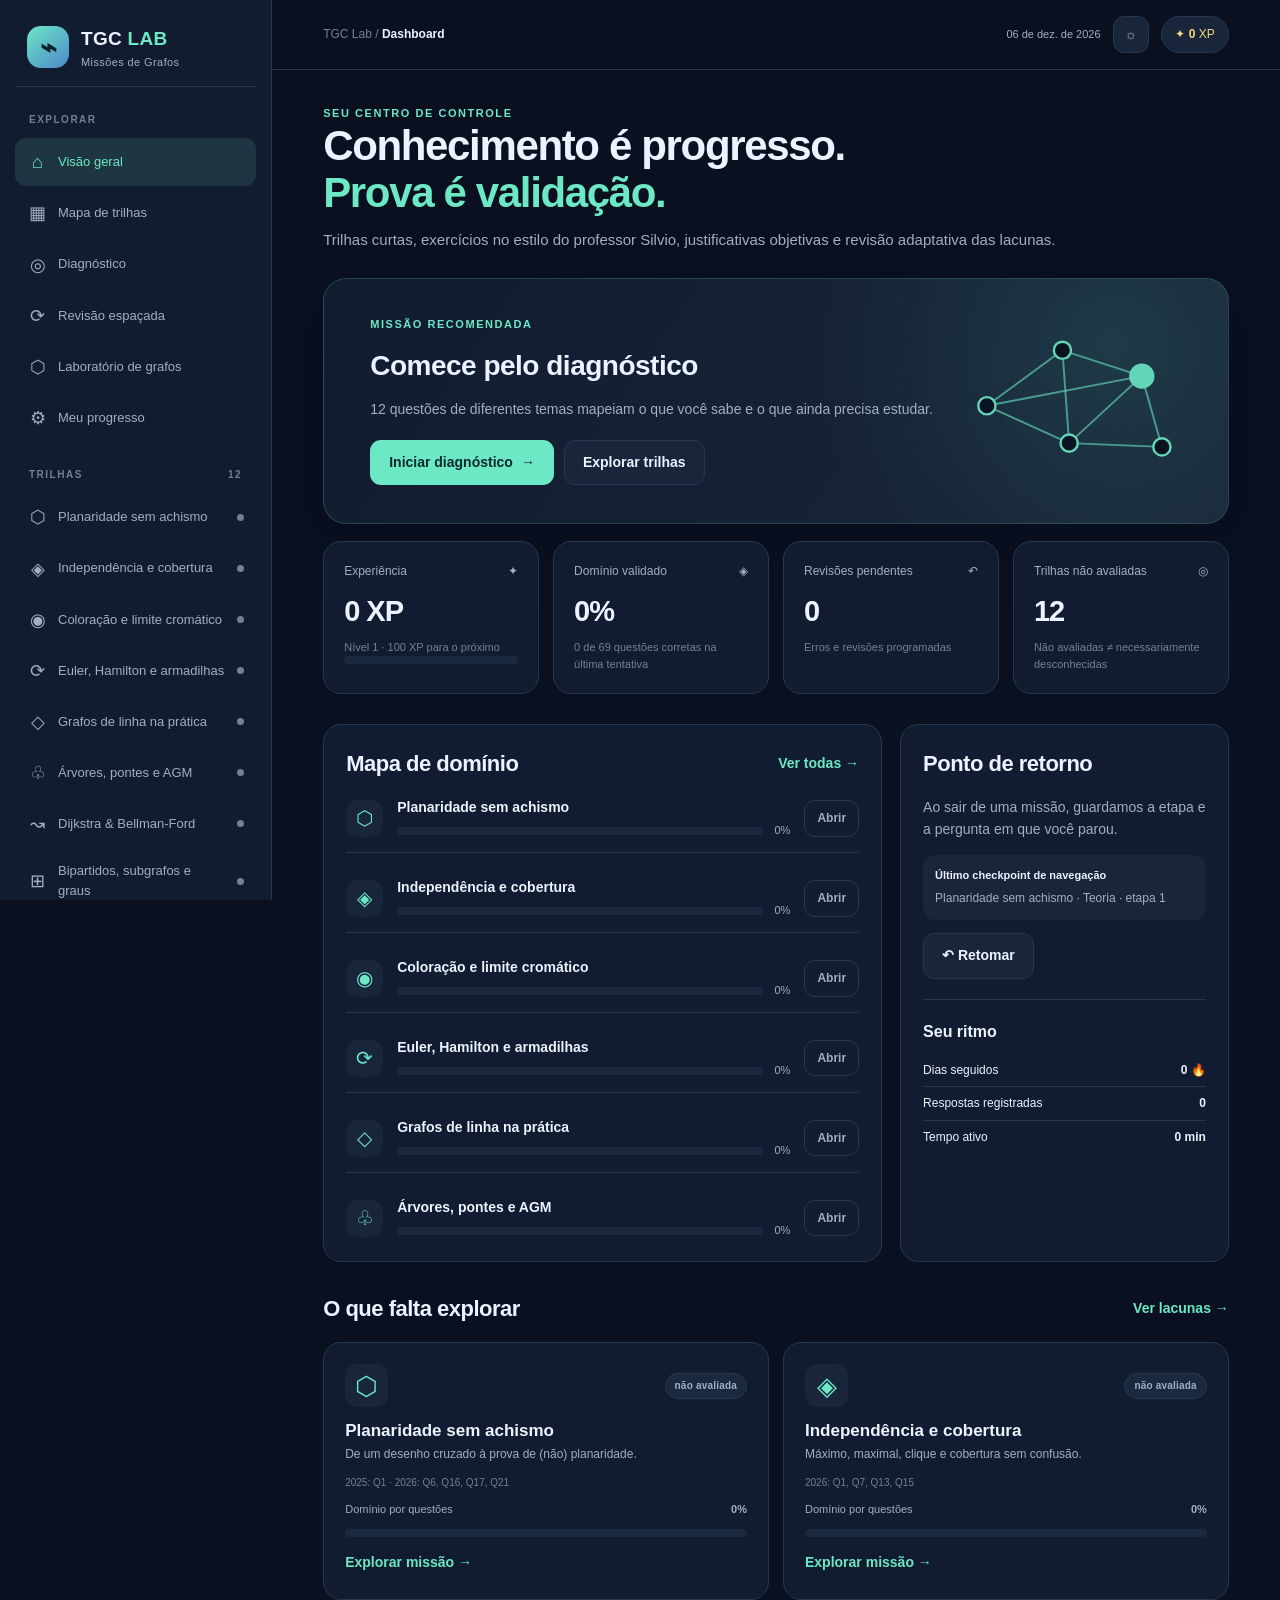
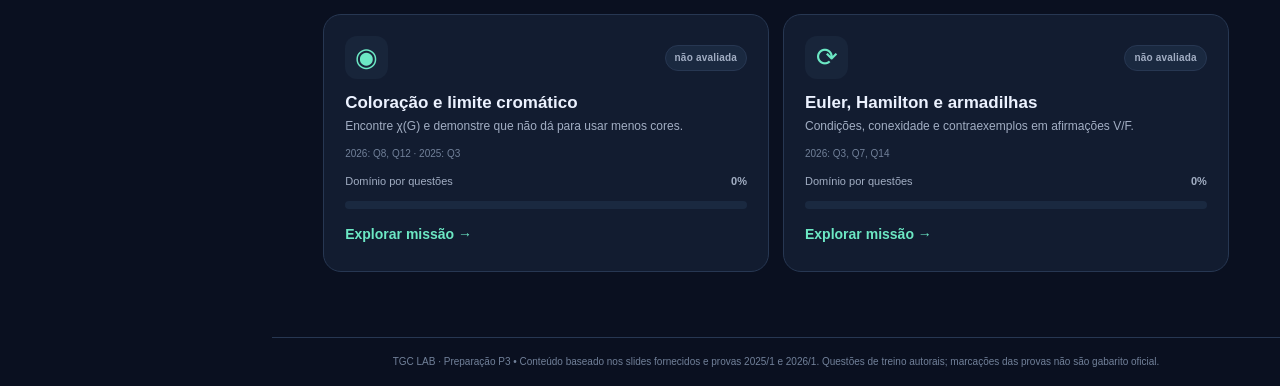
==== TGC-Lab-abrir.html @ b33671f1 "feat: add TGC Lab TGC-Lab-abrir.html" ====
<!DOCTYPE html>
<html lang="pt-BR">
<head>
  <meta charset="UTF-8">
  <meta name="viewport" content="width=device-width,initial-scale=1.0">
  <meta name="color-scheme" content="dark light">
  <meta name="description" content="TGC Lab: plataforma offline de estudos de Teoria dos Grafos, com diagnóstico, trilhas, questões e revisão espaçada.">
  <title>TGC Lab · Missões de Grafos</title>
  <style>
:root{--bg:#0a1020;--panel:#121c30;--panel2:#18253a;--panel3:#1a2940;--border:#273752;--text:#ecf2ff;--muted:#a2aec3;--subtle:#718099;--accent:#6ce8c4;--blue:#82adff;--orange:#ffb67b;--red:#ff7d91;--yellow:#f6d779;--shadow:0 18px 60px #03081645;--radius:18px;--side:272px;--line:#263650}
body.light{--bg:#f4f7fc;--panel:#fff;--panel2:#f0f5fb;--panel3:#eaf0f8;--border:#dbe3ed;--text:#16263d;--muted:#55657b;--subtle:#71809b;--accent:#0a9674;--blue:#3763b8;--orange:#aa551b;--red:#c84259;--yellow:#a3700c;--shadow:0 12px 38px #18294213;--line:#dde6f0}
*{box-sizing:border-box}html{scroll-behavior:smooth}body{margin:0;background:var(--bg);color:var(--text);font-family:Inter,-apple-system,BlinkMacSystemFont,"Segoe UI",sans-serif;font-size:14px;line-height:1.56}button,input,select,textarea{font:inherit}button{cursor:pointer}button:focus-visible,a:focus-visible{outline:3px solid var(--accent);outline-offset:2px}a{color:var(--blue)}.app-shell{display:flex;min-height:100vh}.sidebar{width:var(--side);flex:0 0 var(--side);height:100vh;position:sticky;top:0;overflow-y:auto;background:var(--panel);border-right:1px solid var(--border);padding:24px 15px;display:flex;flex-direction:column;gap:25px;scrollbar-width:thin}.brand{display:flex;gap:12px;align-items:center;padding:0 12px 15px;border-bottom:1px solid var(--border);cursor:pointer}.brand-mark{background:linear-gradient(140deg,var(--accent),#4d87ca);color:#07232b;width:42px;height:42px;display:grid;place-items:center;border-radius:14px;font-size:28px;font-weight:900}.brand strong{font-size:19px;letter-spacing:.3px}.brand strong span{color:var(--accent)}.brand small{display:block;color:var(--muted);font-size:11px;letter-spacing:.4px}.sidebar-section{display:grid;gap:11px}.sidebar-label{font-size:10px;letter-spacing:1.5px;color:var(--subtle);font-weight:800;padding:0 14px}.sidebar-label span{float:right}.nav-main,.nav-topics{display:grid;gap:3px}.nav-link{display:flex;align-items:center;gap:10px;width:100%;text-align:left;background:none;border:0;color:var(--muted);padding:10px 12px;border-radius:11px;transition:.15s}.nav-link:hover{background:var(--panel2);color:var(--text)}.nav-link.active{background:color-mix(in srgb,var(--accent) 12%,transparent);color:var(--accent)}.nav-ico{width:21px;text-align:center;font-size:18px}.nav-label{font-size:13px;flex:1}.nav-bullet{width:7px;height:7px;border-radius:50%;background:var(--subtle)}.nav-bullet.done{background:var(--accent)}.nav-bullet.started{background:var(--orange)}.sidebar-bottom{margin-top:auto;padding:15px 13px;border:1px solid var(--border);border-radius:13px;background:var(--panel2)}.aside-stat{display:flex;justify-content:space-between;color:var(--muted);font-size:12px}.aside-stat strong{color:var(--accent)}.sidebar-bottom p{font-size:10px;color:var(--subtle);line-height:1.55;margin:10px 0 0}.thin-progress{height:6px;background:var(--border);border-radius:8px;margin-top:10px;overflow:hidden}.thin-progress span{height:100%;display:block;width:0;background:var(--accent);border-radius:8px;transition:width .3s}.workspace{flex:1;min-width:0;display:flex;flex-direction:column}.topbar{height:70px;border-bottom:1px solid var(--border);display:flex;align-items:center;justify-content:space-between;padding:0 clamp(20px,4vw,52px);background:var(--bg);position:sticky;top:0;z-index:10}.crumb{color:var(--subtle);font-size:12px}.crumb strong{color:var(--text)}.top-actions{display:flex;align-items:center;gap:12px}.date-chip{font-size:11px;color:var(--muted)}.xp-chip{font-size:12px;white-space:nowrap;padding:8px 13px;border-radius:999px;background:var(--panel2);border:1px solid var(--border);color:var(--yellow)}.icon-btn,.small-btn{background:var(--panel2);color:var(--muted);border:1px solid var(--border);padding:7px 11px;border-radius:11px}.mobile-menu{display:none}main{width:100%;max-width:1440px;margin:0 auto;padding:35px clamp(20px,4vw,52px) 65px;flex:1}.footer{padding:16px 35px;border-top:1px solid var(--border);font-size:10px;color:var(--subtle);text-align:center}.eyebrow{font-size:11px;letter-spacing:1.55px;text-transform:uppercase;font-weight:800;color:var(--accent)}h1,h2,h3,h4,p{margin-top:0}h1{font-size:clamp(28px,4vw,42px);letter-spacing:-1.35px;line-height:1.12;margin-bottom:12px}h2{font-size:22px;letter-spacing:-.5px;margin:0 0 10px}h3{font-size:16px;margin:0 0 9px}h4{font-size:14px;margin:0 0 7px}p{color:var(--muted)}.lead{font-size:15px;max-width:760px}.muted{color:var(--muted)}.subtle{color:var(--subtle)}.small{font-size:12px}.tiny{font-size:11px}.page-head{margin:0 0 26px}.page-head .lead{margin:8px 0 0}.hero{border:1px solid #3d766a70;background:radial-gradient(circle at 87% 27%,#4bbd9e26 0,transparent 37%),linear-gradient(125deg,var(--panel),var(--panel2));border-radius:23px;padding:32px clamp(24px,4vw,46px);display:grid;grid-template-columns:minmax(0,1fr) auto;gap:24px;align-items:center;overflow:hidden;box-shadow:var(--shadow)}.hero h1{max-width:700px}.hero p{max-width:570px}.hero-art{width:220px;height:180px;display:grid;place-items:center;opacity:.9}.hero-art svg{width:100%;height:100%;overflow:visible}.hero-art line{stroke:var(--accent);stroke-width:2;opacity:.65}.hero-art circle{fill:var(--bg);stroke:var(--accent);stroke-width:2.5}.hero-art .core{fill:var(--accent)}.btn-row{display:flex;gap:10px;flex-wrap:wrap;margin-top:19px}.btn{display:inline-flex;align-items:center;justify-content:center;gap:8px;background:var(--accent);color:#092b2d;border:1px solid transparent;padding:11px 18px;border-radius:11px;font-weight:750;text-decoration:none;transition:transform .12s,opacity .15s}.btn:hover{transform:translateY(-1px)}.btn:disabled{opacity:.4;cursor:not-allowed;transform:none}.btn.secondary{background:var(--panel2);color:var(--text);border-color:var(--border)}.btn.ghost{background:transparent;color:var(--muted);border-color:var(--border)}.btn.danger{background:color-mix(in srgb,var(--red) 10%,var(--panel));color:var(--red);border-color:color-mix(in srgb,var(--red) 35%,var(--border))}.btn.sm{font-size:12px;padding:8px 12px}.layout-row{display:flex;gap:20px;align-items:start}.layout-row>.grow{flex:1;min-width:0}.section-head{display:flex;justify-content:space-between;align-items:center;gap:12px;margin-bottom:16px}.section-head h2{margin:0}.section{margin-top:30px}.stats-grid{display:grid;grid-template-columns:repeat(4,minmax(0,1fr));gap:14px;margin-top:17px}.stat,.panel,.mission,.lesson-card,.assessment{background:var(--panel);border:1px solid var(--border);border-radius:var(--radius)}.stat{padding:20px;min-height:124px}.stat .label{font-size:12px;color:var(--muted);display:flex;justify-content:space-between}.stat .big{font-size:29px;font-weight:850;letter-spacing:-1px;margin:9px 0 4px}.stat .help{font-size:11px;color:var(--subtle)}.panel{padding:22px}.panel.tinted{background:var(--panel2)}.tag{font-size:10px;font-weight:750;letter-spacing:.2px;display:inline-flex;padding:4px 9px;border-radius:999px;color:var(--muted);background:var(--panel3);border:1px solid var(--border)}.tag.green{color:var(--accent);border-color:color-mix(in srgb,var(--accent) 35%,var(--border));background:color-mix(in srgb,var(--accent) 8%,var(--panel))}.tag.orange{color:var(--orange);border-color:color-mix(in srgb,var(--orange) 25%,var(--border))}.tag.red{color:var(--red)}.tag.blue{color:var(--blue)}.mission-grid{display:grid;grid-template-columns:repeat(2,minmax(0,1fr));gap:14px}.mission{padding:21px;display:flex;flex-direction:column;gap:11px;transition:border-color .2s}.mission:hover{border-color:var(--accent)}.mission-top{display:flex;justify-content:space-between;align-items:center;gap:10px}.mission-icon{font-size:26px;color:var(--accent);width:43px;height:43px;display:grid;place-items:center;background:var(--panel2);border-radius:12px}.mission h3{font-size:17px;margin:0}.mission p{font-size:12px;margin:0}.mission .meta{font-size:10px;color:var(--subtle)}.progress-row{display:flex;justify-content:space-between;align-items:center;font-size:11px;color:var(--muted)}.progress{width:100%;height:8px;border-radius:999px;background:var(--panel3);overflow:hidden}.progress>span{display:block;height:100%;background:linear-gradient(90deg,var(--blue),var(--accent));border-radius:999px;transition:width .3s}.mission-actions{margin-top:auto;display:flex;justify-content:flex-start}.text-link{border:none;background:none;color:var(--accent);font-weight:700;padding:4px 0}.text-link:hover{text-decoration:underline}.filterbar{display:flex;gap:7px;flex-wrap:wrap;margin-bottom:16px}.filter{padding:8px 12px;border:1px solid var(--border);border-radius:10px;color:var(--muted);background:var(--panel);font-size:12px}.filter.active{color:var(--accent);background:var(--panel2);border-color:var(--accent)}.two-col{display:grid;grid-template-columns:minmax(0,1.7fr) minmax(240px,1fr);gap:18px}.data-list{display:grid;gap:11px}.data-row{display:flex;align-items:center;gap:14px;padding:13px 0;border-bottom:1px solid var(--border)}.data-row:last-child{border-bottom:0;padding-bottom:0}.data-row:first-child{padding-top:0}.data-row .main-data{flex:1;min-width:0}.data-row h4{margin:0 0 3px}.data-row p{margin:0;font-size:11px}.data-row .count{font-size:11px;color:var(--muted);white-space:nowrap}.metric{display:flex;align-items:baseline;gap:9px}.metric strong{font-size:34px}.mission-title-row{display:flex;align-items:start;gap:15px}.mission-title-row .mission-icon{width:53px;height:53px;font-size:29px;flex:0 0 53px}.learning-layout{display:grid;grid-template-columns:minmax(0,1fr) 265px;gap:18px;align-items:start}.lesson-card{padding:28px}.step-nav{display:flex;gap:6px;margin:18px 0 24px}.step-dot{width:100%;height:7px;background:var(--panel3);border:0;border-radius:8px}.step-dot.complete{background:var(--accent)}.step-dot.current{background:var(--blue)}.lesson-number{font-size:11px;font-weight:800;color:var(--accent);letter-spacing:1.6px;text-transform:uppercase}.lesson-card h2{font-size:27px;margin:12px 0 16px}.lesson-card p{font-size:16px;line-height:1.85;color:var(--text)}.tip{padding:16px;border-left:3px solid var(--accent);background:var(--panel2);border-radius:0 12px 12px 0;color:var(--muted);font-size:13px}.tip.warn{border-color:var(--orange)}.number-list{padding:0;margin:0;list-style:none;counter-reset:steps;display:grid;gap:10px}.number-list li{counter-increment:steps;display:flex;align-items:flex-start;gap:12px;color:var(--muted)}.number-list li:before{content:counter(steps);background:var(--panel3);color:var(--accent);width:25px;height:25px;flex:0 0 25px;display:grid;place-items:center;border-radius:8px;font-weight:800;font-size:11px}.side-panel{position:sticky;top:91px}.side-panel p{font-size:12px}.side-panel .btn{width:100%}.reference{padding:12px;background:var(--panel2);border-radius:12px;margin:13px 0;font-size:12px;color:var(--muted);overflow-wrap:anywhere}.reference strong{display:block;color:var(--text);font-size:11px;margin-bottom:5px}.quiz-shell{max-width:960px;margin:auto}.quiz-header{display:flex;justify-content:space-between;gap:15px;align-items:center;margin-bottom:20px}.question{background:var(--panel);border:1px solid var(--border);border-radius:21px;padding:28px}.question h2{font-size:25px;line-height:1.4;margin:12px 0 23px}.option-list{display:grid;gap:9px}.answer-option{display:flex;align-items:center;gap:14px;background:var(--panel2);border:1px solid var(--border);border-radius:12px;width:100%;padding:14px 15px;text-align:left;color:var(--text)}.answer-option .letter{flex:0 0 30px;width:30px;height:30px;display:grid;place-items:center;border-radius:8px;background:var(--panel3);color:var(--muted);font-weight:800}.answer-option:hover{border-color:var(--blue)}.answer-option.selected{border-color:var(--blue);background:color-mix(in srgb,var(--blue) 10%,var(--panel2))}.answer-option.correct{border-color:var(--accent);background:color-mix(in srgb,var(--accent) 9%,var(--panel2))}.answer-option.wrong{border-color:var(--red);background:color-mix(in srgb,var(--red) 9%,var(--panel2))}.answer-option:disabled{cursor:default}.feedback{border:1px solid var(--border);border-radius:13px;padding:17px 20px;margin-top:18px;background:var(--panel2)}.feedback.correct{border-color:color-mix(in srgb,var(--accent) 50%,var(--border))}.feedback.wrong{border-color:color-mix(in srgb,var(--red) 50%,var(--border))}.feedback .verdict{font-weight:850;font-size:15px}.feedback.correct .verdict{color:var(--accent)}.feedback.wrong .verdict{color:var(--red)}.feedback p{margin:7px 0 0;font-size:13px;color:var(--text)}.feedback small{color:var(--muted)}.quiz-controls{display:flex;justify-content:space-between;align-items:center;gap:10px;margin-top:18px;flex-wrap:wrap}.hint-btn{background:transparent;border:0;padding:7px 0;color:var(--blue);font-size:12px}.hint-box{margin-top:10px;border-radius:12px;border:1px solid var(--border);background:var(--panel3);padding:12px;color:var(--muted);font-size:12px}.reason{margin-top:15px}.reason label{display:block;color:var(--muted);font-size:11px;margin-bottom:6px}.reason textarea{width:100%;min-height:70px;resize:vertical;border:1px solid var(--border);background:var(--panel2);color:var(--text);border-radius:10px;padding:10px 12px}.review-top{display:flex;align-items:center;gap:15px;flex-wrap:wrap}.result{text-align:center;padding:40px 28px}.result .medal{font-size:56px}.result h2{font-size:29px}.result p{max-width:600px;margin:0 auto 16px}.review-list{display:grid;gap:11px}.review-item{display:flex;align-items:center;gap:14px;padding:17px;border:1px solid var(--border);border-radius:12px;background:var(--panel)}.review-item .grow{flex:1}.review-item h4{margin:0}.review-item p{margin:3px 0 0;font-size:11px}.lab-layout{display:grid;grid-template-columns: minmax(0,1.4fr) minmax(280px,.8fr);gap:18px}.graph-stage{position:relative;border:1px solid var(--border);border-radius:15px;background:radial-gradient(circle,var(--border) 1px,transparent 1px) 0 0/21px 21px, var(--panel2);min-height:345px;display:grid;place-items:center;padding:14px}.graph-stage svg{width:100%;max-width:570px;height:335px;overflow:visible}.graph-stage .edge{stroke:var(--muted);stroke-width:2.5;opacity:.76}.graph-stage .edge.bad{stroke:var(--red);stroke-width:5;opacity:1}.graph-stage .node{stroke:var(--text);stroke-width:2;cursor:pointer;transition:fill .12s}.graph-stage .node-label{fill:#0b1630;font-size:13px;font-weight:800;pointer-events:none;text-anchor:middle;dominant-baseline:central}.node.blank{fill:#d7e2ec}.lab-legend{display:flex;gap:10px;flex-wrap:wrap;margin:15px 0}.swatch{border:2px solid var(--border);width:34px;height:34px;border-radius:11px;cursor:pointer}.swatch.active{outline:2px solid var(--accent);outline-offset:3px}.lab-message{padding:13px;border-radius:12px;background:var(--panel2);font-size:13px;color:var(--text)}.lab-message.bad{border:1px solid var(--red)}.lab-message.good{border:1px solid var(--accent)}.lab-selector{display:flex;gap:7px;flex-wrap:wrap;margin:16px 0}.save-list{display:grid;grid-template-columns:repeat(2,minmax(0,1fr));gap:12px}.save-card{background:var(--panel2);border:1px solid var(--border);border-radius:13px;padding:18px}.save-card h3{margin-bottom:5px}.save-card p{font-size:12px}.notice{font-size:12px;color:var(--muted);padding:13px 16px;background:var(--panel2);border:1px solid var(--border);border-radius:12px;margin:15px 0}.empty{text-align:center;padding:33px;color:var(--muted)}.empty .emoji{font-size:42px;display:block;margin-bottom:10px}.toast{position:fixed;bottom:23px;right:26px;z-index:60;background:var(--text);color:var(--bg);padding:12px 18px;border-radius:12px;font-size:12px;font-weight:800;box-shadow:var(--shadow);opacity:0;transform:translateY(15px);pointer-events:none;transition:.22s}.toast.show{opacity:1;transform:translateY(0)}.badge-row{display:flex;gap:7px;flex-wrap:wrap}.badge-tile{padding:15px;border:1px solid var(--border);border-radius:13px;background:var(--panel2);display:flex;gap:11px;align-items:center;opacity:.5}.badge-tile.earned{opacity:1}.badge-tile .bi{font-size:26px}.badge-tile strong{display:block}.badge-tile small{font-size:10px;color:var(--muted)}.checkpoint-banner{border:1px dashed var(--accent);background:color-mix(in srgb,var(--accent) 7%,var(--panel));border-radius:14px;padding:18px;margin-bottom:20px}.checkpoint-banner strong{color:var(--accent)}.confetti{font-size:25px;color:var(--yellow)}.key-value{display:flex;justify-content:space-between;align-items:center;padding:7px 0;border-bottom:1px solid var(--border);font-size:12px}.key-value:last-child{border-bottom:0}.graph-preview{background:var(--panel2);border:1px solid var(--border);padding:15px;border-radius:14px}.quote{border-left:3px solid var(--orange);padding-left:13px;color:var(--muted);font-size:12px}.topic-head{display:flex;align-items:center;justify-content:space-between;gap:12px;margin:16px 0 10px}@media(max-width:1130px){.learning-layout{grid-template-columns:1fr}.side-panel{position:static}.stats-grid{grid-template-columns:repeat(2,1fr)}}@media(max-width:890px){:root{--side:245px}.hero-art{display:none}.mission-grid{grid-template-columns:1fr}.lab-layout,.two-col{grid-template-columns:1fr}}@media(max-width:700px){.sidebar{position:fixed;z-index:40;left:0;top:0;transform:translateX(-100%);transition:transform .2s;box-shadow:var(--shadow)}.sidebar.open{transform:translateX(0)}.mobile-menu{display:block}.topbar{padding:0 15px;height:60px}.top-actions{gap:6px}.date-chip{display:none}.crumb{font-size:11px}main{padding:25px 15px 50px}.hero{padding:25px 20px}.stats-grid{grid-template-columns:repeat(2,minmax(0,1fr));gap:10px}.stat{padding:14px;min-height:103px}.stat .big{font-size:23px}.mission{padding:16px}.lesson-card,.question{padding:19px}.question h2{font-size:20px}.quiz-header{align-items:start}.save-list{grid-template-columns:1fr}.footer{padding:16px}.hero h1{font-size:30px}}

  </style>


</head>
<body>
  <div class="app-shell">
    <aside class="sidebar" id="sidebar">
      <div class="brand" role="button" tabindex="0" data-go="dashboard">
        <div class="brand-mark">⌁</div>
        <div><strong>TGC<span> LAB</span></strong><small>Missões de Grafos</small></div>
      </div>
      <div class="sidebar-section"><div class="sidebar-label">EXPLORAR</div>
        <nav class="nav-main" id="nav-main" aria-label="Menu principal"></nav>
      </div>
      <div class="sidebar-section topics-section"><div class="sidebar-label">TRILHAS <span id="nav-count">12</span></div><nav class="nav-topics" id="nav-topics" aria-label="Trilhas"></nav></div>
      <div class="sidebar-bottom"><div class="aside-stat"><span>Seu progresso</span><strong id="aside-progress">0%</strong></div><div class="thin-progress"><span id="aside-progress-bar"></span></div><p>Seus dados ficam neste navegador. Exporte para fazer backup.</p></div>
    </aside>
    <div class="workspace">
      <header class="topbar">
        <button id="mobile-menu" class="icon-btn mobile-menu" aria-label="Abrir menu">☰</button>
        <div class="crumb" id="crumb">Visão geral / <strong>Dashboard</strong></div>
        <div class="top-actions"><span class="date-chip" id="today-label"></span><button class="small-btn" id="theme-btn" title="Alternar tema" aria-label="Alternar tema">☼</button><div class="xp-chip">✦ <strong id="top-xp">0</strong> XP</div></div>
      </header>
      <main id="app" tabindex="-1" aria-live="polite"></main>
      <footer class="footer">TGC LAB · Preparação P3 • Conteúdo baseado nos slides fornecidos e provas 2025/1 e 2026/1. Questões de treino autorais; marcações das provas não são gabarito oficial.</footer>
    </div>
  </div>
  <div id="toast" class="toast" role="status" aria-live="polite"></div>
  <input type="file" id="import-input" accept="application/json" hidden>
<script>window.TGC_SINGLE=true;</script>
<script>
/* TGC Lab - base pedagógica orientada pelos slides do Prof. Silvio Jamil F. Guimarães
   e pelas provas P3 2025/1 e P3 2026/1 enviadas nesta conversa.
   Itens são originais, não uma transcrição literal das avaliações. */
const Q=(stem,options,answer,why,hint='',difficulty=2)=>({stem,options,answer,why,hint,difficulty});
const TF=(stem,truth,why,hint='',difficulty=2)=>Q(stem,['Verdadeiro','Falso'],truth?0:1,why,hint,difficulty);
const MODULES=[
{
 id:'planar',name:'Planaridade sem achismo',icon:'⬡',tier:'Prioridade máxima',blurb:'De um desenho cruzado à prova de (não) planaridade.',source:'13-graphs-planarity.pdf',pages:'20–46, 48–57',exam:'2025: Q1 · 2026: Q6, Q16, Q17, Q21',tags:['Kuratowski','Wagner','Euler'],
 lessons:[
 ['O que significa planar?','G é planar quando existe ao menos uma representação no plano sem cruzamentos entre arestas, exceto nas extremidades comuns. Um desenho atual cruzado não é prova de não planaridade.','Teste mental: antes de concluir, tente deslocar os vértices e redesenhar as arestas.'],
 ['Euler + limites','Para grafo planar conexo: v − e + f = 2. Em grafo simples planar com v ≥ 3, e ≤ 3v − 6. Se também for bipartido, e ≤ 2v − 4. Exceder um limite prova não planaridade; respeitá-lo NÃO prova planaridade.','Verifique se o grafo é simples e, no limite bipartido, se não existem ciclos ímpares.'],
 ['Kuratowski e Wagner','Kuratowski: não planar ⇔ contém uma subdivisão de K₅ ou K₃,₃. Wagner: não planar ⇔ possui K₅ ou K₃,₃ como menor (pode apagar/contrair arestas). Subdividir introduz vértices de grau 2; contrair funde extremos.','Homeomorfismo e menor são operações diferentes. Não confunda com mero desenho isomorfo.'],
 ['Dual geométrico','Em um desenho planar, cada face vira vértice do dual e cada aresta original liga suas faces correspondentes no dual. O dual também é planar. Para grafos planares conexos, o dual do dual é isomorfo ao original.','Faces incluem a região exterior.']
 ],
 example:{title:'Por que K₃,₃ não é planar?',steps:['K₃,₃ é bipartido simples, com v=6 e e=9.','Se fosse planar, satisfaria e ≤ 2v−4 = 8.','Como 9 > 8, a hipótese de planaridade é impossível.']},
 trap:'Um grafo com 8 vértices e 12 arestas satisfaz e ≤ 3v−6, mas ainda pode ser não planar. A desigualdade não é um teste de suficiência.',
 questions:[
 TF('Um grafo simples desenhado com cruzamentos é necessariamente não planar.',false,'Planaridade considera a existência de ALGUM desenho sem cruzamentos; o desenho exibido pode ser ruim.','Tente separar a propriedade abstrata do modo de desenhar.',1),
 Q('Para um grafo planar, conexo e simples com 6 vértices e 9 arestas, quantas faces há?', ['3','4','5','6'],2,'Pela fórmula de Euler, f = 2−v+e = 2−6+9 = 5.','Isole f na igualdade de Euler.'),
 Q('Qual conclusão é válida para um grafo bipartido simples com 6 vértices e 9 arestas?', ['Ele é planar porque e ≤ 3v−6.','Ele é não planar porque e > 2v−4.','Ele é uma árvore.','Não existe como grafo bipartido.'],1,'Em grafo planar bipartido simples, 9 ≤ 2·6−4 = 8 seria necessário. Logo é não planar. O K₃,₃ é um exemplo.','Use o limite mais forte permitido pela hipótese bipartida.',3),
 Q('Qual operação é usada na definição de menor de um grafo?', ['Somente renomear vértices.','Somente dividir uma aresta em duas.','Contrair uma aresta.','Somente inverter a orientação.'],2,'Um menor é obtido por exclusões de vértices/arestas e contrações de arestas. Divisão de arestas é a ideia de subdivisão/homeomorfismo.','Compare Wagner com Kuratowski.',3),
 TF('O dual geométrico de uma representação planar é também planar.',true,'O grafo dual pode ser desenhado com um vértice por face e uma aresta cruzando cada aresta primal, sem cruzamentos indevidos entre arestas duais.','Pense no vértice de cada face.',2),
 Q('Qual é o menor grafo não planar em número de arestas, entre os grafos simples?', ['K₄, com 6 arestas','K₅, com 10 arestas','K₃,₃, com 9 arestas','K₂,₃, com 6 arestas'],2,'K₃,₃ tem 9 arestas e é não planar; os dois obstáculos mínimos de Kuratowski são K₅ (10) e K₃,₃ (9).','Compare as quantidades de arestas dos dois obstáculos.',3)
 ]
},
{
 id:'sets',name:'Independência e cobertura',icon:'◈',tier:'Prioridade máxima',blurb:'Máximo, maximal, clique e cobertura sem confusão.',source:'14-graphs-sets.pdf',pages:'3–6, 11–14',exam:'2026: Q1, Q7, Q13, Q15',tags:['Independente','Cobertura','Complemento'],
 lessons:[
 ['Conjunto independente','S ⊆ V é independente se não há arestas entre pares de vértices de S. α(G) é a maior cardinalidade possível de um conjunto independente.','Não confunda conjunto de vértices sem arestas internas com subgrafo vazio de todo o grafo.'],
 ['Maximal versus máximo','Maximal: não é possível acrescentar outro vértice mantendo a independência. Máximo: tem a maior cardinalidade entre todos. Todo máximo é maximal; a recíproca é falsa.','Escolher repetidamente um vértice de menor grau pode produzir um conjunto maximal, mas não garante o máximo.'],
 ['Cobertura de vértices','C ⊆ V é cobertura de vértices se TODA aresta possui pelo menos um extremo em C. A menor cardinalidade é τ(G). A relação fundamental é C cobertura ⇔ V\\C independente. Logo α(G)+τ(G)=|V|.','Uma cobertura de vértices não é um conjunto que alcança todos os vértices; essa é outra noção.'],
 ['Complemento e clique','S é independente em G se, e somente se, os vértices de S formam uma clique no complemento de G. A clique reúne pares mutuamente adjacentes.','Uma clique no próprio G não é, em geral, independente em G.']
 ],
 example:{title:'Caminho P₄: independência e cobertura',steps:['Considere a−b−c−d. O conjunto {a,c} é independente e tem tamanho 2.','O conjunto {b,c} cobre as três arestas e tem tamanho 2.','Neste exemplo, α(P₄)=2, τ(P₄)=2 e α+τ=4.']},
 trap:'Um conjunto independente de tamanho 2 pode ser maximal em certo grafo, mesmo que exista outro conjunto independente de tamanho 3.',
 questions:[
 TF('Todo conjunto independente maximal é também máximo.',false,'Maximal significa que não se pode acrescentar mais um vértice; máximo exige a maior cardinalidade global.','Analise a diferença entre maximalidade local e ótima global.',1),
 Q('No caminho a−b−c−d, qual é um conjunto independente de tamanho 2?', ['{a,b}','{b,c}','{a,c}','{c,d}'],2,'a e c não são adjacentes; as demais opções contêm dois vértices consecutivos do caminho.','Conferir cada aresta interna dos conjuntos.'),
 TF('Se C é uma cobertura de vértices de G=(V,E), então V\\C é independente.',true,'Se dois vértices fora da cobertura fossem adjacentes, sua aresta não teria extremo algum em C, contrariando a definição.','Experimente assumir uma aresta com ambos os extremos fora de C.'),
 Q('Se um grafo possui 10 vértices e cobertura mínima de tamanho 4, qual seu número de independência α(G)?', ['4','5','6','10'],2,'A identidade α(G)+τ(G)=|V| fornece α=10−4=6.','Use a relação entre conjuntos complementares de vértices.'),
 Q('Qual afirmação sobre o algoritmo guloso que escolhe vértices de menor grau é válida em geral?', ['Sempre produz o conjunto independente máximo.','Pode encontrar um conjunto independente maximal sem garantir o máximo.','Produz necessariamente um conjunto dominante mínimo.','Encontra sempre uma clique máxima.'],1,'Essa estratégia é heurística: o conjunto construído tende a ser maximal, mas a escolha local de menor grau não certifica otimalidade.','Não confunda viabilidade com otimalidade.',3),
 TF('Um conjunto independente de G forma uma clique no complemento de G.',true,'No complemento, pares antes não adjacentes passam a ser adjacentes, criando uma clique sobre os vértices do conjunto.','O complemento inverte as adjacências entre vértices distintos.')
 ]
},
{
 id:'color',name:'Coloração e limite cromático',icon:'◉',tier:'Prioridade máxima',blurb:'Encontre χ(G) e demonstre que não dá para usar menos cores.',source:'13-graphs-planarity.pdf',pages:'66–98, 99–107',exam:'2026: Q8, Q12 · 2025: Q3',tags:['χ(G)','Clique','Guloso'],
 lessons:[
 ['Coloração própria','Uma coloração própria associa cores aos vértices e exige cores diferentes nos extremos de cada aresta. O menor número possível de cores é χ(G).','Vértices sem adjacência podem compartilhar a mesma cor.'],
 ['Limites úteis','ω(G) ≤ χ(G) ≤ Δ(G)+1, em que ω é o tamanho da maior clique e Δ é o maior grau. Em Kₙ, χ=n. Grafo bipartido com ao menos uma aresta tem χ=2.','Achar uma clique de 3 mostra pelo menos 3 cores. Só um colorimento válido prova no máximo 3.'],
 ['Algoritmo guloso','Escolha uma ordem dos vértices e dê a cada um a menor cor ainda não usada entre seus vizinhos já coloridos. O resultado depende da ordem e pode não ser ótimo.','Welsh–Powell é outra heurística; nenhuma delas garante sempre χ(G) exato.'],
 ['Coloração de arestas','Agora cores são atribuídas às arestas que compartilham extremidades, não aos vértices. O índice cromático é χ′(G), e χ′(G)=χ(L(G)).','Não confunda os dois problemas: χ e χ′ podem ter valores diferentes.']
 ],
 example:{title:'Por que C₅ precisa de 3 cores?',steps:['C₅ possui um ciclo ímpar: não admite bipartição e, portanto, não pode ser 2-colorido.','Colorindo sucessivamente seus cinco vértices com três cores, conseguimos uma coloração própria.','Temos χ(C₅)≥3 e χ(C₅)≤3. Logo χ(C₅)=3.']},
 trap:'Uma solução gulosa com quatro cores não demonstra χ(G)=4. Pode existir outra ordem ou coloração válida com três.',
 questions:[
 Q('Qual é χ(C₅), o número cromático do ciclo simples de cinco vértices?', ['2','3','4','5'],1,'Todo ciclo ímpar exige pelo menos 3 cores e é possível colori-lo com 3.','Use a paridade do ciclo.',2),
 TF('Encontrar uma clique de tamanho 4 prova que χ(G) é pelo menos 4.',true,'Os quatro vértices são dois a dois adjacentes e precisam receber cores distintas.','Todos os pares dentro de uma clique têm aresta.'),
 Q('Se uma heurística encontrou uma coloração própria com 5 cores, o que foi demonstrado?', ['χ(G)=5','χ(G)≥5','χ(G)≤5','χ(G)>5'],2,'Uma coloração válida com 5 cores prova apenas um limite superior: χ(G)≤5.','Uma solução viável fixa limite superior ou inferior?',3),
 Q('Para o grafo completo K₄, qual é o menor número de cores em uma coloração própria de vértices?', ['2','3','4','5'],2,'Em um completo K₄, cada par é adjacente; os quatro vértices têm de receber cores distintas.','Todos são vizinhos entre si.'),
 TF('A ordem dos vértices pode mudar a quantidade de cores usadas pelo algoritmo guloso.',true,'O guloso escolhe a menor cor disponível no momento, de modo que diferentes ordens podem gerar resultados diferentes.','A escolha depende dos vizinhos que já foram processados.'),
 Q('Se χ′(G)=3, o que isso representa?', ['Há exatamente três vértices.','São necessárias pelo menos três cores para arestas incidentes não compartilharem cor.','O grafo tem três componentes.','Há exatamente três faces.'],1,'χ′ é o número mínimo de cores para colorir arestas com arestas adjacentes de cores diferentes.','O símbolo com apóstrofo refere-se a arestas.')
 ]
},
{
 id:'euler',name:'Euler, Hamilton e armadilhas',icon:'⟳',tier:'Prioridade máxima',blurb:'Condições, conexidade e contraexemplos em afirmações V/F.',source:'08-graphs-traversing.pdf',pages:'98–134',exam:'2026: Q3, Q7, Q14',tags:['Euler','Hamilton','Pontes'],
 lessons:[
 ['Euler — olhar as arestas','Trilha euleriana usa cada aresta uma vez. Em grafo conexo (ignorando vértices isolados), existe circuito euleriano se todos os graus forem pares. Existe trilha aberta euleriana se exatamente dois vértices tiverem grau ímpar.','Trilha euleriana não precisa visitar vértices exatamente uma vez.'],
 ['Hamilton — olhar os vértices','Caminho hamiltoniano visita todos os vértices exatamente uma vez. Ciclo hamiltoniano retorna ao início, passando pelos demais vértices uma vez. Não existe critério simples de paridade equivalente ao de Euler.','Hamiltoniano não implica euleriano e vice-versa.'],
 ['Pontes e ciclos','Em grafo não direcionado, ponte é uma aresta cuja remoção aumenta o número de componentes. Uma aresta pertence a algum ciclo ⇔ não é ponte. Toda aresta de árvore com pelo menos dois vértices é uma ponte.','Para detectar pontes com DFS, use descobertas e low-link.'],
 ['Contraexemplos no estilo P3','Para negar uma afirmação do tipo “todo grafo”, basta um contraexemplo. A estrela K₁,₃ tem caminho euleriano? Não: possui 4 vértices ímpares. Já um ciclo C₄ é euleriano e hamiltoniano.','Na prova, escreva a hipótese usada e qual parte da conclusão falha.']
 ],
 example:{title:'O que acontece no caminho P₄?',steps:['P₄ tem graus (1,2,2,1): exatamente dois vértices ímpares.','Possui trilha euleriana aberta do primeiro ao último vértice.','Também possui caminho hamiltoniano, mas não circuito euleriano e não ciclo hamiltoniano.']},
 trap:'A frase “todos os vértices têm grau par” não basta para circuito euleriano se as arestas estiverem em componentes desconexas.',
 questions:[
 TF('Em um grafo não direcionado conexo com arestas, todos os graus pares garantem um circuito euleriano.',true,'Pelo critério de Euler, conexidade e graus pares são suficientes para percorrer cada aresta uma vez e retornar.','Lembre da condição de conexidade.',1),
 Q('Um caminho simples P₅ (cinco vértices) possui:', ['Circuito euleriano e ciclo hamiltoniano.','Trilha euleriana aberta e caminho hamiltoniano.','Ciclo hamiltoniano, mas não trilha euleriana.','Nenhuma trilha euleriana.'],1,'Os dois extremos têm grau 1 e o restante grau 2, logo há trilha euleriana aberta; a própria ordem do caminho visita todos os vértices uma vez.','Liste graus e percorra os vértices na ordem.'),
 TF('Todo grafo hamiltoniano é euleriano.',false,'O grafo completo K₄ tem ciclo hamiltoniano, mas seus vértices têm grau 3 (ímpar), logo não possui circuito euleriano.','Procure um completo com graus ímpares.',3),
 TF('Uma aresta de grafo não direcionado que pertence a um ciclo simples pode ser ponte.',false,'A outra parte do ciclo preserva uma conexão entre seus extremos após sua remoção; portanto, ela não é ponte.','Pense no caminho alternativo no mesmo ciclo.'),
 Q('Em grafo conexo com exatamente 2 vértices de grau ímpar, podemos garantir:', ['Circuito euleriano.','Trilha euleriana aberta.','Ciclo hamiltoniano.','Grafo completo.'],1,'Exatamente dois vértices ímpares caracterizam a existência de trilha euleriana aberta em grafo conexo.','Compare 0 ímpares e 2 ímpares.'),
 TF('Uma árvore com ao menos dois vértices possui pelo menos duas folhas.',true,'A árvore contém um caminho simples máximo e seus extremos têm grau 1, sendo folhas.','Considere os extremos de um caminho maximal.')
 ]
},
{
 id:'line',name:'Grafos de linha na prática',icon:'◇',tier:'Prioridade alta',blurb:'Transforme arestas em vértices e teste propriedades.',source:'13-graphs-planarity.pdf',pages:'99–107',exam:'2026: Q3, Q6',tags:['L(G)','χ′','Ciclos'],
 lessons:[
 ['Definição','No grafo de linha L(G), cada aresta de G corresponde a um vértice. Dois vértices de L(G) são adjacentes quando as arestas originais compartilham extremidade.','As arestas incidentes em um vértice de grau d de G formam uma clique K_d em L(G).'],
 ['Exemplos rápidos','L(P₄)=P₃; L(C₅)=C₅; L(K₁,₃)=K₃. Portanto, L(G) pode ter um ciclo mesmo quando G não tem ciclos.','Use três arestas com extremidade compartilhada para criar um triângulo em L(G).'],
 ['Planaridade não é preservada','Um grafo planar pode ter grafo de linha não planar. Considere a estrela K₁,₅ (planar). As 5 arestas geram uma clique K₅ no grafo de linha, que é não planar.','Sempre verifique graus altos antes de inferir planaridade de L(G).'],
 ['Coloração e Euler/Hamilton','Colorir arestas de G equivale a colorir vértices de L(G), logo χ′(G)=χ(L(G)). Se G é simples, conexo e euleriano, sua sequência de arestas em um circuito euleriano induz um ciclo hamiltoniano em L(G) (para ao menos três arestas). Além disso, L(G) também é euleriano.','A relação com semieulerianidade NÃO é automática: L(G) pode ter mais de dois vértices ímpares.']
 ],
 example:{title:'Estrela K₁,₄ → K₄',steps:['K₁,₄ tem quatro arestas, todas incidentes ao centro.','Em L(G), surgem quatro vértices, um para cada aresta.','Como todas as arestas compartilham o centro, todos os novos vértices são adjacentes: L(K₁,₄)=K₄.']},
 trap:'“G é uma árvore, então L(G) não tem ciclos” é falso: a estrela K₁,₃ vira um triângulo.',
 questions:[
 Q('O grafo de linha de uma estrela K₁,₃ é:', ['P₃','K₃','C₄','K₁,₃'],1,'As três arestas têm o centro em comum. Por isso, os três vértices correspondentes em L(G) são dois a dois adjacentes.','Faça uma correspondência aresta → vértice.'),
 TF('Se G é acíclico, então L(G) também é acíclico.',false,'K₁,₃ é árvore, mas seu grafo de linha é K₃, que contém ciclo.','Olhe as arestas de uma estrela.'),
 Q('Se G possui 8 arestas, quantos vértices possui L(G)?',['7','8','9','16'],1,'Por definição, cada aresta do original corresponde a exatamente um vértice no grafo de linha.','Use a transformação de conjuntos.'),
 TF('Todo grafo de linha de um grafo planar é planar.',false,'A estrela planar K₁,₅ tem grafo de linha K₅, que é não planar.','Considere um centro com grau 5.',3),
 Q('Qual igualdade sempre vale para grafos não direcionados simples?', ['χ(G)=χ(L(G))','χ′(G)=χ(L(G))','|E(G)|=|E(L(G))|','χ′(G)=|V(G)|'],1,'Colorir arestas de G equivale a colorir vértices de L(G), preservando quais pares não podem compartilhar cor.','Identifique qual elemento vira vértice do grafo de linha.'),
 TF('Se G é um grafo simples, conexo e euleriano com pelo menos três arestas, então L(G) possui ciclo hamiltoniano.',true,'Um circuito euleriano de G ordena todas as arestas sem repetições, em sequência cíclica de arestas incidentes. Isso se torna um ciclo hamiltoniano em L(G).','Pense em percorrer as arestas originais e convertê-las em vértices.'),
 TF('Se G é semieuleriano, então L(G) é necessariamente semieuleriano.',false,'Considere dois triângulos com um vértice central comum e uma folha ligada ao centro. G tem só dois vértices ímpares, mas L(G) tem quatro vértices de grau ímpar, logo não tem trilha euleriana aberta.','Conte os graus em L(G) das arestas ligadas a um vértice de grau 5.',3)
 ]
},
{
 id:'trees',name:'Árvores, pontes e AGM',icon:'♧',tier:'Revisão direcionada',blurb:'Reconhecer árvores e contar geradoras sem confundir mínimo.',source:'11-graphs-trees-spanning-trees.pdf',pages:'3–33, 37–69',exam:'2026: Q4, Q7, Q11, Q18',tags:['Árvore','Ponte','Kruskal'],
 lessons:[
 ['Três formas de reconhecer árvores','Para G simples não direcionado: (i) conexo e acíclico; (ii) existe exatamente um caminho simples entre quaisquer dois vértices; (iii) conexo com n−1 arestas. A condição e=n−1 sozinha não basta.','Uma floresta com k componentes tem n−k arestas.'],
 ['Pontes','Em uma árvore, remover qualquer aresta separa o grafo em duas partes. Em grafo conexo, uma aresta é ponte ⇔ ela não pertence a nenhum ciclo.','Ter ao menos uma ponte não significa que o grafo inteiro é uma árvore.'],
 ['Geradoras e número de soluções','Uma árvore geradora usa todos os vértices e tem n−1 arestas. Se pesos não são fornecidos, não há “menor custo” definido; com todos os pesos iguais, todas as árvores geradoras são mínimas.','Para contar árvores geradoras de grafos pequenos, enumere subconjuntos de n−1 arestas sem ciclo que conectem todos os vértices.'],
 ['Prim e Kruskal','Kruskal toma arestas de menor peso sem criar ciclos. Prim expande uma árvore escolhendo a menor aresta que cruza seu corte. Empates podem gerar MSTs diferentes, com o mesmo custo ótimo.','Em grafo desconexo, uma única árvore geradora não existe; procure floresta geradora mínima.']
 ],
 example:{title:'Um quadrado sem diagonal',steps:['C₄ tem 4 vértices e 4 arestas.','Toda árvore geradora exige 3 arestas.','Ao retirar qualquer uma das 4 arestas do ciclo, sobra um caminho com 4 vértices: existem 4 árvores geradoras.']},
 trap:'“G tem n−1 arestas, portanto é árvore” é falso sem exigir conexidade (ou aciclicidade).',
 questions:[
 TF('Um grafo simples não direcionado com n vértices e n−1 arestas é necessariamente árvore.',false,'Pode ser desconexo e conter ciclo; o requisito adicional de conexidade (ou ausência de ciclos) é essencial.','Procure uma componente cíclica e um vértice isolado.'),
 Q('Quantas arestas tem uma floresta com 12 vértices e 3 componentes?', ['8','9','10','11'],1,'Uma floresta com n vértices e k componentes contém n−k arestas, então 12−3=9.','Aplique n−1 a cada componente e some.'),
 TF('Toda aresta de uma árvore com pelo menos dois vértices é uma ponte.',true,'Ao remover uma aresta, o caminho único entre seus extremos desaparece e o grafo se desconecta.','Use a unicidade do caminho entre os extremos.'),
 Q('Quantas árvores geradoras diferentes há no ciclo C₅?', ['1','4','5','10'],2,'Remover qualquer uma das 5 arestas do ciclo deixa um caminho com os 5 vértices, uma árvore geradora.','Toda árvore geradora tem uma aresta a menos que o ciclo.'),
 TF('Com pesos iguais em todas as arestas, pode existir mais de uma árvore geradora mínima.',true,'Todas as árvores geradoras têm n−1 arestas e, sob pesos iguais, o mesmo custo.','Compare custos por número de arestas.'),
 Q('Em um grafo não direcionado desconexo, Kruskal pode produzir:', ['Uma árvore geradora única de todo G.','Uma floresta geradora mínima.','Um ciclo euleriano.','Uma ordenação topológica.'],1,'Kruskal constrói árvores mínimas nas componentes; o resultado global é uma floresta geradora mínima.','Uma árvore exige conexidade.')
 ]
},
{
 id:'shortest',name:'Dijkstra & Bellman-Ford',icon:'↝',tier:'Prioridade alta',blurb:'Atualizações corretas, hipóteses e V/F de algoritmo.',source:'10-graphs-shortest-path.pdf',pages:'21–71',exam:'2026: Q2, Q20',tags:['Relaxação','Pesos','DAG'],
 lessons:[
 ['Relaxação','Para uma aresta dirigida u→v com peso w(u,v), atualize d[v] ← min(d[v], d[u]+w(u,v)). Inicialize d[s]=0 e d[v]=∞ para os demais.','Trocar a ordem de u e v altera o significado quando as arestas são dirigidas.'],
 ['Dijkstra','Assumindo pesos não negativos, fixa distâncias mínimas em ordem crescente de custo tentativo. Uma vez fechado/finalizado um vértice, sua distância não precisa mais mudar.','Dijkstra não é garantido com arestas de peso negativo.'],
 ['Bellman-Ford','Relaxa todas as arestas até n−1 rodadas para cobrir caminhos simples de no máximo n−1 arestas. Admite pesos negativos, exceto ciclos negativos alcançáveis que tornem o menor caminho indefinido.','Uma rodada adicional com melhoria detecta ciclo negativo alcançável.'],
 ['Variações','Para maior caminho em DAG, use ordenação topológica e substitua min por max na relaxação, com inicialização adequada. Para maior caminho em grafos arbitrários com ciclos, o problema é diferente e pode ser intratável.','Não basta inverter um sinal e continuar usando Dijkstra.']
 ],
 example:{title:'Duas rotas para t',steps:['Arestas: s→a (2), a→t (3), s→t (9).','Distância tentada de t começa em 9 após relaxar s→t.','Ao passar por a, obtemos min(9,2+3)=5. Caminho mínimo s→a→t.']},
 trap:'Se a aresta tem peso negativo, trocar cada peso por w+10 pode mudar qual caminho é mínimo, pois caminhos podem ter números diferentes de arestas.',
 questions:[
 Q('Após relaxar u→v com d[u]=4, d[v]=11 e peso w(u,v)=3, o novo d[v] será:', ['3','4','7','11'],2,'A relaxação é min(11,4+3)=7.','Compare manter o valor atual com passar por u.'),
 TF('Dijkstra é garantido para grafos dirigidos com pesos negativos, desde que não haja ciclo negativo.',false,'Ausência de ciclo negativo não basta para Dijkstra; a garantia padrão exige pesos não negativos. Bellman-Ford cobre o caso de pesos negativos.','Qual hipótese justifica fixar distâncias em Dijkstra?'),
 Q('Em um grafo com 8 vértices, quantas rodadas completas de relaxação Bellman-Ford exige no máximo antes da verificação de ciclo negativo?', ['7','8','9','16'],0,'Um caminho simples tem no máximo n−1=7 arestas, por isso 7 rodadas bastam sob ausência de ciclo negativo alcançável.','Relacione cada rodada ao número de arestas do caminho.'),
 TF('No algoritmo de Dijkstra com pesos não negativos, a distância de um vértice já finalizado permanece ótima.',true,'A seleção pelo menor valor tentativo e a não negatividade impedem rotas posteriores de melhorarem o vértice finalizado.','Pense na propriedade de corte do conjunto finalizado.'),
 Q('Qual é a inicialização padrão de distâncias para origem s no Bellman-Ford?', ['d[s]=∞ e demais 0','Todos os d[v]=0','d[s]=0 e demais ∞','Todos os d[v]=1'],2,'A origem tem distância zero de si mesma; os demais vértices começam sem rota conhecida, representada por infinito.','Considere a distância de um vértice até ele mesmo.'),
 TF('Somar uma mesma constante a todos os pesos das arestas sempre preserva os caminhos mínimos.',false,'Rotas com quantidades diferentes de arestas recebem acréscimos diferentes no custo total; sua ordem de custo pode mudar.','Compare uma rota de 1 aresta e outra de 3 arestas.',3)
 ]
},
{
 id:'bipart',name:'Bipartidos, subgrafos e graus',icon:'⊞',tier:'Prioridade alta',blurb:'Contagem e propriedades para julgar assertivas.',source:'13-graphs-planarity.pdf',pages:'3–7',exam:'2025: Q2 · 2026: Q1, Q5, Q7, Q9, Q15',tags:['Kₘ,ₙ','Induzido','Regular'],
 lessons:[
 ['Partições','Bipartido ⇔ V=A∪B, A∩B=∅, sem arestas dentro de A ou de B. Um grafo é bipartido se e somente se não contém ciclos ímpares. Um grafo completo Kₙ é (n−1)-regular.','Um ciclo Cₙ é bipartido ⇔ n é par.'],
 ['Contagem das arestas','No completo Kₙ, e=n(n−1)/2; em K_{r,s}, e=rs; em K_{r,s,t}, e=rs+rt+st. O maior número de arestas de bipartido com n vértices é ⌊n²/4⌋.','Arestas em multipartidos completos ligam somente partes diferentes.'],
 ['Subgrafos e induzidos','Um subgrafo pode excluir algumas arestas. Um subgrafo induzido por S inclui TODAS as arestas originais com ambos os extremos em S. Em Kₙ, qualquer induzido de k vértices é K_k.','Todo subgrafo de árvore é acíclico, mas pode ser desconexo: uma floresta.'],
 ['Graus','Em grafo não direcionado, ∑deg(v)=2|E|; em grafo k-regular, e=nk/2. Uma sequência de graus de grafo simples tem graus entre 0 e n−1 e soma par, mas essas condições não bastam.','Laços contam duas vezes no grau em grafos não direcionados.']
 ],
 example:{title:'Tripartido K₂,₃,₃',steps:['Há 2+3+3=8 vértices.','Somam-se somente ligações entre classes: 2·3+2·3+3·3.','Total de arestas: 6+6+9=21.']},
 trap:'Ter 2n vértices não significa que o bipartido tem n² arestas: isso só ocorre no completo equilibrado Kₙ,ₙ.',
 questions:[
 Q('Quantas arestas tem K₂,₃,₃?', ['15','18','21','24'],2,'Entre as três partes: 2·3 + 2·3 + 3·3 = 21 arestas.','Some as ligações entre cada par de classes.'),
 TF('Todo ciclo de comprimento ímpar é um grafo bipartido.',false,'Um ciclo ímpar não admite alternância de duas classes sem fechar uma aresta dentro da mesma classe.','Tente alternar duas cores ao fechar o ciclo.'),
 Q('Quantas arestas possui K₅?', ['5','8','10','20'],2,'O completo possui um par de arestas por par de vértices: 5·4/2=10.','Conte pares não ordenados de vértices.'),
 TF('Todo subgrafo de um caminho simples é também um caminho simples.',false,'Excluir uma aresta interna de um caminho desconecta-o em dois caminhos, resultando em uma floresta não necessariamente conectada.','É possível remover uma aresta intermediária.'),
 Q('Quantas arestas tem um grafo simples 3-regular com 10 vértices?', ['15','20','30','13'],0,'Pelo lema do aperto de mãos, 2e=10·3=30; e=15.','Some todos os graus e divida por dois.'),
 TF('Um subgrafo induzido por 5 vértices de K₈ possui 10 arestas.',true,'Os cinco vértices escolhidos mantêm todas as adjacências, formando K₅, que tem 5·4/2=10 arestas.','Induzido não permite omitir arestas entre os vértices selecionados.')
 ]
},
{
 id:'matching',name:'Emparelhamentos e coberturas',icon:'⫶',tier:'Prioridade alta',blurb:'Quando arestas não podem compartilhar extremidades.',source:'12-graphs-network-flow.pdf',pages:'91–95',exam:'2026: Q10',tags:['Matching','Máximo','Kőnig'],
 lessons:[
 ['Matching','M ⊆ E é emparelhamento quando nenhuma dupla de arestas selecionadas compartilha vértice. No máximo ⌊n/2⌋ arestas podem ser escolhidas em grafo simples de n vértices.','Maximal ≠ máximo, assim como nos conjuntos independentes.'],
 ['Máximo e maximal','Matching maximal não admite adicionar outra aresta disjunta. Matching máximo tem cardinalidade maior ou igual à de qualquer matching.','Um maximal de tamanho menor que o máximo é possível.'],
 ['Bipartidos e cobertura','Em grafos bipartidos, o teorema de Kőnig afirma: tamanho do matching máximo = tamanho da cobertura mínima de vértices. É uma extensão pedagógica útil para a questão.','Não aplique a igualdade para grafos gerais, como triângulos.'],
 ['Visualização de conflito','As arestas de um matching são independentes no grafo de linha L(G). Assim, um matching em G equivale a um conjunto independente em L(G).','O vértice do grafo de linha representa uma ARESTA do original.']
 ],
 example:{title:'Matching em P₄',steps:['Considere a−b−c−d.','Escolha as arestas (a,b) e (c,d): não compartilham vértice.','O matching tem tamanho 2, que já é o máximo possível para 4 vértices.']},
 trap:'Escolher uma aresta arbitrária e parar quando não houver outra disjunta entrega um matching maximal, não necessariamente máximo.',
 questions:[
 Q('Em um caminho P₄ (4 vértices e 3 arestas), qual o tamanho máximo de um matching?', ['1','2','3','4'],1,'Escolha as duas arestas extremas; nenhuma outra seleção pode superar ⌊4/2⌋=2.','Cada aresta selecionada ocupa dois vértices.'),
 TF('Um matching maximal é necessariamente um matching máximo.',false,'Uma seleção pode ser impossível de ampliar por uma aresta, mas existir outra seleção com mais arestas no grafo.','Distingua otimalidade global de impossibilidade de extensão.'),
 Q('No triângulo K₃, qual é o tamanho de um matching máximo?', ['0','1','2','3'],1,'Todas as três arestas compartilham extremos entre si; no máximo uma pode pertencer ao matching.','Duas arestas selecionadas não podem tocar-se.'),
 TF('Em um grafo bipartido, a cardinalidade da cobertura mínima de vértices é igual à do matching máximo.',true,'É o teorema de Kőnig para grafos bipartidos.','Considere a relação entre duas otimizações no bipartido.'),
 Q('Qual estrutura é equivalente a um matching M de G?', ['Uma clique no próprio G.','Um conjunto independente em L(G).','Uma cobertura de todas as arestas de G.','Uma coloração de faces em G.'],1,'Arestas não incidentes em G correspondem a vértices não adjacentes em L(G), formando conjunto independente.','Converta arestas selecionadas em vértices do grafo de linha.')
 ]
},
{
 id:'degrees',name:'Sequências gráficas e provas',icon:'∑',tier:'Prioridade alta',blurb:'Identificar sequências impossíveis com argumentos rápidos.',source:'05-graphs-isomorphism-and-concepts.pdf',pages:'13–20',exam:'2026: Q9, Q19',tags:['Graus','Aperto de mãos','Havel–Hakimi'],
 lessons:[
 ['Condições básicas','Para grafo simples de n vértices, 0≤d(v)≤n−1. A soma dos graus é par porque cada aresta conta em dois extremos.','Soma par e grau máximo permitido são condições necessárias, mas não bastam.'],
 ['Havel–Hakimi (complemento didático)','Ordene graus descrescente. Remova d₁ e subtraia 1 dos próximos d₁ termos. Repita até todos zeros (possível) ou surgir número negativo/impossibilidade (não gráfica).','Esse algoritmo complementa a leitura; não aparece de forma explícita nos slides destacados.'],
 ['Regularidade','Um grafo k-regular possui todos os graus iguais a k. Kₙ é (n−1)-regular; um ciclo Cₙ com n≥3 é 2-regular. Número de arestas: e=nk/2.','Um grafo 2-regular simples é união disjunta de ciclos, não necessariamente conexo.'],
 ['V/F com contraexemplo','Para refutar uma afirmação geral sobre grafos, procure o menor contraexemplo simples. Atenção à palavra “existe” versus “todo”.','Um único contraexemplo destrói uma universal, mas não uma afirmação existencial.']
 ],
 example:{title:'Sequência (3,3,2,2): possível?',steps:['Remova um 3 e reduza os próximos três: (2,1,1).','Remova o 2 e reduza os dois seguintes: (0,0).','Tudo zerou; a sequência é gráfica.']},
 trap:'A sequência (3,3,3,1) soma 10 e cada grau é ≤3, mas não é gráfica: após o procedimento aparecem incompatibilidades.',
 questions:[
 TF('Uma sequência de graus de grafo simples pode conter valor n se há n vértices.',false,'O maior grau possível é n−1, porque não há laço e um vértice não é adjacente a si mesmo.','Quantos outros vértices existem?'),
 Q('Qual das sequências em um grafo simples de 4 vértices é impossível somente pelo lema do aperto de mãos?', ['(2,2,1,1)','(3,2,2,2)','(3,3,2,2)','(1,1,1,1)'],1,'A soma 3+2+2+2=9 é ímpar, impossível por ∑graus=2e. As demais têm soma par.','Procure uma soma ímpar.'),
 Q('Qual é o grau de cada vértice em K₇?', ['5','6','7','12'],1,'Cada vértice é adjacente aos outros seis vértices, portanto tem grau 6.','Não conte o próprio vértice.'),
 TF('Uma sequência de graus em ordem decrescente, com soma par e graus ≤n−1, é sempre gráfica.',false,'Essas são condições necessárias, não suficientes; por exemplo (3,3,3,1) passa por ambas e não é gráfica.','Considere se as conexões exigidas podem realmente coexistir.',3),
 Q('Um grafo simples 4-regular com 9 vértices teria quantas arestas?', ['18','20','36','16'],0,'O somatório de graus é 9·4=36, logo 2e=36 e e=18.','Cada aresta aparece em dois graus.')
 ]
},
{
 id:'model',name:'Modelagem por conflitos',icon:'⚑',tier:'Prioridade máxima',blurb:'Transformar histórias em grafos coloríveis.',source:'13-graphs-planarity.pdf',pages:'108–113',exam:'2025: Q3 · 2026: Q8, Q12',tags:['Semáforos','Horários','Fases'],
 lessons:[
 ['Identifique as decisões','Em um cruzamento, cada movimento veicular permitido é um vértice do grafo de conflitos. Em uma agenda de provas, cada exame ou atividade é um vértice.','Não represente obrigatoriamente ruas como vértices: a unidade de conflito é a decisão simultânea.'],
 ['Transforme incompatibilidade em aresta','Ligue movimentos quando não podem ocorrer simultaneamente de forma segura. Ligue exames quando um aluno precisa fazer ambos e não pode fazer dois de uma vez.','Aresta significa incompatibilidade, não trajeto físico.'],
 ['Cores são recursos','Uma coloração própria representa atribuição de fases/turnos: vértices adjacentes precisam de fases distintas. A menor quantidade de fases é χ(G).','Dois movimentos sem aresta podem compartilhar fase, desde que não haja outro conflito.'],
 ['Prove o mínimo','Construa uma coloração com k cores para mostrar χ≤k. Exiba uma clique de tamanho k ou outro impedimento para k−1 cores, mostrando χ≥k.','A coloração gulosa pode usar mais fases que o necessário.']
 ],
 example:{title:'Três movimentos mutuamente incompatíveis',steps:['Modele cada movimento como A, B, C.','Como cada par conflita, o grafo é K₃.','Uma clique K₃ exige pelo menos três cores e três cores bastam. Logo são três fases mínimas.']},
 trap:'No cruzamento real, dois movimentos geometricamente cruzados não são sempre inseguros se forem segregados de outra forma. As arestas devem representar a regra de segurança definida no problema.',
 questions:[
 Q('Em um modelo de semáforos por coloração de vértices, o que representa uma aresta?', ['Uma rota que o carro percorre.','Dois movimentos que não podem ocorrer na mesma fase.','Um semáforo instalado.','Um horário livre.'],1,'A aresta representa incompatibilidade: seus extremos devem receber cores/fases diferentes.','O objetivo é impedir simultaneidade insegura.'),
 TF('Duas rotas não adjacentes no grafo de conflitos podem receber a mesma fase.',true,'A ausência de aresta entre elas significa que o modelo não registra conflito direto entre esses movimentos.','Qual é a restrição de uma coloração própria?'),
 Q('Quatro tarefas com todos os pares incompatíveis exigem quantas fases no mínimo?', ['2','3','4','5'],2,'O grafo de conflitos é K₄, uma clique de tamanho 4; cada vértice precisa de cor distinta.','Modele o grafo como completo.'),
 TF('Se achamos uma atribuição válida usando quatro fases, está provado que quatro é o mínimo.',false,'Atribuição válida prova apenas um limite superior. Falta demonstrar que nenhuma atribuição com três ou menos fases existe.','Diferencie achar solução de provar otimalidade.'),
 Q('Para provar que um problema precisa exatamente 3 fases, qual par de evidências é suficiente?', ['Uma solução com 3 fases e uma clique K₃.','Uma solução com 4 fases e uma clique K₂.','Uma solução com 3 fases sem outras informações.','Uma clique K₂ e cinco tarefas.'],0,'A solução com 3 dá χ≤3, e a clique K₃ dá χ≥3. Juntas implicam χ=3.','Busque limites inferior e superior coincidentes.')
 ]
},
{
 id:'flow',name:'Fluxo e corte mínimo',icon:'⇄',tier:'Ampliação',blurb:'Ferramenta extra para completar o material sem perder foco.',source:'12-graphs-network-flow.pdf',pages:'4–90',exam:'2026: Q10 (matching como aplicação)',tags:['Fluxo','Residual','Corte'],
 lessons:[
 ['Rede de fluxo','Grafo dirigido, com fonte s, sorvedouro t e capacidade c(e)≥0. Fluxo f(e) satisfaz 0≤f(e)≤c(e) e conservação nos vértices internos.','Não some capacidades de caminhos como se fossem independentes quando compartilham gargalo.'],
 ['Rede residual','Uma aresta residual para frente possui capacidade c−f; a reversa permite cancelar fluxo já enviado. Caminhos aumentantes mudam a solução.','A aresta reversa não precisa existir originalmente.'],
 ['Fluxo máximo e corte mínimo','O valor do fluxo máximo é igual à capacidade de um corte s−t mínimo. A ausência de caminho aumentante no residual certifica otimalidade.','A capacidade do corte soma somente arestas saindo do conjunto que contém s.'],
 ['Matching como fluxo','Matching bipartido pode ser modelado ligando s à partição esquerda, arestas entre partes e partição direita ao t, todas com capacidade 1.','Essa modelagem faz a ponte entre os módulos de matching e fluxo.']
 ],
 example:{title:'Gargalo de um caminho',steps:['Se o caminho s→a→t possui capacidades residuais 8 e 3,','o máximo que pode ser acrescentado ao longo dele é o mínimo: 3.','O fluxo de 3 consome toda a capacidade residual de a→t.']},
 trap:'Se o algoritmo só examina arestas originais e ignora reversas residuais, pode parar antes de encontrar o fluxo máximo.',
 questions:[
 Q('Se as capacidades residuais em um caminho aumentante são 5, 2 e 7, qual é o gargalo?', ['2','5','7','14'],0,'O acréscimo de fluxo é limitado pela menor capacidade ao longo do caminho, que é 2.','O caminho inteiro precisa suportar o mesmo acréscimo.'),
 TF('Em vértices internos de uma rede de fluxo, a soma de fluxo entrante deve ser igual à de fluxo de saída.',true,'A conservação exige que vértices internos não criem nem absorvam fluxo líquido.','Pense na continuidade de fluxo.',1),
 Q('Qual objeto certifica o valor ótimo de um fluxo máximo?', ['Um ciclo hamiltoniano.','Uma árvore geradora.','Um corte s−t de mesma capacidade.','Uma coloração própria.'],2,'O teorema fluxo máximo–corte mínimo garante igualdade do valor ótimo do fluxo com a menor capacidade de corte.','Existe um teorema de dualidade entre duas otimizações.'),
 TF('A rede residual pode conter arestas reversas que não estavam no grafo original.',true,'Uma aresta reversa tem capacidade residual ligada ao fluxo que pode ser cancelado/reencaminhado.','Pense em corrigir decisões anteriores.'),
 Q('No modelo de matching bipartido por fluxo, qual capacidade típica é atribuída às arestas ligadas à fonte e ao sorvedouro?', ['0','1','2','∞'],1,'Capacidade 1 impede usar o mesmo vértice em mais de uma aresta do matching.','Cada vértice pode pertencer a no máximo uma aresta selecionada.')
 ]
}
];
const M_BY_ID=Object.fromEntries(MODULES.map(m=>[m.id,m]));
const ALL_QUESTIONS=MODULES.flatMap(m=>m.questions.map((q,i)=>({...q,id:`${m.id}-${i}`,module:m.id,index:i})));

</script>
<script>
'use strict';
const STORE='tgc-lab-progress-v1';
const APP_VERSION=1;
const $=s=>document.querySelector(s);
const el=(tag,cls,text)=>{const x=document.createElement(tag);if(cls)x.className=cls;if(text!==undefined)x.textContent=text;return x};
const esc=s=>String(s??'').replace(/[&<>"']/g,c=>({'&':'&amp;','<':'&lt;','>':'&gt;','"':'&quot;',"'":'&#39;'}[c]));
const txt=s=>esc(s).replace(/\n/g,'<br>');
const pcent=(num,den)=>den?Math.round(num/den*100):0;
const formatDate=t=>t?new Date(t).toLocaleDateString('pt-BR',{day:'2-digit',month:'short'}):'—';
const today=()=>{const d=new Date();return `${d.getFullYear()}-${String(d.getMonth()+1).padStart(2,'0')}-${String(d.getDate()).padStart(2,'0')}`};
const dayNumber=date=>Math.floor(new Date(date+'T12:00:00').getTime()/86400000);
const newProgress=()=>({version:APP_VERSION,xp:0,records:{},journal:[],checkpoint:{},diagnostic:{done:false,answers:{},index:0},daily:[],activeSeconds:0,theme:'dark',resume:{route:'dashboard',moduleId:'planar',step:0,quizIndex:0},createdAt:Date.now()});
let progress;
try{const raw=JSON.parse(localStorage.getItem(STORE)||'null');progress=raw&&raw.version===APP_VERSION&&typeof raw.records==='object'?Object.assign(newProgress(),raw):newProgress()}catch{progress=newProgress()}
let ui={route:'dashboard',moduleId:'planar',step:0,quizIndex:0,selected:null,revealed:false,hint:false,reason:'',reviewIndex:0,reviewIds:[],origin:'quiz',quizScore:0,quizDone:false,diagScore:0,diagFeedback:null,diagSelected:null,filter:'all',labGraph:'c5',labColors:[],labPalette:1,activeModal:false};
if(progress.resume&&progress.resume.route&&!['diagnostic','review','settings'].includes(progress.resume.route)) Object.assign(ui,{route:progress.resume.route,moduleId:progress.resume.moduleId||'planar',step:progress.resume.step||0,quizIndex:progress.resume.quizIndex||0});
const persist=()=>{if(['lesson','quiz','checkpoint'].includes(ui.route)){progress.resume={route:ui.route,moduleId:ui.moduleId,step:ui.step,quizIndex:ui.quizIndex}}try{localStorage.setItem(STORE,JSON.stringify(progress))}catch{toast('O navegador bloqueou o armazenamento local')}};
const allAnswered=()=>ALL_QUESTIONS.filter(q=>progress.records[q.id]).length;
const uniqueCorrect=()=>ALL_QUESTIONS.filter(q=>progress.records[q.id]?.correct).length;
function statsFor(m){const rows=m.questions.map((q,i)=>progress.records[`${m.id}-${i}`]).filter(Boolean);const answered=rows.length,correct=rows.filter(x=>x.correct).length;return {answered,correct,total:m.questions.length,mastery:pcent(correct,m.questions.length),coverage:pcent(answered,m.questions.length),wrong:rows.filter(x=>!x.correct).length,done:!!progress.checkpoint[m.id]};}
function statusFor(m){const st=statsFor(m);if(st.done)return 'dominada';if(!st.answered)return 'não avaliada';if(st.wrong||st.answered===st.total)return 'em reforço';return 'em andamento'}
function dueList(){return ALL_QUESTIONS.filter(q=>progress.records[q.id]&&progress.records[q.id].dueAt<=Date.now()).sort((a,b)=>progress.records[a.id].dueAt-progress.records[b.id].dueAt)}
function nextDueList(){return ALL_QUESTIONS.filter(q=>progress.records[q.id]&&progress.records[q.id].dueAt>Date.now()).sort((a,b)=>progress.records[a.id].dueAt-progress.records[b.id].dueAt)}
function streak(){const days=[...new Set(progress.daily)].sort().reverse();if(!days.length)return 0;const t=dayNumber(today()),latest=dayNumber(days[0]);if(t-latest>1)return 0;let value=1;for(let i=1;i<days.length;i++){if(dayNumber(days[i-1])-dayNumber(days[i])!==1)break;value++}return value}
const getLevel=()=>Math.floor(progress.xp/100)+1;
const levelXp=()=>progress.xp%100;
function targetNext(){const due=dueList();if(due.length>=3)return {title:'Revisar seus erros',desc:`${due.length} perguntas chegaram à revisão.`,label:'Abrir revisões',route:'review'};
 const pending=MODULES.filter(m=>!progress.checkpoint[m.id]).sort((a,b)=>{const sa=statsFor(a),sb=statsFor(b);const x=sa.answered===0?2:sa.wrong?3:1;const y=sb.answered===0?2:sb.wrong?3:1;return y-x||MODULES.indexOf(a)-MODULES.indexOf(b)})[0];return pending?{title:pending.name,desc:pending.blurb,label:'Começar missão',route:'lesson',module:pending.id}:{title:'Missões concluídas!',desc:'Mantenha o domínio com a revisão espaçada.',label:'Abrir revisões',route:'review'};}
function toast(msg){const node=$('#toast');node.textContent=msg;node.classList.add('show');clearTimeout(toast._t);toast._t=setTimeout(()=>node.classList.remove('show'),2900)}
function award(x){progress.xp+=x;if(x)toast(`+${x} XP conquistados`)}
function answerQuestion(q,choice,context='quiz',reason=''){
 const correct=choice===q.answer;
 const prev=progress.records[q.id]||{attempts:0,successes:0,correct:false,streak:0,dueAt:0,rewarded:false};
 prev.attempts++;
 prev.successes+=correct?1:0;
 prev.correct=correct;
 prev.streak=correct?(prev.streak||0)+1:0;
 prev.dueAt=correct?Date.now()+([1,3,7,14,30][Math.min(prev.streak-1,4)])*86400000:Date.now();
 prev.lastAt=Date.now();
 prev.lastChoice=choice;
 prev.lastReason=reason.slice(0,1800);
 const xp=correct?(!prev.rewarded?15:context==='review'?5:2):2;
 if(correct)prev.rewarded=true;
 progress.records[q.id]=prev;
 progress.journal.unshift({id:q.id,correct,at:Date.now(),context});
 progress.journal=progress.journal.slice(0,400);
 if(!progress.daily.includes(today()))progress.daily.push(today());
 progress.daily=progress.daily.slice(-365);
 award(xp);
 persist();return correct;
}
function tag(text,cls=''){return `<span class="tag ${cls}">${esc(text)}</span>`}
function progressBar(perc){return `<div class="progress" role="progressbar" aria-valuenow="${perc}" aria-valuemin="0" aria-valuemax="100"><span style="width:${perc}%"></span></div>`}
const notEvaluated=()=>MODULES.filter(m=>!statsFor(m).answered).length;
function renderNav(){const route=ui.route;
 $('#nav-main').innerHTML=[['dashboard','⌂','Visão geral'],['tracks','▦','Mapa de trilhas'],['diagnostic','◎','Diagnóstico'],['review','⟳','Revisão espaçada'],['lab','⬡','Laboratório de grafos'],['settings','⚙','Meu progresso']].map(([id,icon,label])=>`<button class="nav-link ${route===id?'active':''}" data-go="${id}"><span class="nav-ico">${icon}</span><span class="nav-label">${label}</span>${id==='review'&&dueList().length?`<span class="tag orange">${dueList().length}</span>`:''}</button>`).join('');
 $('#nav-topics').innerHTML=MODULES.map(m=>`<button class="nav-link ${['lesson','quiz','checkpoint'].includes(route)&&ui.moduleId===m.id?'active':''}" data-go="lesson" data-module="${m.id}"><span class="nav-ico">${m.icon}</span><span class="nav-label">${esc(m.name)}</span><span class="nav-bullet ${statsFor(m).done?'done':statsFor(m).answered?'started':''}"></span></button>`).join('');
 $('#nav-count').textContent=MODULES.length;
 $('#aside-progress').textContent=`${pcent(uniqueCorrect(),ALL_QUESTIONS.length)}%`;
 $('#aside-progress-bar').style.width=`${pcent(uniqueCorrect(),ALL_QUESTIONS.length)}%`;
 $('#top-xp').textContent=progress.xp;
 const crumbMap={dashboard:'Dashboard',tracks:'Trilhas',diagnostic:'Diagnóstico',review:'Revisões',lab:'Laboratório',settings:'Progresso',lesson:'Aprender',quiz:'Validação',checkpoint:'Checkpoint'};
 $('#crumb').innerHTML=`TGC Lab / <strong>${esc(['lesson','quiz','checkpoint'].includes(route)?M_BY_ID[ui.moduleId]?.name:crumbMap[route]||'Dashboard')}</strong>`;
 $('#today-label').textContent=new Date().toLocaleDateString('pt-BR',{day:'2-digit',month:'short',year:'numeric'});
 $('#theme-btn').textContent=progress.theme==='light'?'☾':'☼';
 document.body.classList.toggle('light',progress.theme==='light');
}
const heroSVG=()=>`<svg viewBox="0 0 230 170" aria-hidden="true"><line x1="26" y1="90" x2="105" y2="32"/><line x1="105" y1="32" x2="188" y2="59"/><line x1="26" y1="90" x2="112" y2="129"/><line x1="112" y1="129" x2="188" y2="59"/><line x1="105" y1="32" x2="112" y2="129"/><line x1="26" y1="90" x2="188" y2="59"/><line x1="112" y1="129" x2="209" y2="133"/><line x1="188" y1="59" x2="209" y2="133"/>${[[26,90],[105,32],[188,59],[112,129],[209,133]].map(([x,y],i)=>`<circle class="${i===2?'core':''}" cx="${x}" cy="${y}" r="${i===2?12:9}"/>`).join('')}</svg>`;
function dashboard(){const due=dueList().length,answered=allAnswered(),master=pcent(uniqueCorrect(),ALL_QUESTIONS.length),next=targetNext();
 return `<div class="page-head"><div class="eyebrow">SEU CENTRO DE CONTROLE</div><h1>Conhecimento é progresso.<br><span style="color:var(--accent)">Prova é validação.</span></h1><p class="lead">Trilhas curtas, exercícios no estilo do professor Silvio, justificativas objetivas e revisão adaptativa das lacunas.</p></div>
 <section class="hero"><div><div class="eyebrow">MISSÃO RECOMENDADA</div><h2 style="font-size:28px;margin:11px 0">${esc(!progress.diagnostic.done?'Comece pelo diagnóstico':next.title)}</h2><p>${esc(!progress.diagnostic.done?'12 questões de diferentes temas mapeiam o que você sabe e o que ainda precisa estudar.':next.desc)}</p><div class="btn-row"><button class="btn" data-go="${progress.diagnostic.done?next.route:'diagnostic'}" ${next.module&&progress.diagnostic.done?`data-module="${next.module}"`:''}>${esc(!progress.diagnostic.done?'Iniciar diagnóstico':next.label)} <span>→</span></button><button class="btn secondary" data-go="${progress.resume?.route&&progress.resume?.route!=='dashboard'?progress.resume.route:'tracks'}" data-module="${progress.resume?.moduleId||'planar'}">${progress.resume?.route&&progress.resume.route!=='dashboard'?'↶ Retomar ponto salvo':'Explorar trilhas'}</button></div></div><div class="hero-art">${heroSVG()}</div></section>
 <div class="stats-grid"><div class="stat"><div class="label">Experiência<span>✦</span></div><div class="big">${progress.xp} XP</div><div class="help">Nível ${getLevel()} · ${100-levelXp()} XP para o próximo</div>${progressBar(levelXp())}</div><div class="stat"><div class="label">Domínio validado<span>◈</span></div><div class="big">${master}%</div><div class="help">${uniqueCorrect()} de ${ALL_QUESTIONS.length} questões corretas na última tentativa</div></div><div class="stat"><div class="label">Revisões pendentes<span>↶</span></div><div class="big">${due}</div><div class="help">Erros e revisões programadas</div></div><div class="stat"><div class="label">Trilhas não avaliadas<span>◎</span></div><div class="big">${notEvaluated()}</div><div class="help">Não avaliadas ≠ necessariamente desconhecidas</div></div></div>
 <section class="section two-col"><div class="panel"><div class="section-head"><h2>Mapa de domínio</h2><button class="text-link" data-go="tracks">Ver todas →</button></div><div class="data-list">${MODULES.slice(0,6).map(m=>{const s=statsFor(m);return `<div class="data-row"><div class="mission-icon" style="width:37px;height:37px;font-size:20px">${m.icon}</div><div class="main-data"><h4>${esc(m.name)}</h4><div style="display:flex;align-items:center;gap:11px"> <div style="flex:1">${progressBar(s.mastery)}</div><span class="count">${s.mastery}%</span></div></div><button class="btn ghost sm" data-go="lesson" data-module="${m.id}">Abrir</button></div>`}).join('')}</div></div><div class="panel"><div class="section-head"><h2>Ponto de retorno</h2></div><p>Ao sair de uma missão, guardamos a etapa e a pergunta em que você parou.</p><div class="reference"><strong>Último checkpoint de navegação</strong>${esc(M_BY_ID[progress.resume?.moduleId]?.name||'Ainda não iniciado')} · ${esc(progress.resume?.route==='quiz'?'Questão '+(progress.resume.quizIndex+1):'Teoria · etapa '+((progress.resume?.step||0)+1))}</div><button class="btn secondary" data-go="${progress.resume?.route==='quiz'?'quiz':'lesson'}" data-module="${progress.resume?.moduleId||'planar'}">↶ Retomar</button><hr style="border:0;border-top:1px solid var(--border);margin:20px 0"><h3>Seu ritmo</h3><div class="key-value"><span>Dias seguidos</span><strong>${streak()} 🔥</strong></div><div class="key-value"><span>Respostas registradas</span><strong>${progress.journal.length}</strong></div><div class="key-value"><span>Tempo ativo</span><strong>${Math.round(progress.activeSeconds/60)} min</strong></div></div></section>
 <section class="section"><div class="section-head"><h2>O que falta explorar</h2><button class="text-link" data-go="tracks" data-filter="unseen">Ver lacunas →</button></div><div class="mission-grid">${MODULES.filter(m=>!statsFor(m).done).slice(0,4).map(missionCard).join('')}</div></section>`;
}
function missionCard(m){const st=statsFor(m),stat=statusFor(m);return `<article class="mission"><div class="mission-top"><div class="mission-icon">${m.icon}</div>${tag(stat,stat==='dominada'?'green':stat==='em reforço'?'orange':'')}</div><div><h3>${esc(m.name)}</h3><p>${esc(m.blurb)}</p></div><div class="meta">${esc(m.exam)}</div><div class="progress-row"><span>Domínio por questões</span><b>${st.mastery}%</b></div>${progressBar(st.mastery)}<div class="mission-actions"><button class="text-link" data-go="lesson" data-module="${m.id}">Explorar missão →</button></div></article>`}
function tracks(){const countDone=MODULES.filter(m=>statsFor(m).done).length;const f=ui.filter;const visible=MODULES.filter(m=>{const x=statusFor(m);return f==='all'||(f==='unseen'&&x==='não avaliada')||(f==='review'&&x==='em reforço')||(f==='done'&&x==='dominada')||(f==='started'&&x==='em andamento')});return `<div class="page-head"><div class="eyebrow">TRILHAS ORGANIZADAS POR LACUNAS</div><h1>Seu mapa de conhecimento</h1><p class="lead">${countDone}/${MODULES.length} trilhas com checkpoint aprovado. Conteúdo <b>não avaliado</b> é apenas ausência de evidência, não incapacidade demonstrada.</p></div><div class="filterbar">${[['all','Todas'],['unseen','Não avaliadas'],['review','Reforço'],['started','Em andamento'],['done','Dominadas']].map(([id,label])=>`<button class="filter ${id===f?'active':''}" data-filter="${id}">${label}${id==='unseen'?` (${notEvaluated()})`:''}</button>`).join('')}</div><div class="mission-grid">${visible.length?visible.map(missionCard).join(''):'<div class="panel empty">Nenhuma trilha nesta categoria.</div>'}</div>`}
function lesson(){const m=M_BY_ID[ui.moduleId]||MODULES[0];const s=statsFor(m);const index=Math.min(ui.step,m.lessons.length-1);const [title,body,tip]=m.lessons[index];const isLast=index===m.lessons.length-1;return `<div class="page-head"><div class="eyebrow">${esc(m.tier)} · MISSÃO ${MODULES.indexOf(m)+1}/${MODULES.length}</div><div class="mission-title-row"><div class="mission-icon">${m.icon}</div><div><h1>${esc(m.name)}</h1><p class="lead">${esc(m.blurb)}</p></div></div><div class="badge-row">${m.tags.map(t=>tag(t)).join('')}${tag(`${s.mastery}% domínio`,'blue')}</div></div>
 <div class="learning-layout"><div class="grow"><div class="lesson-card"><div class="lesson-number">AULA ${index+1} DE ${m.lessons.length}</div><div class="step-nav">${m.lessons.map((_,i)=>`<button class="step-dot ${i===index?'current':i<index?'complete':''}" title="Etapa ${i+1}" aria-label="Ir para etapa ${i+1}" data-step="${i}"></button>`).join('')}</div><h2>${esc(title)}</h2><p>${esc(body)}</p><div class="tip"><strong>Raciocínio de prova:</strong> ${esc(tip)}</div><div class="btn-row" style="justify-content:space-between;margin-top:29px"><button class="btn ghost" data-step="${Math.max(0,index-1)}" ${index===0?'disabled':''}>← Anterior</button>${isLast?`<button class="btn" data-go="quiz" data-module="${m.id}" data-start="1">Ir para validação →</button>`:`<button class="btn" data-step="${index+1}">Próxima etapa →</button>`}</div></div>
 <div class="panel" style="margin-top:17px"><div class="eyebrow">EXEMPLO RESOLVIDO</div><h2 style="margin:10px 0 17px">${esc(m.example.title)}</h2><ol class="number-list">${m.example.steps.map(x=>`<li><span>${esc(x)}</span></li>`).join('')}</ol></div><div class="tip warn" style="margin-top:17px"><strong>Armadilha recorrente: </strong>${esc(m.trap)}</div></div>
 <aside class="panel side-panel"><div class="eyebrow">SUA TRILHA</div><h3 style="margin-top:9px">${s.coverage}% avaliados</h3>${progressBar(s.coverage)}<p style="margin-top:12px">${s.answered} de ${s.total} perguntas já respondidas. ${s.correct} corretas na última tentativa.</p><div class="reference"><strong>Referência nos slides</strong>${esc(m.source)}<br>Páginas ${esc(m.pages)}<br>${window.TGC_SINGLE?'<span class="tiny">PDF disponível no pacote completo.</span>':`<a href="slides/${encodeURIComponent(m.source)}" target="_blank" rel="noopener">Abrir PDF ↗</a>`}</div><p class="tiny">Provas relacionadas: ${esc(m.exam)}</p><button class="btn secondary" data-go="quiz" data-module="${m.id}" data-start="1">Resolver perguntas</button><button class="btn ghost" style="margin-top:8px" data-go="lab">Abrir laboratório</button></aside></div>`}
function quizStart(qid,origin='quiz'){ui.revealed=false;ui.hint=false;ui.selected=null;ui.reason='';ui.quizDone=false;ui.origin=origin;if(qid){const q=ALL_QUESTIONS.find(x=>x.id===qid);if(q){ui.moduleId=q.module;ui.quizIndex=q.index}}}
function questionFrame(q,k,total,{context='quiz',showExit=true}={}){return `<div class="quiz-shell"><div class="quiz-header"><div><div class="eyebrow">${context==='diagnostic'?'MAPA INICIAL':context==='review'?'REVISÃO ESPAÇADA':'VALIDAÇÃO DE APRENDIZAGEM'}</div><h1 style="font-size:25px;margin:5px 0">${context==='quiz'?esc(M_BY_ID[q.module].name):context==='review'?'Você lembra?':'Onde estão suas lacunas?'}</h1></div>${showExit?`<button class="btn ghost sm" data-go="${context==='quiz'?'lesson':'dashboard'}" data-module="${q.module}">Salvar e sair</button>`:''}</div><div class="progress-row" style="margin-bottom:10px"><span>Questão ${k} de ${total}</span><span>${tag(['Fundamental','Aplicação','Desafio'][q.difficulty-1]||'Aplicação',q.difficulty===3?'orange':'blue')}</span></div>${progressBar(Math.round((k-1)/total*100))}<div class="question" style="margin-top:19px"><div class="eyebrow">PENSE · ESCOLHA · JUSTIFIQUE</div><h2>${esc(q.stem)}</h2><div class="option-list">${q.options.map((o,i)=>`<button data-choice="${i}" class="answer-option ${ui.selected===i?'selected':''} ${ui.revealed&&i===q.answer?'correct':''} ${ui.revealed&&i===ui.selected&&i!==q.answer?'wrong':''}" ${ui.revealed?'disabled':''}><span class="letter">${q.options.length===2?i===0?'V':'F':String.fromCharCode(65+i)}</span><span>${esc(o)}</span></button>`).join('')}</div>
 ${!ui.revealed?`<div class="reason"><label for="reason-text">Meu raciocínio (opcional — compare depois com a solução)</label><textarea id="reason-text" placeholder="Qual hipótese ou contraexemplo justifica sua escolha?">${esc(ui.reason)}</textarea></div><button class="hint-btn" data-hint="1">${ui.hint?'Ocultar dica':'Preciso de uma dica'}</button>${ui.hint?`<div class="hint-box">${esc(q.hint||'Compare as hipóteses de cada alternativa.')}</div>`:''}`:''}
 ${ui.revealed?`<div class="feedback ${ui.selected===q.answer?'correct':'wrong'}"><div class="verdict">${ui.selected===q.answer?'✓ Boa! Você validou a hipótese.':'↶ Ainda não: marque para revisão.'}</div><p>${esc(q.why)}</p>${ui.reason.trim()?`<div style="border-top:1px solid var(--border);margin-top:13px;padding-top:10px"><small>Seu raciocínio salvo:</small><p style="color:var(--muted)">${esc(ui.reason)}</p></div>`:''}<small>${ui.selected===q.answer?'Próxima revisão agendada automaticamente.':'Este conceito voltou à fila de revisões.'}</small></div>`:''}
 <div class="quiz-controls"><div class="small muted">${context==='quiz'?'Seu desempenho é salvo a cada questão.':context==='review'?'Retomar os erros é parte do aprendizado.':'Nenhuma nota é atribuída à sua habilidade antes da validação.'}</div><button class="btn" id="submit-answer" data-answer="${context}" ${ui.revealed?'data-next="1"':''} ${!ui.revealed&&ui.selected===null?'disabled':''}>${ui.revealed?k===total?'Concluir etapa →':'Próxima questão →':'Validar resposta →'}</button></div></div></div>`}
function quiz(){const m=M_BY_ID[ui.moduleId],n=m.questions.length;if(ui.quizDone)return checkpoint();ui.quizIndex=Math.min(ui.quizIndex,n-1);const q=ALL_QUESTIONS.find(x=>x.id===`${m.id}-${ui.quizIndex}`);return questionFrame(q,ui.quizIndex+1,n,{context:'quiz'});}
const DIAG_IDS=['planar-0','sets-0','color-0','euler-0','line-0','trees-0','shortest-1','bipart-1','matching-0','degrees-1','model-0','flow-0'];
function diagnostic(){if(progress.diagnostic.done){const m=MODULES.map(x=>({name:x.name,stat:statsFor(x)}));return `<div class="page-head"><div class="eyebrow">DIAGNÓSTICO CONCLUÍDO</div><h1>Seu mapa inicial foi registrado</h1><p class="lead">As perguntas ajudam a localizar lacunas. O domínio definitivo vem das demais validações e revisões.</p></div><div class="panel"><div class="data-list">${m.map(x=>`<div class="data-row"><div class="main-data"><h4>${esc(x.name)}</h4><p>${x.stat.correct} de ${x.stat.answered} respostas corretas</p></div>${tag(x.stat.answered?'Avaliado':'Não avaliado',x.stat.correct?'green':'orange')}</div>`).join('')}</div><div class="btn-row"><button class="btn" data-go="tracks">Ir para trilhas →</button><button class="btn secondary" data-go="review">Revisar erros</button></div></div>`}
 const i=progress.diagnostic.index;if(i>=DIAG_IDS.length){progress.diagnostic.done=true;persist();return diagnostic()};const q=ALL_QUESTIONS.find(x=>x.id===DIAG_IDS[i]);return questionFrame(q,i+1,DIAG_IDS.length,{context:'diagnostic',showExit:true})}
function checkpoint(){const m=M_BY_ID[ui.moduleId],s=statsFor(m);const score=s.correct,pass=score>=Math.ceil(s.total*.8)&&s.answered===s.total;if(pass&&!progress.checkpoint[m.id]){progress.checkpoint[m.id]={at:Date.now(),score};award(40);persist()}
 const wrong=m.questions.map((q,i)=>({q,id:`${m.id}-${i}`})).filter(x=>!progress.records[x.id]?.correct);return `<div class="quiz-shell"><div class="result panel"><div class="medal">${pass?'🏆':'🧩'}</div><div class="eyebrow">CHECKPOINT DE MISSÃO</div><h2>${pass?'Missão dominada!':'Hora de consolidar'}</h2><p>${pass?`Você demonstrou domínio em ${score}/${s.total} perguntas. Checkpoint salvo: novas revisões aparecerão nos próximos dias.`:`Você acertou ${score}/${s.total} perguntas na última tentativa. Para conquistar o checkpoint, são necessários pelo menos ${Math.ceil(s.total*.8)} acertos. Os conceitos que falharam estão marcados para retorno.`}</p><div class="badge-row" style="justify-content:center;margin:15px 0">${tag(`${s.mastery}% domínio`,pass?'green':'orange')}${tag(`${s.answered}/${s.total} avaliadas`)}${tag(pass?'Checkpoint aprovado':'Reforço recomendado')}</div><div class="btn-row" style="justify-content:center"><button class="btn" data-go="lesson" data-module="${m.id}">Rever teoria</button><button class="btn secondary" data-go="quiz" data-module="${m.id}" data-start="1">Refazer validação</button><button class="btn ghost" data-go="tracks">Outras trilhas</button></div></div>${wrong.length?`<div class="panel" style="margin-top:15px"><h3>Seus pontos de retorno</h3><div class="data-list">${wrong.map(x=>`<div class="data-row"><div class="main-data"><h4>${esc(x.q.stem)}</h4><p>Retorne à pergunta ${x.q===m.questions[0]?1:m.questions.indexOf(x.q)+1}</p></div><button class="btn ghost sm" data-qid="${x.id}">Retomar</button></div>`).join('')}</div></div>`:''}</div>`;
}
function review(){const due=dueList(),next=nextDueList();if(ui.reviewIds.length&&ui.reviewIndex<ui.reviewIds.length){const q=ALL_QUESTIONS.find(x=>x.id===ui.reviewIds[ui.reviewIndex]);if(q)return questionFrame(q,ui.reviewIndex+1,ui.reviewIds.length,{context:'review'})}
 return `<div class="page-head"><div class="eyebrow">RETENÇÃO DE LONGO PRAZO</div><h1>Fila de revisões</h1><p class="lead">Errou? O conteúdo volta para revisão. Acertou? A próxima validação é espaçada em 1, 3, 7, 14 e 30 dias conforme a sequência de acertos.</p></div><div class="stats-grid" style="grid-template-columns:repeat(3,minmax(0,1fr))"><div class="stat"><div class="label">Para revisar agora</div><div class="big">${due.length}</div></div><div class="stat"><div class="label">Agendadas</div><div class="big">${next.length}</div></div><div class="stat"><div class="label">Questões nunca testadas</div><div class="big">${ALL_QUESTIONS.length-allAnswered()}</div></div></div><section class="section"><div class="section-head"><h2>Disponíveis agora</h2>${due.length?`<button class="btn" data-start-review="1">Iniciar ${Math.min(due.length,10)} revisões →</button>`:''}</div>${due.length?`<div class="review-list">${due.slice(0,18).map(q=>`<div class="review-item"><div class="mission-icon" style="width:34px;height:34px;font-size:18px">${M_BY_ID[q.module].icon}</div><div class="grow"><h4>${esc(M_BY_ID[q.module].name)}</h4><p>${esc(q.stem)}</p></div><button class="btn ghost sm" data-qid="${q.id}" data-review-one="1">Revisar</button></div>`).join('')}</div>`:'<div class="panel empty"><span class="emoji">✓</span>Nenhuma questão vencida neste momento. Explore uma missão ou consulte as próximas revisões.</div>'}</section><section class="section"><h2>Próximas revisões</h2><div class="panel">${next.length?`<div class="data-list">${next.slice(0,12).map(q=>`<div class="data-row"><div class="main-data"><h4>${esc(M_BY_ID[q.module].name)}</h4><p>${esc(q.stem)}</p></div><span class="count">${formatDate(progress.records[q.id].dueAt)}</span></div>`).join('')}</div>`:'<div class="empty">Sem próximas revisões agendadas.</div>'}</div></section>`}
const GRAPH_DATA={
 c5:{name:'Ciclo C₅',nodes:[[125,27],[241,105],[198,237],[52,237],[9,105]],edges:[[0,1],[1,2],[2,3],[3,4],[4,0]],target:3,info:'Ciclo ímpar: não é 2-colorível. Tente uma coloração própria usando exatamente 3 cores.'},
 k4:{name:'Completo K₄',nodes:[[70,60],[230,60],[230,210],[70,210]],edges:[[0,1],[0,2],[0,3],[1,2],[1,3],[2,3]],target:4,info:'Todos os pares são adjacentes: este grafo exige 4 cores.'},
 p4:{name:'Caminho P₄',nodes:[[35,130],[105,130],[175,130],[245,130]],edges:[[0,1],[1,2],[2,3]],target:2,info:'Um caminho com pelo menos uma aresta é bipartido e pode ser colorido com 2 cores.'},
 c4:{name:'Ciclo C₄',nodes:[[60,70],[220,70],[220,220],[60,220]],edges:[[0,1],[1,2],[2,3],[3,0]],target:2,info:'Um ciclo par pode alternar duas cores sem conflito.'},
 star:{name:'Estrela K₁,₄',nodes:[[135,135],[135,19],[249,135],[135,250],[21,135]],edges:[[0,1],[0,2],[0,3],[0,4]],target:2,info:'K₁,₄ é planar e bipartido; no seu grafo de linha surge K₄, um completo.'},
 k33:{name:'Completo K₃,₃',nodes:[[60,30],[60,135],[60,240],[222,30],[222,135],[222,240]],edges:[[0,3],[0,4],[0,5],[1,3],[1,4],[1,5],[2,3],[2,4],[2,5]],target:2,info:'K₃,₃ é não planar, mas bipartido: pode ser colorido com apenas 2 cores.'}
};
const labPalette=['#d7e2ec','#82adff','#ffb67b','#6ce8c4','#d1a6ff','#f6d779'];
function labView(){const g=GRAPH_DATA[ui.labGraph];if(!ui.labColors.length||ui.labColors.length!==g.nodes.length)ui.labColors=Array(g.nodes.length).fill(0);const bad=g.edges.filter(([u,v])=>ui.labColors[u]&&ui.labColors[u]===ui.labColors[v]);const used=new Set(ui.labColors.filter(Boolean));const uncolored=ui.labColors.filter(c=>!c).length;let labMessage=uncolored?`${uncolored} vértice(s) sem cor. ${bad.length} conflito(s) até agora.`:bad.length?`Existem ${bad.length} aresta(s) com extremos da mesma cor. Ajuste a coloração.`:`Coloração própria com ${used.size} cores. ${used.size===g.target?'Você atingiu o mínimo!':'Tente reduzir a quantidade de cores.'}`;const valid=!uncolored&&!bad.length;return `<div class="page-head"><div class="eyebrow">LABORATÓRIO VISUAL INTERATIVO</div><h1>Colora, testa, prova.</h1><p class="lead">Escolha uma cor e clique nos vértices. O painel calcula conflitos em tempo real. Depois explique por que o número de cores encontrado é mínimo.</p></div><div class="lab-selector">${Object.entries(GRAPH_DATA).map(([id,x])=>`<button class="filter ${ui.labGraph===id?'active':''}" data-graph="${id}">${esc(x.name)}</button>`).join('')}</div><div class="lab-layout"><div class="panel"><div class="section-head"><h2>${esc(g.name)}</h2>${tag(`χ(G)=${g.target}`,'blue')}</div><div class="graph-stage"><svg viewBox="-13 -12 290 280" role="img" aria-label="Grafo interativo ${esc(g.name)}">${g.edges.map(([u,v])=>`<line class="edge ${ui.labColors[u]&&ui.labColors[u]===ui.labColors[v]?'bad':''}" x1="${g.nodes[u][0]}" y1="${g.nodes[u][1]}" x2="${g.nodes[v][0]}" y2="${g.nodes[v][1]}"/>`).join('')}${g.nodes.map(([x,y],i)=>`<g data-node="${i}" role="button" tabindex="0" aria-label="Colorir vértice ${i+1}"><circle class="node ${ui.labColors[i]?'':'blank'}" cx="${x}" cy="${y}" r="18" fill="${labPalette[ui.labColors[i]]}"/><text class="node-label" x="${x}" y="${y}">${i+1}</text></g>`).join('')}</svg></div><div class="lab-legend"><span class="muted small" style="align-self:center">Cor ativa:</span>${labPalette.map((color,i)=>`<button class="swatch ${ui.labPalette===i?'active':''}" style="background:${color}" data-palette="${i}" title="${i===0?'Apagar cor':'Cor '+i}" aria-label="${i===0?'Apagar cor':'Selecionar cor '+i}"></button>`).join('')}</div><div class="lab-message ${bad.length?'bad':valid?'good':''}">${esc(labMessage)}</div><div class="btn-row"><button class="btn secondary" data-lab-reset="1">Limpar cores</button><button class="btn ghost" data-lab-sample="1">Mostrar uma solução mínima</button></div></div><div class="panel"><div class="eyebrow">REGRA DO DESAFIO</div><h2 style="margin-top:8px">${esc(g.name)}</h2><p>${esc(g.info)}</p><div class="key-value"><span>Vértices</span><strong>${g.nodes.length}</strong></div><div class="key-value"><span>Arestas</span><strong>${g.edges.length}</strong></div><div class="key-value"><span>Cores utilizadas</span><strong>${used.size}</strong></div><div class="key-value"><span>Conflitos</span><strong style="color:${bad.length?'var(--red)':'var(--accent)'}">${bad.length}</strong></div><div class="key-value"><span>Meta cromática</span><strong>${g.target}</strong></div><div class="tip" style="margin-top:18px">Uma coloração própria com k cores prova χ(G)≤k. Para demonstrar o mínimo também precisamos justificar χ(G)≥k.</div><div class="btn-row"><button class="btn" data-go="quiz" data-module="color" data-start="1">Praticar teoria →</button></div></div></div>`}
function labSample(){const g=GRAPH_DATA[ui.labGraph];const palette=[1,2,3,4];const colors=Array(g.nodes.length).fill(0);for(let i=0;i<g.nodes.length;i++){const seen=new Set(g.edges.filter(e=>e.includes(i)).map(([u,v])=>colors[u===i?v:u]));colors[i]=palette.find(c=>!seen.has(c))||5}ui.labColors=colors;render();}
function achievements(){const awarded=MODULES.filter(m=>progress.checkpoint[m.id]).length;return [['✦','Primeira validação',allAnswered()>0],['◈','Três trilhas',awarded>=3],['🏆','Cinco checkpoints',awarded>=5],['🔥','Ritmo consistente',streak()>=3],['⟳','Revisão intencional',progress.journal.some(x=>x.context==='review')],['⌁','Domínio completo',awarded===MODULES.length]].map(([icon,name,has])=>`<div class="badge-tile ${has?'earned':''}"><div class="bi">${icon}</div><div><strong>${name}</strong><small>${has?'Conquistada':'Ainda bloqueada'}</small></div></div>`).join('')}
function settings(){return `<div class="page-head"><div class="eyebrow">SEU HISTÓRICO, SOB SEU CONTROLE</div><h1>Progresso e segurança</h1><p class="lead">Dados guardados localmente neste dispositivo. Exportar o backup permite recuperar o progresso em outro navegador.</p></div><div class="stats-grid"><div class="stat"><div class="label">XP acumulado</div><div class="big">${progress.xp}</div></div><div class="stat"><div class="label">Checkpoint aprovados</div><div class="big">${Object.keys(progress.checkpoint).length}</div></div><div class="stat"><div class="label">Respostas avaliadas</div><div class="big">${allAnswered()}</div></div><div class="stat"><div class="label">Minutos ativos</div><div class="big">${Math.round(progress.activeSeconds/60)}</div></div></div><section class="section"><h2>Conquistas</h2><div class="save-list">${achievements()}</div></section><section class="section"><h2>Backup e preferências</h2><div class="save-list"><div class="save-card"><h3>Exportar progresso</h3><p>Salva respostas, XP, checkpoints, revisões, justificativas e ponto de retomada em um arquivo JSON.</p><button class="btn" data-export="1">↓ Exportar JSON</button></div><div class="save-card"><h3>Importar progresso</h3><p>Restaura um backup do TGC Lab. Os dados atuais serão substituídos pelo conteúdo importado.</p><button class="btn secondary" data-import="1">↑ Importar JSON</button></div><div class="save-card"><h3>Modo de leitura</h3><p>Alternar entre visual escuro e claro. A preferência também fica salva.</p><button class="btn secondary" data-theme="1">Alternar para tema ${progress.theme==='dark'?'claro':'escuro'}</button></div><div class="save-card"><h3>Recomeçar do zero</h3><p>Apaga apenas o progresso salvo neste navegador. Exporte antes se quiser guardá-lo.</p><button class="btn danger" data-reset="1">Apagar progresso</button></div></div></section><div class="notice">Transparência: o domínio é estimado pelo resultado mais recente de cada questão, não por uma medição psicológica ou previsão oficial da nota. Recomendações e sessões refletem as provas e os slides fornecidos.</div>`}
function render(){renderNav();const views={dashboard,tracks,lesson,quiz,checkpoint,diagnostic,review,lab:labView,settings};const fn=views[ui.route]||dashboard;$('#app').innerHTML=fn();document.title=`TGC Lab · ${$('#crumb strong')?.textContent||'Missões'}`;persist()}
function navigate(route,moduleId=null,opts={}){if(moduleId&&M_BY_ID[moduleId])ui.moduleId=moduleId;if(route==='quiz'){quizStart(null,'quiz');if(opts.restart)ui.quizIndex=0}if(route==='review'){ui.reviewIds=[];ui.reviewIndex=0;ui.revealed=false;ui.selected=null}if(route==='lab'){ui.labColors=[]}if(route==='lesson'&&moduleId&&ui.moduleId!==progress.resume?.moduleId)ui.step=0;if(route==='diagnostic'){ui.selected=null;ui.revealed=false;ui.hint=false;ui.reason=''}ui.route=route;$('#sidebar').classList.remove('open');render();window.scrollTo(0,0)}
function afterValidate(context){if(context==='quiz'){
 const m=M_BY_ID[ui.moduleId],q=ALL_QUESTIONS.find(x=>x.id===`${m.id}-${ui.quizIndex}`);
 if(!ui.revealed){ui.revealed=true;ui.reason=$('#reason-text')?.value||'';answerQuestion(q,ui.selected,'quiz',ui.reason)}
 else if(ui.quizIndex+1>=m.questions.length){ui.quizDone=true;ui.route='checkpoint';render();window.scrollTo(0,0);return}
 else{ui.quizIndex++;quizStart(null,'quiz')}
}else if(context==='diagnostic'){
 const d=progress.diagnostic;const q=ALL_QUESTIONS.find(x=>x.id===DIAG_IDS[d.index]);
 if(!ui.revealed){ui.revealed=true;ui.reason=$('#reason-text')?.value||'';answerQuestion(q,ui.selected,'diagnostic',ui.reason);d.answers[q.id]=ui.selected}
 else{d.index++;ui.selected=null;ui.revealed=false;ui.hint=false;ui.reason='';if(d.index>=DIAG_IDS.length){d.done=true;award(25)}}
}else if(context==='review'){
 const id=ui.reviewIds[ui.reviewIndex],q=ALL_QUESTIONS.find(x=>x.id===id);
 if(!ui.revealed){ui.revealed=true;ui.reason=$('#reason-text')?.value||'';answerQuestion(q,ui.selected,'review',ui.reason)}
 else{ui.reviewIndex++;ui.selected=null;ui.revealed=false;ui.hint=false;ui.reason='';if(ui.reviewIndex>=ui.reviewIds.length){ui.reviewIds=[];ui.reviewIndex=0;toast('Rodada de revisão concluída')}}
}persist();render();window.scrollTo({top:0,behavior:'smooth'})}
function download(filename,text){const blob=new Blob([text],{type:'application/json;charset=utf-8'});const url=URL.createObjectURL(blob);const a=document.createElement('a');a.href=url;a.download=filename;document.body.appendChild(a);a.click();a.remove();setTimeout(()=>URL.revokeObjectURL(url),1000)}
function bindEvents(){document.addEventListener('click',e=>{
 const t=e.target.closest('[data-go],[data-choice],[data-step],[data-filter],[data-answer],[data-hint],[data-qid],[data-graph],[data-palette],[data-node],[data-lab-reset],[data-lab-sample],[data-start-review],[data-export],[data-import],[data-theme],[data-reset]');if(!t)return;
 if(t.hasAttribute('data-go')){if(t.dataset.filter)ui.filter=t.dataset.filter;const route=t.dataset.go;const module=t.dataset.module||null;navigate(route,module,{restart:t.dataset.start==='1'});return}
 if(t.hasAttribute('data-choice')){if(!ui.revealed){ui.selected=Number(t.dataset.choice);render();const box=$('#reason-text');if(box)box.value=ui.reason}return}
 if(t.hasAttribute('data-step')){ui.step=Number(t.dataset.step);render();window.scrollTo({top:0,behavior:'smooth'});return}
 if(t.hasAttribute('data-filter')){ui.filter=t.dataset.filter;render();return}
 if(t.hasAttribute('data-answer')){if(ui.selected!==null||ui.revealed)afterValidate(t.dataset.answer);return}
 if(t.hasAttribute('data-hint')){ui.hint=!ui.hint;ui.reason=$('#reason-text')?.value||'';render();return}
 if(t.hasAttribute('data-qid')){const q=ALL_QUESTIONS.find(q=>q.id===t.dataset.qid);if(!q)return;if(t.hasAttribute('data-review-one')){ui.reviewIds=[q.id];ui.reviewIndex=0;ui.route='review';ui.selected=null;ui.revealed=false;ui.hint=false}else{ui.moduleId=q.module;ui.quizIndex=q.index;ui.quizDone=false;ui.route='quiz';ui.selected=null;ui.revealed=false;ui.hint=false}render();window.scrollTo(0,0);return}
 if(t.hasAttribute('data-start-review')){ui.reviewIds=dueList().slice(0,10).map(q=>q.id);ui.reviewIndex=0;ui.selected=null;ui.revealed=false;ui.hint=false;render();return}
 if(t.hasAttribute('data-graph')){ui.labGraph=t.dataset.graph;ui.labColors=[];render();return}
 if(t.hasAttribute('data-palette')){ui.labPalette=Number(t.dataset.palette);render();return}
 if(t.hasAttribute('data-node')){const i=Number(t.dataset.node);ui.labColors[i]=ui.labPalette;render();return}
 if(t.hasAttribute('data-lab-reset')){ui.labColors=Array(GRAPH_DATA[ui.labGraph].nodes.length).fill(0);render();return}
 if(t.hasAttribute('data-lab-sample')){labSample();return}
 if(t.hasAttribute('data-export')){download(`tgc-lab-progresso-${today()}.json`,JSON.stringify(progress,null,2));toast('Backup JSON exportado');return}
 if(t.hasAttribute('data-import')){$('#import-input').click();return}
 if(t.hasAttribute('data-theme')){progress.theme=progress.theme==='dark'?'light':'dark';render();return}
 if(t.hasAttribute('data-reset')){if(window.confirm('Deseja apagar TODO o progresso e reiniciar o TGC Lab? Esta ação não pode ser desfeita.')){progress=newProgress();ui={...ui,route:'dashboard',quizIndex:0,step:0,reviewIds:[],revealed:false};render();toast('Progresso reiniciado')}return}
 });
 document.addEventListener('input',e=>{if(e.target?.id==='reason-text')ui.reason=e.target.value});
 document.addEventListener('keydown',e=>{const t=e.target.closest?.('[data-node]');if(t&&(e.key==='Enter'||e.key===' ')){e.preventDefault();t.click()}});
 $('#theme-btn').addEventListener('click',()=>{progress.theme=progress.theme==='dark'?'light':'dark';render()});
 $('#mobile-menu').addEventListener('click',()=>$('#sidebar').classList.toggle('open'));
 $('#import-input').addEventListener('change',async e=>{const file=e.target.files?.[0];if(!file)return;try{const raw=JSON.parse(await file.text());if(raw.version!==APP_VERSION||typeof raw.records!=='object'||!raw.records||typeof raw.xp!=='number'||typeof raw.checkpoint!=='object')throw new Error('Estrutura ou versão incompatível');if(!window.confirm('Importar este backup e substituir seu progresso atual?'))return;progress=Object.assign(newProgress(),raw);progress.xp=Math.max(0,Math.min(1000000,Math.floor(progress.xp)));ui.route='dashboard';ui.revealed=false;ui.selected=null;ui.reviewIds=[];render();toast('Progresso importado')}catch(err){toast(`Falha na importação: ${err.message}`)}finally{e.target.value=''}});
}
// Tempo ativo é contabilizado somente quando a guia está visível.
let activeTick=Date.now();setInterval(()=>{const now=Date.now(),delta=Math.min(20,Math.round((now-activeTick)/1000));activeTick=now;if(!document.hidden&&delta>0){progress.activeSeconds+=delta;persist()}},15000);
window.addEventListener('visibilitychange',()=>{activeTick=Date.now()});
// Retomada nunca deve abrir um quiz em estado de resposta já revelada.
if(ui.route==='quiz')quizStart(null,'quiz');
bindEvents();render();

</script>
</body>
</html>
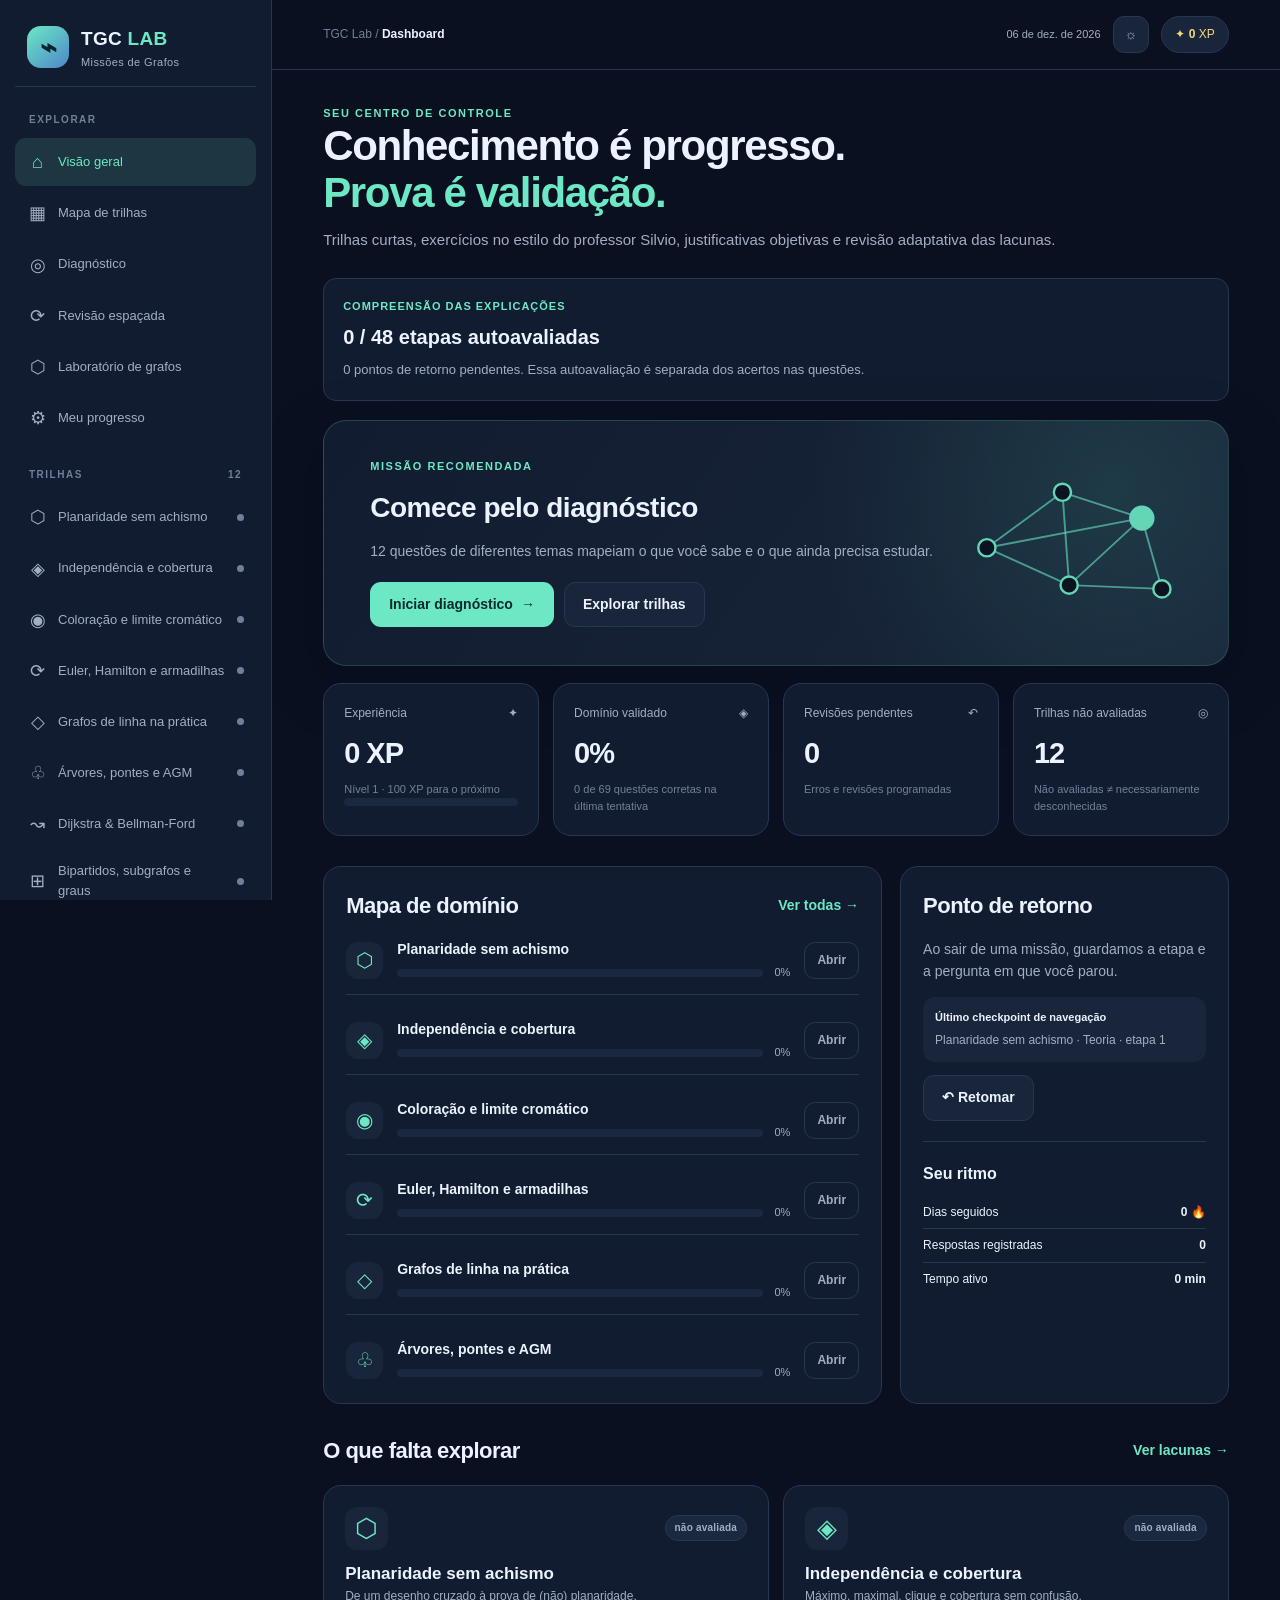
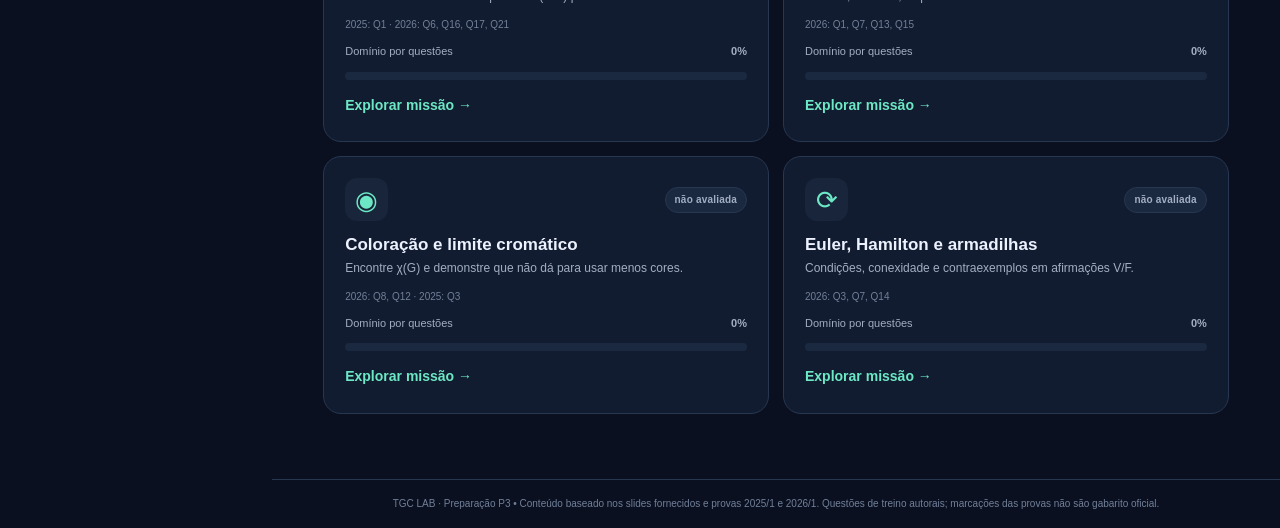
==== commit 0474933e: "feat: integrate detailed visual explanations, stepwise proofs and self-assessments" ====
--- a/TGC-Lab-abrir.html
+++ b/TGC-Lab-abrir.html
@@ -11,7 +11,79 @@
 body.light{--bg:#f4f7fc;--panel:#fff;--panel2:#f0f5fb;--panel3:#eaf0f8;--border:#dbe3ed;--text:#16263d;--muted:#55657b;--subtle:#71809b;--accent:#0a9674;--blue:#3763b8;--orange:#aa551b;--red:#c84259;--yellow:#a3700c;--shadow:0 12px 38px #18294213;--line:#dde6f0}
 *{box-sizing:border-box}html{scroll-behavior:smooth}body{margin:0;background:var(--bg);color:var(--text);font-family:Inter,-apple-system,BlinkMacSystemFont,"Segoe UI",sans-serif;font-size:14px;line-height:1.56}button,input,select,textarea{font:inherit}button{cursor:pointer}button:focus-visible,a:focus-visible{outline:3px solid var(--accent);outline-offset:2px}a{color:var(--blue)}.app-shell{display:flex;min-height:100vh}.sidebar{width:var(--side);flex:0 0 var(--side);height:100vh;position:sticky;top:0;overflow-y:auto;background:var(--panel);border-right:1px solid var(--border);padding:24px 15px;display:flex;flex-direction:column;gap:25px;scrollbar-width:thin}.brand{display:flex;gap:12px;align-items:center;padding:0 12px 15px;border-bottom:1px solid var(--border);cursor:pointer}.brand-mark{background:linear-gradient(140deg,var(--accent),#4d87ca);color:#07232b;width:42px;height:42px;display:grid;place-items:center;border-radius:14px;font-size:28px;font-weight:900}.brand strong{font-size:19px;letter-spacing:.3px}.brand strong span{color:var(--accent)}.brand small{display:block;color:var(--muted);font-size:11px;letter-spacing:.4px}.sidebar-section{display:grid;gap:11px}.sidebar-label{font-size:10px;letter-spacing:1.5px;color:var(--subtle);font-weight:800;padding:0 14px}.sidebar-label span{float:right}.nav-main,.nav-topics{display:grid;gap:3px}.nav-link{display:flex;align-items:center;gap:10px;width:100%;text-align:left;background:none;border:0;color:var(--muted);padding:10px 12px;border-radius:11px;transition:.15s}.nav-link:hover{background:var(--panel2);color:var(--text)}.nav-link.active{background:color-mix(in srgb,var(--accent) 12%,transparent);color:var(--accent)}.nav-ico{width:21px;text-align:center;font-size:18px}.nav-label{font-size:13px;flex:1}.nav-bullet{width:7px;height:7px;border-radius:50%;background:var(--subtle)}.nav-bullet.done{background:var(--accent)}.nav-bullet.started{background:var(--orange)}.sidebar-bottom{margin-top:auto;padding:15px 13px;border:1px solid var(--border);border-radius:13px;background:var(--panel2)}.aside-stat{display:flex;justify-content:space-between;color:var(--muted);font-size:12px}.aside-stat strong{color:var(--accent)}.sidebar-bottom p{font-size:10px;color:var(--subtle);line-height:1.55;margin:10px 0 0}.thin-progress{height:6px;background:var(--border);border-radius:8px;margin-top:10px;overflow:hidden}.thin-progress span{height:100%;display:block;width:0;background:var(--accent);border-radius:8px;transition:width .3s}.workspace{flex:1;min-width:0;display:flex;flex-direction:column}.topbar{height:70px;border-bottom:1px solid var(--border);display:flex;align-items:center;justify-content:space-between;padding:0 clamp(20px,4vw,52px);background:var(--bg);position:sticky;top:0;z-index:10}.crumb{color:var(--subtle);font-size:12px}.crumb strong{color:var(--text)}.top-actions{display:flex;align-items:center;gap:12px}.date-chip{font-size:11px;color:var(--muted)}.xp-chip{font-size:12px;white-space:nowrap;padding:8px 13px;border-radius:999px;background:var(--panel2);border:1px solid var(--border);color:var(--yellow)}.icon-btn,.small-btn{background:var(--panel2);color:var(--muted);border:1px solid var(--border);padding:7px 11px;border-radius:11px}.mobile-menu{display:none}main{width:100%;max-width:1440px;margin:0 auto;padding:35px clamp(20px,4vw,52px) 65px;flex:1}.footer{padding:16px 35px;border-top:1px solid var(--border);font-size:10px;color:var(--subtle);text-align:center}.eyebrow{font-size:11px;letter-spacing:1.55px;text-transform:uppercase;font-weight:800;color:var(--accent)}h1,h2,h3,h4,p{margin-top:0}h1{font-size:clamp(28px,4vw,42px);letter-spacing:-1.35px;line-height:1.12;margin-bottom:12px}h2{font-size:22px;letter-spacing:-.5px;margin:0 0 10px}h3{font-size:16px;margin:0 0 9px}h4{font-size:14px;margin:0 0 7px}p{color:var(--muted)}.lead{font-size:15px;max-width:760px}.muted{color:var(--muted)}.subtle{color:var(--subtle)}.small{font-size:12px}.tiny{font-size:11px}.page-head{margin:0 0 26px}.page-head .lead{margin:8px 0 0}.hero{border:1px solid #3d766a70;background:radial-gradient(circle at 87% 27%,#4bbd9e26 0,transparent 37%),linear-gradient(125deg,var(--panel),var(--panel2));border-radius:23px;padding:32px clamp(24px,4vw,46px);display:grid;grid-template-columns:minmax(0,1fr) auto;gap:24px;align-items:center;overflow:hidden;box-shadow:var(--shadow)}.hero h1{max-width:700px}.hero p{max-width:570px}.hero-art{width:220px;height:180px;display:grid;place-items:center;opacity:.9}.hero-art svg{width:100%;height:100%;overflow:visible}.hero-art line{stroke:var(--accent);stroke-width:2;opacity:.65}.hero-art circle{fill:var(--bg);stroke:var(--accent);stroke-width:2.5}.hero-art .core{fill:var(--accent)}.btn-row{display:flex;gap:10px;flex-wrap:wrap;margin-top:19px}.btn{display:inline-flex;align-items:center;justify-content:center;gap:8px;background:var(--accent);color:#092b2d;border:1px solid transparent;padding:11px 18px;border-radius:11px;font-weight:750;text-decoration:none;transition:transform .12s,opacity .15s}.btn:hover{transform:translateY(-1px)}.btn:disabled{opacity:.4;cursor:not-allowed;transform:none}.btn.secondary{background:var(--panel2);color:var(--text);border-color:var(--border)}.btn.ghost{background:transparent;color:var(--muted);border-color:var(--border)}.btn.danger{background:color-mix(in srgb,var(--red) 10%,var(--panel));color:var(--red);border-color:color-mix(in srgb,var(--red) 35%,var(--border))}.btn.sm{font-size:12px;padding:8px 12px}.layout-row{display:flex;gap:20px;align-items:start}.layout-row>.grow{flex:1;min-width:0}.section-head{display:flex;justify-content:space-between;align-items:center;gap:12px;margin-bottom:16px}.section-head h2{margin:0}.section{margin-top:30px}.stats-grid{display:grid;grid-template-columns:repeat(4,minmax(0,1fr));gap:14px;margin-top:17px}.stat,.panel,.mission,.lesson-card,.assessment{background:var(--panel);border:1px solid var(--border);border-radius:var(--radius)}.stat{padding:20px;min-height:124px}.stat .label{font-size:12px;color:var(--muted);display:flex;justify-content:space-between}.stat .big{font-size:29px;font-weight:850;letter-spacing:-1px;margin:9px 0 4px}.stat .help{font-size:11px;color:var(--subtle)}.panel{padding:22px}.panel.tinted{background:var(--panel2)}.tag{font-size:10px;font-weight:750;letter-spacing:.2px;display:inline-flex;padding:4px 9px;border-radius:999px;color:var(--muted);background:var(--panel3);border:1px solid var(--border)}.tag.green{color:var(--accent);border-color:color-mix(in srgb,var(--accent) 35%,var(--border));background:color-mix(in srgb,var(--accent) 8%,var(--panel))}.tag.orange{color:var(--orange);border-color:color-mix(in srgb,var(--orange) 25%,var(--border))}.tag.red{color:var(--red)}.tag.blue{color:var(--blue)}.mission-grid{display:grid;grid-template-columns:repeat(2,minmax(0,1fr));gap:14px}.mission{padding:21px;display:flex;flex-direction:column;gap:11px;transition:border-color .2s}.mission:hover{border-color:var(--accent)}.mission-top{display:flex;justify-content:space-between;align-items:center;gap:10px}.mission-icon{font-size:26px;color:var(--accent);width:43px;height:43px;display:grid;place-items:center;background:var(--panel2);border-radius:12px}.mission h3{font-size:17px;margin:0}.mission p{font-size:12px;margin:0}.mission .meta{font-size:10px;color:var(--subtle)}.progress-row{display:flex;justify-content:space-between;align-items:center;font-size:11px;color:var(--muted)}.progress{width:100%;height:8px;border-radius:999px;background:var(--panel3);overflow:hidden}.progress>span{display:block;height:100%;background:linear-gradient(90deg,var(--blue),var(--accent));border-radius:999px;transition:width .3s}.mission-actions{margin-top:auto;display:flex;justify-content:flex-start}.text-link{border:none;background:none;color:var(--accent);font-weight:700;padding:4px 0}.text-link:hover{text-decoration:underline}.filterbar{display:flex;gap:7px;flex-wrap:wrap;margin-bottom:16px}.filter{padding:8px 12px;border:1px solid var(--border);border-radius:10px;color:var(--muted);background:var(--panel);font-size:12px}.filter.active{color:var(--accent);background:var(--panel2);border-color:var(--accent)}.two-col{display:grid;grid-template-columns:minmax(0,1.7fr) minmax(240px,1fr);gap:18px}.data-list{display:grid;gap:11px}.data-row{display:flex;align-items:center;gap:14px;padding:13px 0;border-bottom:1px solid var(--border)}.data-row:last-child{border-bottom:0;padding-bottom:0}.data-row:first-child{padding-top:0}.data-row .main-data{flex:1;min-width:0}.data-row h4{margin:0 0 3px}.data-row p{margin:0;font-size:11px}.data-row .count{font-size:11px;color:var(--muted);white-space:nowrap}.metric{display:flex;align-items:baseline;gap:9px}.metric strong{font-size:34px}.mission-title-row{display:flex;align-items:start;gap:15px}.mission-title-row .mission-icon{width:53px;height:53px;font-size:29px;flex:0 0 53px}.learning-layout{display:grid;grid-template-columns:minmax(0,1fr) 265px;gap:18px;align-items:start}.lesson-card{padding:28px}.step-nav{display:flex;gap:6px;margin:18px 0 24px}.step-dot{width:100%;height:7px;background:var(--panel3);border:0;border-radius:8px}.step-dot.complete{background:var(--accent)}.step-dot.current{background:var(--blue)}.lesson-number{font-size:11px;font-weight:800;color:var(--accent);letter-spacing:1.6px;text-transform:uppercase}.lesson-card h2{font-size:27px;margin:12px 0 16px}.lesson-card p{font-size:16px;line-height:1.85;color:var(--text)}.tip{padding:16px;border-left:3px solid var(--accent);background:var(--panel2);border-radius:0 12px 12px 0;color:var(--muted);font-size:13px}.tip.warn{border-color:var(--orange)}.number-list{padding:0;margin:0;list-style:none;counter-reset:steps;display:grid;gap:10px}.number-list li{counter-increment:steps;display:flex;align-items:flex-start;gap:12px;color:var(--muted)}.number-list li:before{content:counter(steps);background:var(--panel3);color:var(--accent);width:25px;height:25px;flex:0 0 25px;display:grid;place-items:center;border-radius:8px;font-weight:800;font-size:11px}.side-panel{position:sticky;top:91px}.side-panel p{font-size:12px}.side-panel .btn{width:100%}.reference{padding:12px;background:var(--panel2);border-radius:12px;margin:13px 0;font-size:12px;color:var(--muted);overflow-wrap:anywhere}.reference strong{display:block;color:var(--text);font-size:11px;margin-bottom:5px}.quiz-shell{max-width:960px;margin:auto}.quiz-header{display:flex;justify-content:space-between;gap:15px;align-items:center;margin-bottom:20px}.question{background:var(--panel);border:1px solid var(--border);border-radius:21px;padding:28px}.question h2{font-size:25px;line-height:1.4;margin:12px 0 23px}.option-list{display:grid;gap:9px}.answer-option{display:flex;align-items:center;gap:14px;background:var(--panel2);border:1px solid var(--border);border-radius:12px;width:100%;padding:14px 15px;text-align:left;color:var(--text)}.answer-option .letter{flex:0 0 30px;width:30px;height:30px;display:grid;place-items:center;border-radius:8px;background:var(--panel3);color:var(--muted);font-weight:800}.answer-option:hover{border-color:var(--blue)}.answer-option.selected{border-color:var(--blue);background:color-mix(in srgb,var(--blue) 10%,var(--panel2))}.answer-option.correct{border-color:var(--accent);background:color-mix(in srgb,var(--accent) 9%,var(--panel2))}.answer-option.wrong{border-color:var(--red);background:color-mix(in srgb,var(--red) 9%,var(--panel2))}.answer-option:disabled{cursor:default}.feedback{border:1px solid var(--border);border-radius:13px;padding:17px 20px;margin-top:18px;background:var(--panel2)}.feedback.correct{border-color:color-mix(in srgb,var(--accent) 50%,var(--border))}.feedback.wrong{border-color:color-mix(in srgb,var(--red) 50%,var(--border))}.feedback .verdict{font-weight:850;font-size:15px}.feedback.correct .verdict{color:var(--accent)}.feedback.wrong .verdict{color:var(--red)}.feedback p{margin:7px 0 0;font-size:13px;color:var(--text)}.feedback small{color:var(--muted)}.quiz-controls{display:flex;justify-content:space-between;align-items:center;gap:10px;margin-top:18px;flex-wrap:wrap}.hint-btn{background:transparent;border:0;padding:7px 0;color:var(--blue);font-size:12px}.hint-box{margin-top:10px;border-radius:12px;border:1px solid var(--border);background:var(--panel3);padding:12px;color:var(--muted);font-size:12px}.reason{margin-top:15px}.reason label{display:block;color:var(--muted);font-size:11px;margin-bottom:6px}.reason textarea{width:100%;min-height:70px;resize:vertical;border:1px solid var(--border);background:var(--panel2);color:var(--text);border-radius:10px;padding:10px 12px}.review-top{display:flex;align-items:center;gap:15px;flex-wrap:wrap}.result{text-align:center;padding:40px 28px}.result .medal{font-size:56px}.result h2{font-size:29px}.result p{max-width:600px;margin:0 auto 16px}.review-list{display:grid;gap:11px}.review-item{display:flex;align-items:center;gap:14px;padding:17px;border:1px solid var(--border);border-radius:12px;background:var(--panel)}.review-item .grow{flex:1}.review-item h4{margin:0}.review-item p{margin:3px 0 0;font-size:11px}.lab-layout{display:grid;grid-template-columns: minmax(0,1.4fr) minmax(280px,.8fr);gap:18px}.graph-stage{position:relative;border:1px solid var(--border);border-radius:15px;background:radial-gradient(circle,var(--border) 1px,transparent 1px) 0 0/21px 21px, var(--panel2);min-height:345px;display:grid;place-items:center;padding:14px}.graph-stage svg{width:100%;max-width:570px;height:335px;overflow:visible}.graph-stage .edge{stroke:var(--muted);stroke-width:2.5;opacity:.76}.graph-stage .edge.bad{stroke:var(--red);stroke-width:5;opacity:1}.graph-stage .node{stroke:var(--text);stroke-width:2;cursor:pointer;transition:fill .12s}.graph-stage .node-label{fill:#0b1630;font-size:13px;font-weight:800;pointer-events:none;text-anchor:middle;dominant-baseline:central}.node.blank{fill:#d7e2ec}.lab-legend{display:flex;gap:10px;flex-wrap:wrap;margin:15px 0}.swatch{border:2px solid var(--border);width:34px;height:34px;border-radius:11px;cursor:pointer}.swatch.active{outline:2px solid var(--accent);outline-offset:3px}.lab-message{padding:13px;border-radius:12px;background:var(--panel2);font-size:13px;color:var(--text)}.lab-message.bad{border:1px solid var(--red)}.lab-message.good{border:1px solid var(--accent)}.lab-selector{display:flex;gap:7px;flex-wrap:wrap;margin:16px 0}.save-list{display:grid;grid-template-columns:repeat(2,minmax(0,1fr));gap:12px}.save-card{background:var(--panel2);border:1px solid var(--border);border-radius:13px;padding:18px}.save-card h3{margin-bottom:5px}.save-card p{font-size:12px}.notice{font-size:12px;color:var(--muted);padding:13px 16px;background:var(--panel2);border:1px solid var(--border);border-radius:12px;margin:15px 0}.empty{text-align:center;padding:33px;color:var(--muted)}.empty .emoji{font-size:42px;display:block;margin-bottom:10px}.toast{position:fixed;bottom:23px;right:26px;z-index:60;background:var(--text);color:var(--bg);padding:12px 18px;border-radius:12px;font-size:12px;font-weight:800;box-shadow:var(--shadow);opacity:0;transform:translateY(15px);pointer-events:none;transition:.22s}.toast.show{opacity:1;transform:translateY(0)}.badge-row{display:flex;gap:7px;flex-wrap:wrap}.badge-tile{padding:15px;border:1px solid var(--border);border-radius:13px;background:var(--panel2);display:flex;gap:11px;align-items:center;opacity:.5}.badge-tile.earned{opacity:1}.badge-tile .bi{font-size:26px}.badge-tile strong{display:block}.badge-tile small{font-size:10px;color:var(--muted)}.checkpoint-banner{border:1px dashed var(--accent);background:color-mix(in srgb,var(--accent) 7%,var(--panel));border-radius:14px;padding:18px;margin-bottom:20px}.checkpoint-banner strong{color:var(--accent)}.confetti{font-size:25px;color:var(--yellow)}.key-value{display:flex;justify-content:space-between;align-items:center;padding:7px 0;border-bottom:1px solid var(--border);font-size:12px}.key-value:last-child{border-bottom:0}.graph-preview{background:var(--panel2);border:1px solid var(--border);padding:15px;border-radius:14px}.quote{border-left:3px solid var(--orange);padding-left:13px;color:var(--muted);font-size:12px}.topic-head{display:flex;align-items:center;justify-content:space-between;gap:12px;margin:16px 0 10px}@media(max-width:1130px){.learning-layout{grid-template-columns:1fr}.side-panel{position:static}.stats-grid{grid-template-columns:repeat(2,1fr)}}@media(max-width:890px){:root{--side:245px}.hero-art{display:none}.mission-grid{grid-template-columns:1fr}.lab-layout,.two-col{grid-template-columns:1fr}}@media(max-width:700px){.sidebar{position:fixed;z-index:40;left:0;top:0;transform:translateX(-100%);transition:transform .2s;box-shadow:var(--shadow)}.sidebar.open{transform:translateX(0)}.mobile-menu{display:block}.topbar{padding:0 15px;height:60px}.top-actions{gap:6px}.date-chip{display:none}.crumb{font-size:11px}main{padding:25px 15px 50px}.hero{padding:25px 20px}.stats-grid{grid-template-columns:repeat(2,minmax(0,1fr));gap:10px}.stat{padding:14px;min-height:103px}.stat .big{font-size:23px}.mission{padding:16px}.lesson-card,.question{padding:19px}.question h2{font-size:20px}.quiz-header{align-items:start}.save-list{grid-template-columns:1fr}.footer{padding:16px}.hero h1{font-size:30px}}
 
-  </style>
+  
+/* Demonstrações interativas das missões */
+.visual-card{margin-top:17px;background:linear-gradient(155deg,var(--panel),var(--panel2));border:1px solid var(--border);border-radius:18px;padding:22px;box-shadow:var(--shadow)}
+.visual-topline,.visual-extra,.visual-controls{display:flex;align-items:center;justify-content:space-between;gap:12px;flex-wrap:wrap}
+.visual-kicker{color:var(--accent);font-size:11px;font-weight:800;letter-spacing:1.25px}
+.visual-step-counter{color:var(--muted);font-size:13px;font-weight:700}
+.visual-card h3{font-size:19px;margin:11px 0 14px}
+.visual-step-track{display:grid;grid-template-columns:repeat(4,1fr);gap:7px;margin-bottom:19px}
+.visual-dot{height:7px;border-radius:20px;border:0;background:var(--border);cursor:pointer}
+.visual-dot.active{background:var(--accent);box-shadow:0 0 14px #6ce8c455}
+.visual-frame-label{font-weight:800;color:var(--blue);font-size:13px;text-transform:uppercase;letter-spacing:.45px;margin:0 0 6px}
+.visual-explainer{line-height:1.65;margin:0 0 18px;color:var(--text);min-height:44px;font-size:14px}
+.visual-boards{display:grid;grid-template-columns:repeat(auto-fit,minmax(min(100%,225px),1fr));gap:12px}
+.visual-board{border:1px solid var(--border);border-radius:13px;padding:10px;min-width:0;background:var(--bg)}
+.visual-board-label{font-size:12px;font-weight:800;color:var(--muted);text-align:center}
+.visual-svg{display:block;width:100%;max-height:250px;margin:4px auto}
+.visual-svg [data-v-action]{cursor:pointer;outline:none}
+.visual-svg [data-v-action]:focus-visible circle,.visual-svg [data-v-action]:focus-visible path{stroke:var(--yellow)!important;stroke-width:4}
+.visual-node-label{font-size:12px;font-weight:800;paint-order:stroke;stroke:none;text-anchor:middle;pointer-events:none}
+.visual-weight{fill:var(--orange);font-size:12px;font-weight:900;text-anchor:middle;stroke:var(--bg);stroke-width:4px;paint-order:stroke;pointer-events:none}
+.visual-metrics{color:var(--muted);text-align:center;font-size:11px;line-height:1.5;border-top:1px solid var(--border);padding-top:9px}
+.visual-build-info{font-size:12px;line-height:1.5;color:var(--muted);margin:13px 0 8px}
+.visual-extra{margin-bottom:16px}
+.visual-extra>span{font-size:11px;color:var(--muted);flex:1;min-width:170px}
+.visual-controls{padding-top:15px;border-top:1px solid var(--border)}
+.visual-controls button{flex:1;min-width:130px}
+.visual-card .btn:disabled{opacity:.45;cursor:not-allowed}
+@media(max-width:650px){.visual-card{padding:15px}.visual-controls button{min-width:110px;padding:10px}.visual-explainer{min-height:0}}
+
+/* Material didático aprofundado: passo a passo, demonstração e autoavaliação */
+.deep-eyebrow{font-size:11px;font-weight:800;color:var(--accent);text-transform:uppercase;letter-spacing:.09em}
+.deep-slide-summary{padding:15px 17px;border:1px solid var(--border);border-radius:12px;margin:18px 0;background:var(--panel2)}
+.deep-slide-summary span{display:block;font-size:11px;letter-spacing:.05em;color:var(--muted);font-weight:800;text-transform:uppercase}
+.deep-slide-summary p{margin:8px 0 0;line-height:1.65}
+.deep-warmup{margin:18px 0;padding:23px;background:var(--panel2);border:1px solid var(--border);border-left:4px solid var(--accent);border-radius:13px}
+.deep-warmup h3{font-size:22px;margin:10px 0 12px;line-height:1.3}
+.deep-warmup p{line-height:1.8;max-width:80ch;margin:0 0 14px;font-size:15px;color:var(--text)}
+.deep-bridge{font-size:13px;line-height:1.6;color:var(--muted)}
+.deep-guide{margin:18px 0;border:1px solid var(--border);border-radius:17px;background:var(--panel);overflow:hidden}
+.deep-guide-header{padding:25px 27px 16px}
+.deep-guide-header h3{font-size:23px;margin:9px 0}
+.deep-guide-header p{color:var(--muted);line-height:1.6;font-size:14px;margin:0}
+.deep-steps{list-style:none;margin:0;padding:0 27px 23px;display:grid;gap:12px}
+.deep-steps li{display:grid;grid-template-columns:32px minmax(0,1fr);gap:15px;align-items:start;padding:17px 0;border-top:1px solid var(--border)}
+.deep-count{height:31px;width:31px;border:1px solid var(--border);border-radius:50%;display:grid;place-items:center;background:var(--panel2);color:var(--accent);font-weight:800}
+.deep-steps strong{display:block;margin-bottom:7px;font-size:14px;color:var(--text)}
+.deep-steps p{font-size:14px;line-height:1.85;color:var(--text);margin:0;max-width:82ch}
+.deep-proof,.deep-error{padding:22px 27px;border-top:1px solid var(--border)}
+.deep-proof{background:var(--panel2)}
+.deep-error{border-left:3px solid var(--orange)}
+.deep-proof p,.deep-error p{line-height:1.8;font-size:14px;margin:10px 0 0;max-width:82ch}
+.deep-validation{padding:24px 27px;border-top:1px solid var(--border)}
+.deep-validation h4{font-size:18px;line-height:1.45;margin:10px 0}
+.deep-prompt{color:var(--muted);font-size:13px;line-height:1.6}
+.deep-answer{display:block;width:100%;min-height:96px;resize:vertical;background:var(--bg);border:1px solid var(--border);border-radius:10px;color:var(--text);font:inherit;padding:13px;margin:14px 0;line-height:1.65}
+.deep-answer:focus{outline:2px solid var(--accent);outline-offset:2px}
+.deep-actions{display:flex;gap:9px;flex-wrap:wrap}
+.deep-actions button{max-width:100%}
+.deep-solution{margin:16px 0 0;padding:18px;border:1px solid var(--border);border-radius:12px;background:var(--panel2)}
+.deep-solution strong{color:var(--accent)}
+.deep-solution p{line-height:1.75;font-size:14px;margin:8px 0 17px}
+.deep-status{font-size:12px;color:var(--muted);line-height:1.55;margin-top:15px}
+.deep-provenance{font-size:12px;color:var(--muted);padding:17px 27px;background:var(--bg);line-height:1.7}
+.deep-dashboard{border:1px solid var(--border);border-radius:13px;padding:19px;margin-bottom:19px;display:flex;justify-content:space-between;gap:18px;flex-wrap:wrap;background:var(--panel)}
+.deep-dashboard h3{margin:7px 0;font-size:20px}
+.deep-dashboard p{margin:0;color:var(--muted);font-size:13px;line-height:1.6}
+.deep-dashboard-actions{display:flex;align-items:center;flex-wrap:wrap;gap:8px}
+.deep-dashboard-actions button{font-size:12px}
+.visual-stage-detail{background:var(--panel2);border:1px solid var(--border);border-radius:10px;padding:14px 16px;margin:0 0 16px}
+.visual-stage-detail strong{font-size:13px;color:var(--accent)}
+.visual-stage-detail p{font-size:13px;color:var(--text);line-height:1.75;margin:8px 0 0}
+@media(max-width:700px){.deep-guide-header,.deep-proof,.deep-error,.deep-validation{padding:19px}.deep-steps{padding:0 19px 17px}.deep-provenance{padding:15px 19px}.deep-steps li{gap:11px}.deep-warmup{padding:17px}.deep-warmup h3{font-size:19px}}
+</style>
 
 
 </head>
@@ -278,6 +350,94 @@
 const ALL_QUESTIONS=MODULES.flatMap(m=>m.questions.map((q,i)=>({...q,id:`${m.id}-${i}`,module:m.id,index:i})));
 
 </script>
+<script>/* Explicações autorais originais; slides do professor como referência e recursos externos como metodologia complementar. */
+window.TGC_DEEP_GUIDES=Object.assign(window.TGC_DEEP_GUIDES||{}, {"planar":[{"goal":"Como distinguir um desenho com cruzamentos de um grafo não planar?","idea":"Um grafo é definido por quais vértices estão ligados, não pela posição em que você os desenha. Um segmento cruzar outro na folha não cria automaticamente um vértice: só há vértice onde o modelo identifica um ponto. Portanto, a pergunta certa não é se o desenho atual cruza, mas se existe algum desenho equivalente sem cruzamentos.","steps":["Enumere as arestas antes de redesenhar. Em K₄, há quatro vértices e seis pares adjacentes; nenhuma dessas relações pode ser perdida.","Procure um ciclo que possa formar o contorno externo, como a–b–c–a. Esse triângulo delimita uma região onde podemos colocar o quarto vértice.","Coloque d dentro do triângulo e conecte d a a, b e c. Compare a nova lista de arestas com a original.","Agora inspecione todos os segmentos: nenhuma aresta passa pelo interior de outra sem um vértice comum. O novo desenho é um certificado de planaridade."],"proof":"Para demonstrar que G é planar, basta exibir uma representação de G no plano em que as arestas se intersectem apenas nos extremos comuns. A demonstração é existencial: um desenho que funciona é suficiente. Para demonstrar que G não é planar, um desenho que falhou jamais basta.","trap":"Armadilha: deduzir não planaridade só porque as diagonais do quadrado cruzaram. K₄ é planar e fornece um contraexemplo direto.","check":{"question":"Se você reposicionar os vértices, mas apagar a aresta b–d, ainda terá provado que K₄ é planar?","answer":"Não. Você teria desenhado um subgrafo de K₄. A representação precisa preservar todas as seis adjacências."}},{"goal":"Por que v − e + f = 2 e quando podemos aplicar?","idea":"Uma face é uma região formada pelo desenho planar; a região ilimitada, fora do contorno, também conta. Para um grafo conexo e planar, a soma vértices menos arestas mais faces é sempre 2. O valor não depende do formato das faces, e sim do modo como vértices e arestas se organizam sem cruzamentos.","steps":["Comece pela árvore: ela é conexa e não tem ciclos. Em qualquer desenho planar de árvore há uma só face, a exterior; como e = v − 1, resulta v − e + f = v − (v − 1) + 1 = 2.","Acrescente uma aresta que fecha um ciclo sem cruzar outras arestas. O número de arestas aumenta em um e uma face é dividida em duas: o número de faces também aumenta em um.","Observe a diferença v − e + f: cada aresta acrescentada que fecha um ciclo muda −e e +f em quantidades opostas, mantendo o valor 2.","Aplique ao K₄ do desenho: 4 vértices, 6 arestas, 3 faces internas e 1 externa; 4 − 6 + 4 = 2."],"proof":"A identidade vale para desenhos planares conexos. Se G tiver c componentes, a generalização é v − e + f = 1 + c, contando a face exterior uma única vez. A fórmula não é, isoladamente, um algoritmo que demonstra planaridade a partir de um valor de f escolhido arbitrariamente.","trap":"Armadilha: esquecer a face externa ou usar a equação v−e+f=2 diretamente em um desenho desconexo.","check":{"question":"Um ciclo C₆ desenhado sem cruzamentos tem seis vértices e seis arestas. Quantas faces existem?","answer":"Duas: a região cercada pelo ciclo e a região exterior. A conta é 6 − 6 + 2 = 2."}},{"goal":"Como provar não planaridade com Kuratowski ou Wagner?","idea":"Há duas estratégias diferentes. Uma contagem pode produzir uma contradição rápida; já os teoremas estruturais procuram um obstáculo específico, K₅ ou K₃,₃. Uma subdivisão apenas insere vértices de grau 2 nas arestas. Uma contração reúne os extremos de uma aresta em um único vértice; ela é usada para formar menores de grafos.","steps":["Identifique a estrutura proibida: K₅ tem cinco vértices mutuamente adjacentes; K₃,₃ tem duas classes de três vértices e nove arestas entre as classes.","Para Kuratowski, você pode remover partes do grafo e suprimir vértices de grau 2 para revelar uma subdivisão de K₅ ou K₃,₃. Não é necessário que os cinco ou seis vértices apareçam como um subgrafo literal.","Para Wagner, você pode remover vértices/arestas e também contrair arestas. Se o resultado for K₅ ou K₃,₃, o original possui um menor proibido.","No exemplo visual, subdividir a aresta a–b de K₅ por x não elimina o obstáculo. Contrair a–x recupera uma representação de K₅ como menor."],"proof":"Kuratowski: G é planar ⇔ não contém subgrafo que seja subdivisão de K₅ ou K₃,₃. Wagner: G é planar ⇔ não contém K₅ ou K₃,₃ como menor. A implicação ‘contém obstáculo ⇒ não planar’ é uma prova válida. O limite e ≤ 3v−6, por outro lado, só pode refutar planaridade quando é violado; respeitá-lo não garante planaridade.","trap":"Armadilha: afirmar que o simples fato de o grafo conter ‘cruzamentos’ ou respeitar o limite de arestas determina planaridade.","check":{"question":"Se G é obtido de K₃,₃ subdividindo uma aresta duas vezes, G pode ser planar?","answer":"Não. O novo grafo contém uma subdivisão de K₃,₃ (na verdade ele próprio é tal subdivisão), portanto continua não planar."}},{"goal":"O que é o dual geométrico e o que ele preserva?","idea":"Depois de desenhar um grafo planar sem cruzamentos, podemos trocar o foco: em vez de tratar cada vértice como objeto básico, tratamos cada face como um vértice novo. O dual registra quais faces são vizinhas através de uma aresta do grafo original. Isso explica a passagem da coloração de regiões de um mapa à coloração de vértices.","steps":["Escolha uma representação planar concreta. Em geral, diferentes representações podem gerar duais diferentes: o dual é associado ao desenho, não apenas à lista abstrata de arestas.","Coloque um ponto representando cada face, inclusive a face exterior. Se o original tem f faces, o dual terá f vértices.","Para cada aresta original, trace uma aresta dual entre as faces que ela separa. Uma ponte pode fazer a mesma face aparecer dos dois lados e gerar um laço no dual.","No K₄ planar, aparecem quatro faces e o dual pode ser desenhado também como K₄. Compare as incidências face–face para justificar o isomorfismo."],"proof":"Para um desenho de grafo planar conexo, há uma aresta dual para cada aresta original: |E(G*)| = |E(G)|. Também |V(G*)| = f(G). O dual é planar e o dual do dual, sob a construção adequada, é isomorfo ao original, não literalmente o mesmo objeto rotulado.","trap":"Armadilha: omitir a face externa, ignorar pontes ou confundir o dual geométrico com o complemento do grafo.","check":{"question":"Uma árvore plana com quatro vértices possui quantos vértices no seu dual geométrico?","answer":"Um: árvores possuem somente a face exterior. Cada uma das três arestas da árvore corresponde a um laço no dual."}}],"sets":[{"goal":"Como verificar se um conjunto de vértices é independente?","idea":"Um conjunto independente S não pode conter dois vértices ligados por uma aresta. A verificação é interna ao conjunto: arestas que saem de S para fora de S não são problema. Essa diferença permite resolver exercícios sem apagar todas as arestas do grafo.","steps":["Escreva explicitamente os vértices de S. No caminho a–b–c–d, escolha inicialmente S={a,c}.","Liste todas as arestas com os dois extremos em S. Aqui não há a–c; então nenhuma aresta ficou totalmente dentro de S.","Para testar outra escolha, use S={b,c}. Agora a aresta b–c possui ambos os extremos selecionados; isso viola a definição.","Busque ampliar S mantendo a regra. No P₄, {a,c} tem cardinalidade 2; verifique separadamente se existe conjunto maior."],"proof":"Formalmente, S ⊆ V é independente quando, para quaisquer u,v ∈ S distintos, {u,v} ∉ E. O número de independência α(G) é a maior cardinalidade possível entre todos os conjuntos independentes. Encontrar um conjunto independente apenas fornece um limite inferior para α(G).","trap":"Armadilha: considerar dois vértices inválidos porque ambos são vizinhos de um mesmo vértice externo ao conjunto.","check":{"question":"No caminho a–b–c–d, o conjunto {a,d} é independente?","answer":"Sim. Não existe aresta a–d no caminho, embora cada um tenha vizinhos fora do conjunto."}},{"goal":"Qual é a diferença operacional entre maximal e máximo?","idea":"‘Maximal’ significa que o conjunto atual não pode ser aumentado por inclusão sem perder a propriedade. ‘Máximo’ compara tamanhos entre todos os conjuntos possíveis e exige o maior. Uma solução maximal é uma parada local; uma solução máxima resolve o problema de otimização.","steps":["Comece pela estrela K₁,₃. Selecionar apenas o centro o produz um conjunto independente: é um único vértice.","Tente adicionar qualquer folha sem remover o centro. Nenhuma pode entrar porque todas são adjacentes a o. Logo {o} é maximal.","Agora recomece e escolha as três folhas a,b,c. Elas não são adjacentes umas às outras, portanto {a,b,c} também é independente.","Compare os tamanhos: 1 e 3. Como existem só três folhas e o centro é incompatível com qualquer uma, α(K₁,₃)=3."],"proof":"Todo conjunto independente máximo é maximal, pois, se fosse possível acrescentar outro vértice, haveria um conjunto independente ainda maior. A recíproca é falsa, como prova a estrela. A estratégia gulosa do menor grau dos slides encontra um conjunto independente, mas não fornece garantia geral de máximo.","trap":"Armadilha: interpretar a palavra ‘maximal’ como sinônimo de ‘maior cardinalidade’.","check":{"question":"Se um algoritmo devolve um conjunto independente maximal de tamanho 2, o que você já sabe sobre α(G)?","answer":"Apenas que α(G) ≥ 2. Pode haver um conjunto de tamanho 3 ou maior que o algoritmo não encontrou."}},{"goal":"Por que cobertura de vértices e conjunto independente se complementam?","idea":"Cobrir uma aresta exige selecionar pelo menos um de seus extremos. Se a cobertura falhasse, haveria uma aresta cujos dois extremos ficaram fora do conjunto. Esses extremos não selecionados devem, portanto, formar um conjunto independente.","steps":["No caminho P₄, selecione C={b,c}. Verifique a aresta ab: b está em C.","Verifique bc: b e c estão em C. Verifique cd: c está em C. Logo C toca todas as três arestas.","Olhe o conjunto restante V\\C={a,d}. Não há aresta a–d; ele é independente.","Troque agora um dos lados da relação: se um conjunto S é independente, seu complemento V\\S toca toda aresta, pois nenhuma aresta pode ter ambos os extremos em S."],"proof":"C é cobertura de vértices ⇔ V\\C é independente. Seja τ(G) o tamanho mínimo de cobertura e α(G) o tamanho máximo independente. Minimizar |C| equivale a maximizar |V\\C|, logo α(G)+τ(G)=|V|. O algoritmo de escolha arbitrária de vértices apresentado nos slides não prova que a cobertura resultante seja mínima.","trap":"Armadilha: confundir ‘cobertura de vértices’ com ‘conjunto dominante’, que possui uma condição diferente.","check":{"question":"Se um grafo tem 12 vértices e α(G)=8, qual é τ(G)?","answer":"τ(G)=12−8=4. Essa identidade vale para qualquer grafo finito, não apenas bipartidos."}},{"goal":"Por que conjuntos independentes viram cliques no complemento?","idea":"O complemento de um grafo simples não direcionado mantém os vértices e troca adjacência por não adjacência entre pares distintos. Isso significa que os pares ausentes dentro de um independente passam a formar todas as arestas de uma clique.","steps":["Selecione S={a,c} no caminho P₄. Como a–c não é aresta, S é independente.","Liste os pares que faltam no P₄: a–c, a–d e b–d.","Construa o complemento com exatamente esses pares como arestas; não confunda com remover ou colorir vértices.","Veja que a e c passaram a ser adjacentes no complemento. Para conjuntos maiores, todos os pares de S tornam-se adjacentes, formando uma clique."],"proof":"Em grafos simples, S independente em G ⇔ S clique em Ḡ. Consequentemente, α(G)=ω(Ḡ), onde ω é o número da clique máxima. Também ω(G)=α(Ḡ). A equivalência trata de um grafo e seu complemento, não de duas propriedades distintas no mesmo grafo.","trap":"Armadilha: esquecer que o complemento é formado sobre o mesmo conjunto de vértices e contém exatamente as arestas antes ausentes.","check":{"question":"Se S tem três vértices sem arestas entre si em G, quantas arestas há no subgrafo de Ḡ induzido por S?","answer":"Três, uma para cada par de vértices. O subgrafo induzido é K₃."}}],"color":[{"goal":"O que realmente significa fazer uma coloração própria?","idea":"Imagine as cores como horários disponíveis: vértices que não podem ficar juntos precisam usar horários diferentes. Arestas indicam conflitos. Dois vértices sem aresta podem usar a mesma cor mesmo que estejam muito próximos no desenho.","steps":["Identifique todas as adjacências: no caminho P₄ são ab, bc e cd.","Escolha cor 1 para a. Como b é vizinho de a, b não pode usar cor 1; dê a b a cor 2.","Como c é vizinho de b, c pode reutilizar cor 1. Por fim, d é vizinho de c e recebe cor 2.","Confira cada aresta separadamente. Todas ligam cores diferentes; portanto a coloração é própria."],"proof":"Uma coloração própria é uma função c:V→{1,…,k} tal que c(u)≠c(v) para toda aresta {u,v}∈E. O número cromático χ(G) é o menor k para o qual tal função existe. Construir uma coloração com k cores demonstra χ(G)≤k, mas não necessariamente igualdade.","trap":"Armadilha: achar que cada vértice precisa de cor exclusiva, quando apenas vértices adjacentes precisam diferir.","check":{"question":"Por que a coloração (1,2,1,2) funciona para a–b–c–d, mesmo repetindo cores?","answer":"Porque os pares repetidos não são adjacentes. A definição compara apenas extremos de cada aresta."}},{"goal":"Como provar que a quantidade de cores é realmente mínima?","idea":"Há dois lados complementares na prova de otimalidade. Um desenho colorido mostra que certa quantidade de cores é suficiente; uma obstrução mostra que menos cores não bastam. Se os dois números coincidem, você encontrou χ(G).","steps":["Procure uma clique. Em K₄, os quatro vértices são mutuamente adjacentes: não é possível atribuir a mesma cor a nenhum par.","Logo χ(K₄)≥4. Este é um limite inferior obtido só das adjacências.","Agora construa uma coloração própria com quatro cores, uma por vértice, e confirme as seis arestas.","Como χ(K₄)≤4 pela construção e χ(K₄)≥4 pela clique, conclua χ(K₄)=4."],"proof":"Em geral ω(G)≤χ(G)≤Δ(G)+1. O primeiro limite nasce da clique: vértices da clique precisam de cores distintas. O segundo pode ser obtido por uma estratégia gulosa que, ao colorir um vértice, encontra no máximo Δ cores proibidas por seus vizinhos.","trap":"Armadilha: afirmar χ=4 porque um algoritmo encontrou quatro cores. Esse achado prova apenas χ≤4, a menos que haja limite inferior correspondente.","check":{"question":"Se você encontra uma clique de tamanho 3 e uma coloração própria com 3 cores, qual é χ(G)?","answer":"χ(G)=3, pois a clique prova χ≥3 e a coloração prova χ≤3."}},{"goal":"Por que a ordem muda o resultado de uma coloração gulosa?","idea":"O algoritmo guloso trabalha com decisões locais: ele atribui ao vértice atual a menor cor livre entre as cores usadas pelos vizinhos que já receberam cor. Uma cor nova pode aparecer por causa da ordem, mesmo quando existe uma coloração global com menos cores.","steps":["Escolha uma ordem dos vértices antes de iniciar. A ordem faz parte da execução da heurística.","Para cada vértice, anote apenas as cores dos vizinhos já processados; vizinhos ainda não coloridos não impõem restrição imediata.","Atribua a menor cor não presente nessa lista e prossiga. Verifique ao final todas as arestas.","Para avaliar se o resultado é mínimo, procure um limite inferior independente: clique, ciclo ímpar ou outra obstrução. Execute outra ordem quando necessário."],"proof":"O guloso sempre produz uma coloração própria em grafos simples, mas nem sempre mínima. Ele usa no máximo Δ(G)+1 cores, porque um vértice de grau Δ tem no máximo Δ cores proibidas entre os vizinhos. Welsh–Powell escolhe uma ordem baseada em graus, porém também não é garantia de ótimo.","trap":"Armadilha: confundir resultado de heurística com certificação matemática de χ(G).","check":{"question":"Um guloso produziu cinco cores e você encontrou uma clique de tamanho três. É possível concluir que χ(G)=5?","answer":"Não. Você sabe apenas que 3≤χ(G)≤5. É preciso melhorar um dos dois limites para provar o valor exato."}},{"goal":"Como diferenciar coloração de arestas de coloração de vértices?","idea":"Em coloração de vértices, os objetos coloridos são os pontos. Em coloração de arestas, os objetos coloridos são as ligações, e duas ligações que compartilham uma extremidade não podem ter a mesma cor. O grafo de linha transforma o segundo problema em um problema do primeiro tipo.","steps":["Na estrela K₁,₃, nomeie as três arestas que chegam ao centro.","Como todas as três compartilham um extremo, cada par de arestas deve usar cores diferentes; são necessárias pelo menos três.","No grafo de linha L(G), cada aresta se transforma em vértice e cada par incidente se torna adjacência. O resultado é K₃.","Colorir as três arestas originais com três cores equivale a colorir os três vértices de K₃ com três cores."],"proof":"Se χ′(G) é o índice cromático (mínimo de cores para as arestas), então χ′(G)=χ(L(G)). A igualdade vem de uma correspondência entre objetos e restrições: duas arestas de G são incidentes ⇔ os respectivos vértices de L(G) são adjacentes.","trap":"Armadilha: aplicar diretamente χ(G) quando a questão pede cores para arestas, professores, entrevistas ou recursos que representam ligações.","check":{"question":"Qual é o índice cromático da estrela K₁,₄ e por quê?","answer":"É 4: suas quatro arestas compartilham o mesmo vértice e, portanto, precisam de quatro cores distintas."}}],"euler":[{"goal":"Por que Euler é sobre arestas e não sobre vértices?","idea":"Uma trilha euleriana precisa usar cada aresta exatamente uma vez. Ela pode revisitar vértices; o que não pode acontecer é repetir uma aresta. O critério dos graus surge porque, ao entrar em um vértice intermediário por uma aresta, normalmente é preciso sair por outra aresta ainda não usada.","steps":["Conte os graus no caminho a–b–c–d: os extremos têm grau 1 e os internos grau 2.","Comece num extremo e percorra cada aresta uma única vez: ab, bc e cd.","Ao terminar em d, você não voltou ao ponto inicial. A trilha é euleriana, mas aberta.","Compare com um ciclo: nele, cada vértice possui exatamente uma entrada e uma saída na travessia, de forma que todos os graus são pares."],"proof":"Num grafo não direcionado cujos vértices incidentes a arestas pertencem à mesma componente, há circuito euleriano ⇔ todos os graus são pares. Há trilha euleriana aberta ⇔ exatamente dois vértices têm grau ímpar. Na trilha aberta, os vértices ímpares são suas extremidades.","trap":"Armadilha: dizer que a–b–c–d não é euleriano porque não retorna ao início. Ele admite trilha euleriana aberta, mas não circuito.","check":{"question":"Um grafo conexo tem quatro vértices ímpares. Pode ter trilha euleriana usando todas as arestas?","answer":"Não. Uma trilha euleriana só admite zero ou dois vértices ímpares."}},{"goal":"Como reconhecer caminhos e ciclos hamiltonianos?","idea":"Agora o recurso que não pode se repetir é o vértice: um caminho hamiltoniano visita cada vértice exatamente uma vez. Um ciclo hamiltoniano faz isso e retorna ao começo. Diferentemente de Euler, não existe um critério simples baseado apenas na paridade dos graus.","steps":["No K₄, escolha a sequência de vértices a–b–c–d–a.","Cada par consecutivo tem aresta e os quatro vértices são visitados antes de voltar a a. Portanto há ciclo hamiltoniano.","Conte os graus: no K₄, todos são 3, um número ímpar.","Compare os critérios: o K₄ é hamiltoniano, mas não admite circuito euleriano. Uma propriedade não implica a outra."],"proof":"Para um ciclo hamiltoniano, precisamos de um ciclo simples que contenha todos os vértices. Uma sequência válida de vértices fornece prova construtiva. Para negar uma afirmação universal ‘todo hamiltoniano é euleriano’, basta um contraexemplo: K₄.","trap":"Armadilha: tratar ‘percorrer todos os vértices’ como equivalente a ‘percorrer todas as arestas’.","check":{"question":"Por que K₄ refuta a frase ‘todo grafo hamiltoniano é euleriano’?","answer":"Porque possui ciclo hamiltoniano, mas seus quatro vértices têm grau ímpar, impedindo circuito euleriano."}},{"goal":"Como a remoção de uma aresta revela uma ponte?","idea":"Ponte é uma aresta cuja remoção aumenta a quantidade de componentes conexas. A ideia crucial é o caminho alternativo: se uma aresta pertence a um ciclo, é possível ligar seus extremos pelo restante desse ciclo depois de removê-la.","steps":["No triângulo a–b–c–a com uma folha d ligada a c, remova mentalmente a aresta a–b.","Ainda existe o caminho a–c–b. O grafo continua conectado; ab não é ponte.","Agora remova a aresta c–d. O vértice d perde a única ligação com o restante do grafo.","O número de componentes aumenta: antes uma, depois duas. Logo cd é ponte."],"proof":"Em grafo não direcionado, uma aresta é ponte ⇔ não pertence a nenhum ciclo. O sentido ‘ciclo ⇒ não ponte’ é justificado pelo percurso alternativo; o sentido inverso decorre de que, se retirar uv não desconectar u de v, haveria um caminho alternativo que, junto com uv, forma um ciclo.","trap":"Armadilha: acreditar que qualquer aresta próxima à periferia do desenho é ponte. A propriedade é estrutural.","check":{"question":"Se uma aresta participa de dois ciclos, ela pode ser ponte?","answer":"Não. Basta estar em um único ciclo para existir um caminho alternativo após sua retirada."}},{"goal":"Como usar um contraexemplo sem decorar casos?","idea":"Questões V/F da prova exploram quantificadores: ‘todo’, ‘existe’, ‘sempre’. Para refutar ‘todo grafo tem P’, você só precisa construir um grafo que satisfaça as hipóteses e viole P. Para provar a afirmação universal, um exemplo isolado nunca é suficiente.","steps":["Leia a afirmação separando hipótese e conclusão. Exemplo: ‘Se G é conexo, então G tem circuito euleriano’.","Teste grafos pequenos. Na estrela K₁,₃, G é conexo, mas os quatro graus são ímpares.","Verifique por um critério: a estrela não pode ter circuito euleriano porque falta paridade em todos os vértices.","Escreva a refutação em duas frases: G satisfaz a hipótese; G viola a conclusão, por uma propriedade verificável."],"proof":"Um contraexemplo deve ser explícito e completo. Para uma implicação A⇒B ser falsa, precisamos de A verdadeira e B falsa no mesmo exemplo. Isso é diferente de citar um grafo em que ambas sejam falsas, que não refuta a implicação.","trap":"Armadilha: utilizar uma propriedade que nem sequer satisfaz a hipótese da questão.","check":{"question":"Para refutar ‘todo grafo 2-regular é bipartido’, qual ciclo pequeno funciona?","answer":"C₃. Cada vértice tem grau 2, mas o ciclo ímpar não é bipartido."}}],"line":[{"goal":"Como construir um grafo de linha do zero?","idea":"Grafos de linha mudam o papel das peças do grafo: arestas antigas se tornam vértices novos. A relação entre duas peças não é a proximidade no desenho; é o compartilhamento de extremidade no grafo original.","steps":["Liste as arestas originais, atribuindo um identificador para cada uma. Em K₁,₃, chame-as e₁=oa, e₂=ob e e₃=oc.","Crie exatamente três vértices novos, um por aresta. O número de vértices de L(G) é |E(G)|.","Para cada par de arestas originais, pergunte se elas compartilham um vértice. Aqui todos os pares compartilham o.","Una todos os pares correspondentes no novo desenho: L(K₁,₃)=K₃."],"proof":"Formalmente, V(L(G))=E(G). Dois vértices que representam e,f∈E(G) são adjacentes em L(G) ⇔ e e f são incidentes em G. A definição é independente da maneira como as arestas são desenhadas.","trap":"Armadilha: achar que o grafo de linha sempre preserva o número de vértices ou a ausência de ciclos.","check":{"question":"Se G tem seis arestas, mas apenas quatro vértices, quantos vértices terá L(G)?","answer":"Seis, porque cada aresta original se torna um vértice de L(G)."}},{"goal":"O que acontece com os caminhos ao passar para L(G)?","idea":"Uma sequência de arestas consecutivas no original vira uma sequência de vértices adjacentes no grafo de linha. Em caminhos simples, isso é fácil de ver porque somente arestas vizinhas compartilham um extremo.","steps":["Em P₄: a–b–c–d, enumere e₁=ab, e₂=bc e e₃=cd.","e₁ toca e₂ em b; e₂ toca e₃ em c.","e₁ e e₃ não compartilham nenhum extremo, então não há aresta entre seus vértices correspondentes.","Desenhe e₁–e₂–e₃. Essa é uma cópia de P₃."],"proof":"L(P₄) é isomorfo a P₃, e, de forma geral, L(Pₙ) é isomorfo a Pₙ₋₁ para n≥2. Porém, o caso de uma estrela é distinto: suas arestas são todas incidentes ao mesmo centro e geram uma clique, não um caminho.","trap":"Armadilha: conectar e₁ a e₃ apenas porque há um percurso entre as arestas por e₂. Em L(G), adjacência exige incidência direta no original.","check":{"question":"No P₅, com cinco vértices e quatro arestas, a que caminho o grafo de linha é isomorfo?","answer":"A P₄: quatro vértices correspondentes às arestas consecutivas originais."}},{"goal":"Por que planaridade pode se perder no grafo de linha?","idea":"Mesmo que as arestas do grafo original possam ser desenhadas sem cruzamentos, transformar incidências em adjacências pode criar uma clique grande. A estrela oferece um contraexemplo extremamente econômico.","steps":["Tome K₁,₅: o centro liga-se a cinco folhas. O desenho é uma árvore, portanto planar.","Nomeie as cinco arestas. Todas elas possuem o mesmo extremo central.","Transforme-as em cinco vértices. Todos os pares novos são adjacentes, produzindo K₅.","Como K₅ é não planar, L(K₁,₅) também é não planar, embora o original seja planar."],"proof":"Para qualquer vértice v com grau d em um grafo simples, as d arestas incidentes a v induzem uma clique K_d em L(G). Logo, se d≥5, o grafo de linha contém K₅ como subgrafo e não pode ser planar. Esta observação explica a transformação além do exemplo.","trap":"Armadilha: imaginar que propriedades geométricas de G são automaticamente herdadas por L(G).","check":{"question":"Por que um único vértice de grau 5 em G garante que L(G) é não planar?","answer":"Porque as cinco arestas incidentes geram cinco vértices dois a dois adjacentes em L(G), contendo um K₅."}},{"goal":"Como relacionar grafos de linha, coloração e Euler?","idea":"A construção de L(G) serve tanto para traduzir coloração de arestas quanto para refletir a sequência de arestas de um percurso euleriano. É importante distinguir equivalências gerais de implicações que exigem hipóteses adicionais.","steps":["Para coloração: se duas arestas originais compartilham um extremo, seus vértices em L(G) são adjacentes, então precisam de cores distintas.","Logo, cada coloração própria de vértices de L(G) corresponde a uma coloração própria de arestas de G, e reciprocamente.","Para Euler: a sequência de arestas de um circuito euleriano de G usa cada aresta uma única vez; em L(G), esses objetos são vértices visitados numa sequência cíclica.","Quando há pelo menos três arestas e a estrutura é simples e conexa, a sequência do circuito forma um ciclo hamiltoniano em L(G)."],"proof":"A igualdade χ′(G)=χ(L(G)) vale pela própria definição da transformação. Se G é simples, conexo e euleriano com pelo menos três arestas, L(G) é hamiltoniano. Mas a semieulerianidade não passa obrigatoriamente para L(G), pois seus graus dependem das incidências das extremidades de cada aresta original.","trap":"Armadilha: assumir que cada propriedade de Euler/Hamilton ou planaridade é preservada no grafo de linha.","check":{"question":"Se χ(L(G))=4, qual é o número mínimo de cores para as arestas de G?","answer":"Quatro, porque χ′(G)=χ(L(G))."}}],"trees":[{"goal":"Quais propriedades realmente caracterizam uma árvore?","idea":"Árvore é um grafo não direcionado, conexo e sem ciclos. As condições ‘conexo’ e ‘acíclico’ trabalham juntas: um grafo pode não ter ciclos e ainda estar separado em várias componentes, formando uma floresta.","steps":["Parta de um ciclo C₄. Ele já é conexo, mas não é árvore porque contém um ciclo.","Remova uma aresta do ciclo. Você corta o ciclo sem desconectar os vértices porque resta um caminho alternativo.","O resultado é P₄: todos os quatro vértices continuam conectados por um único caminho simples entre cada par.","Conte: quatro vértices e três arestas, coerente com n−1. Mas lembre que e=n−1 sozinho não garante árvore."],"proof":"São equivalentes para um grafo finito não direcionado: (i) ser conexo e acíclico; (ii) existir exatamente um caminho simples entre cada par de vértices; (iii) ser conexo e ter n−1 arestas. A conexão é hipótese essencial na terceira formulação.","trap":"Armadilha: dizer que qualquer grafo com n−1 arestas é uma árvore; uma componente cíclica mais um vértice isolado pode ter essa contagem.","check":{"question":"Um grafo tem seis vértices, cinco arestas e duas componentes. Ele é árvore?","answer":"Não. Falta a conexidade, independentemente da contagem n−1."}},{"goal":"Por que todas as arestas de uma árvore são pontes?","idea":"Se houvesse um caminho alternativo entre os extremos de uma aresta da árvore, esse caminho alternativo somado à aresta criaria um ciclo — algo impossível numa árvore. É a unicidade dos caminhos que transforma toda aresta em uma ponte.","steps":["Observe a árvore P₄. Entre a e d há somente a rota a–b–c–d.","Escolha a aresta central b–c e imagine removê-la.","Como não existe outra rota entre b e c, a e b ficam numa componente e c e d na outra.","O número de componentes passa de 1 para 2, exatamente a definição de ponte."],"proof":"Em um grafo conexo, uv é ponte ⇔ não pertence a ciclo. Toda árvore é conexa e acíclica; portanto, cada uma de suas arestas é uma ponte. A recíproca ‘ter alguma ponte ⇒ ser árvore’ é falsa: um triângulo com uma folha pendurada tem uma ponte, mas contém ciclo.","trap":"Armadilha: confundir a propriedade ‘toda aresta é ponte’ com ‘existe uma ponte’.","check":{"question":"Um grafo conexo com uma ponte e um triângulo pode ser árvore?","answer":"Não. A presença do triângulo viola a aciclicidade, embora a aresta pendurada seja ponte."}},{"goal":"Por que um ciclo Cₙ tem exatamente n árvores geradoras?","idea":"Árvore geradora usa todos os vértices, mas deve eliminar qualquer ciclo. Num ciclo simples, a única dependência é a volta completa: retirar uma aresta transforma a volta em um caminho que ainda alcança todos os vértices.","steps":["Em C₄, há quatro vértices e quatro arestas. Uma árvore geradora deve ter 4−1=3 arestas.","Se você não retirar aresta alguma, ainda haverá um ciclo e o subgrafo não será árvore.","Se retirar qualquer uma das quatro arestas, o restante forma P₄, que é conexo e acíclico.","Cada escolha da aresta removida gera uma árvore geradora distinta: há quatro. O mesmo argumento vale para Cₙ."],"proof":"O número de árvores geradoras de Cₙ é n, para n≥3. Em ausência de pesos, o termo ‘árvore geradora mínima’ exige esclarecer a função de custo; se todas as arestas tiverem o mesmo peso, todas as n árvores geradoras terão o mesmo custo.","trap":"Armadilha: interpretar ‘mínima’ como ‘com menos arestas’, quando toda árvore geradora já possui n−1 arestas.","check":{"question":"Quantas árvores geradoras diferentes possui o ciclo C₇?","answer":"Sete: uma para cada possibilidade de retirar uma das sete arestas."}},{"goal":"Como Prim e Kruskal garantem custo mínimo?","idea":"Os dois algoritmos fazem escolhas locais de arestas baratas, mas não de maneira arbitrária. Kruskal ordena arestas e evita ciclos; Prim expande uma árvore escolhendo uma aresta mínima que cruza o corte entre o conjunto já alcançado e o restante. A justificativa vem das propriedades de cortes e ciclos.","steps":["Para Kruskal, ordene as arestas por peso crescente e comece com uma floresta de vértices isolados.","Adicione uma aresta apenas quando ela liga componentes diferentes. Assim, cada escolha preserva a ausência de ciclos.","Quando houver n−1 arestas conectando todos os vértices, você construiu uma árvore geradora; sua escolha progressiva de arestas leves é segura pela propriedade do corte.","Para Prim, mantenha um conjunto S já conectado. Em cada passo, selecione uma das arestas de menor peso que sai de S para V\\S. Não selecione uma aresta só porque tem peso baixo se ela não cruza esse corte."],"proof":"A propriedade de corte assegura que uma aresta de menor peso atravessando certo corte é segura para alguma AGM compatível com as escolhas já feitas. Empates podem dar árvores diferentes com o mesmo custo mínimo. Em grafos desconexos, Kruskal retorna uma floresta geradora mínima.","trap":"Armadilha: aplicar Dijkstra para encontrar uma AGM. Dijkstra minimiza custos dos caminhos a partir da origem; Prim minimiza o custo da árvore como um todo.","check":{"question":"Se todos os pesos são distintos em um grafo conexo, a árvore geradora mínima é única?","answer":"Sim. Em grafos conexos com todos os pesos distintos, a AGM é única."}}]});
+</script>
+<script>/* Complementos didáticos e demonstrações autorais originais, separados das definições oficiais dos slides. */
+window.TGC_DEEP_GUIDES=Object.assign(window.TGC_DEEP_GUIDES||{}, {"shortest":[{"goal":"Como a relaxação melhora uma estimativa de distância?","idea":"Um algoritmo de caminhos mínimos guarda para cada vértice uma estimativa d[v] do custo para chegar lá a partir da origem s. Relaxar uma aresta significa perguntar: passar por u e depois usar u→v dá um caminho melhor até v? A atualização nunca aumenta a estimativa; ela mantém o menor valor conhecido.","steps":["Inicialize d[s]=0 e d[x]=∞ para todos os outros vértices. Infinito representa ‘ainda não conheço um caminho’.","Examine a aresta s→a de peso 2: o caminho candidato custa d[s]+2=2; compare com d[a]=∞ e atualize d[a]=2.","Agora examine a→b de peso 1: o candidato vale d[a]+1=3. Se a estimativa anterior era 5, substitua por 3.","Guarde o predecessor do vértice atualizado. Assim, além do custo, você poderá reconstruir o caminho correspondente."],"proof":"A regra é d[v] ← min(d[v], d[u]+w(u,v)). Ela se aplica à direção indicada pela aresta; em grafos dirigidos, não podemos usar automaticamente d[v] para atualizar d[u] se não existe a aresta v→u. A regra permite encontrar caminhos melhores, mas é a ordem e quantidade de relaxações que determinam a correção de cada algoritmo.","trap":"Armadilha: trocar destino e origem na fórmula ou somar o peso de uma aresta à distância do vértice errado.","check":{"question":"Se d[u]=7, w(u,v)=−3 e d[v]=6, qual é a nova estimativa de v após relaxar u→v?","answer":"min(6,7−3)=min(6,4)=4. A regra funciona para peso negativo; a restrição de pesos não negativos é específica de Dijkstra."}},{"goal":"Por que Dijkstra precisa de pesos não negativos?","idea":"Dijkstra escolhe repetidamente o vértice ainda não finalizado com a menor distância tentativa. O motivo para fixá-lo é que, com pesos não negativos, qualquer caminho que passe por vértices ainda mais distantes não poderá voltar e produzir custo menor. É essa propriedade que quebra quando há peso negativo.","steps":["Comece em s com distância 0. Depois de relaxar suas arestas de saída, compare as estimativas dos vizinhos.","Escolha o vértice não finalizado com menor d. Na rede do exemplo, a tem d=2, menor que a estimativa 5 de b.","Relaxe as saídas de a, melhorando b para 3. Depois finalize b e atualize t para 5.","Ao final, reconstrua a cadeia de predecessores: s→a→b→t tem custo 2+1+2=5."],"proof":"Com w(e)≥0, o algoritmo de Dijkstra mantém o invariante: quando um vértice v é extraído com menor distância tentativa, d[v] já é a distância mínima real desde s. Sem essa hipótese, uma aresta negativa posterior poderia reduzir um vértice antes considerado definitivo.","trap":"Armadilha: concluir que Dijkstra só falha se existir ciclo negativo. Uma única aresta negativa já invalida a garantia geral; pode falhar mesmo sem ciclo.","check":{"question":"Em uma rede dirigida com pesos não negativos, um vértice finalizado por Dijkstra pode ter sua distância melhorada depois?","answer":"Não, numa implementação correta. A prova do algoritmo garante que a estimativa finalizada já é ótima."}},{"goal":"Por que Bellman-Ford repete relaxações?","idea":"Uma passagem pelas arestas pode descobrir caminhos curtos, mas não necessariamente caminhos que usam muitas arestas. Bellman-Ford repete o processo para que melhorias se propaguem, mesmo quando as arestas são examinadas numa ordem desfavorável. Por isso ele lida com pesos negativos sem depender da escolha gulosa de Dijkstra.","steps":["Inicialize d[s]=0, demais infinitos. Faça a primeira rodada passando por todas as arestas e relaxando o que puder.","Repita. Após k rodadas completas, já há informação suficiente para caminhos de até k arestas na versão com valores da rodada anterior.","Em um grafo sem ciclo negativo alcançável, existe um caminho mínimo simples para cada vértice alcançável; um caminho simples tem no máximo n−1 arestas.","Após n−1 rodadas, verifique mais uma. Se ainda for possível reduzir uma distância de vértice alcançável, existe ciclo negativo alcançável."],"proof":"Bellman-Ford produz distâncias mínimas de uma origem em O(|V||E|) na implementação padrão, desde que nenhum ciclo negativo alcançável torne o custo indefinidamente reduzível. Ele não pode devolver um valor mínimo finito onde é possível repetir um ciclo negativo e diminuir o custo sem limite.","trap":"Armadilha: pensar que a existência de qualquer aresta negativa já impede caminhos mínimos. O problema é o ciclo negativo alcançável relevante para o destino.","check":{"question":"Uma rede tem uma aresta de peso −4, mas não possui ciclos dirigidos. Bellman-Ford consegue tratar o problema?","answer":"Sim. Pesos negativos isolados são permitidos; sem ciclo negativo alcançável, os menores caminhos são bem definidos."}},{"goal":"Quando o problema pede maior caminho em vez de menor caminho?","idea":"Não basta trocar ‘min’ por ‘max’ em Dijkstra. O problema do maior caminho simples pode ser difícil em grafos gerais; no entanto, um DAG admite uma solução eficiente porque a ordenação topológica garante que predecessores sejam processados antes dos sucessores.","steps":["Verifique se o grafo é um DAG: dirigido e acíclico. Uma ordenação topológica só existe quando não há ciclo dirigido.","Inicialize a origem com distância 0 e os outros vértices com −∞, porque ainda não há caminho conhecido para maximizá-los.","Processe os vértices em ordem topológica, atualizando d[v] ← max(d[v],d[u]+w(u,v)) para cada aresta u→v.","No grafo mostrado, s→a→t custa 2+6=8, s→b→t custa 5+2=7, e s→a→b→t custa 2+1+2=5. O máximo é 8."],"proof":"No DAG, a ordem topológica assegura que, ao processar u, todas as maneiras de alcançá-lo já foram consideradas. Isso permite uma programação dinâmica em O(|V|+|E|) depois de obter a ordenação, sem precisar de pesos não negativos.","trap":"Armadilha: falar em maior caminho sem dizer se repetições são permitidas; ciclos positivos permitem crescimento ilimitado em caminhadas.","check":{"question":"Se um DAG possui cinco vértices, qual restrição garante que uma ordem topológica possa ser usada?","answer":"Ele deve ser dirigido e não possuir ciclos dirigidos; essa é justamente a definição de DAG."}}],"bipart":[{"goal":"Como saber se um grafo é bipartido?","idea":"Um grafo é bipartido quando seus vértices podem ser separados em dois conjuntos sem arestas internas. As arestas só podem ligar elementos de partes diferentes. Isso equivale à possibilidade de colorir o grafo com duas cores, onde vizinhos têm cores distintas.","steps":["Comece atribuindo a cor A a um vértice qualquer.","Para todos os vizinhos, atribua B. Continue alternando à medida que percorre as arestas usando BFS ou DFS.","Se uma aresta conectar dois vértices que precisariam ter a mesma cor, a bipartição falhou; essa situação corresponde à presença de um ciclo ímpar.","Na representação de K₂,₃, os vértices da parte {a,b} recebem A e os de {x,y,z} recebem B. Todas as seis arestas cruzam a partição."],"proof":"Um grafo não direcionado é bipartido ⇔ não possui ciclos de comprimento ímpar. Um grafo bipartido não precisa ser completo; ‘completo’ acrescenta a exigência de que todos os pares entre as duas partes sejam adjacentes.","trap":"Armadilha: achar que um grafo com desenho parecido com duas colunas é necessariamente bipartido. A propriedade depende das arestas, não da posição.","check":{"question":"O ciclo C₅ pode ser bipartido? Qual é a obstrução?","answer":"Não. Ele é um ciclo de comprimento ímpar. Alternar duas classes ao redor dele produz um conflito na última aresta."}},{"goal":"Como contar arestas de grafos multipartidos sem desenhá-las?","idea":"O segredo é contar pares de vértices que podem ser conectados. Entre duas partes diferentes com r e s vértices, existem r·s escolhas de pares. Em um grafo multipartido completo, todos esses pares estão ligados. Não contamos pares dentro da mesma parte.","steps":["Para K₂,₃, cada um dos dois vértices da primeira parte liga-se aos três da segunda: 2·3=6 arestas.","Em K₂,₂,₂, existem três pares distintos de partes: (A,B), (A,C) e (B,C).","Cada par de partes contribui 2·2=4 arestas, logo 4+4+4=12.","Generalize para Kᵣ,ˢ,ᵗ: conte rs entre as duas primeiras partes, rt entre a primeira e terceira e st entre a segunda e terceira."],"proof":"Em Kᵣ,ˢ,ᵗ, |V|=r+s+t e |E|=rs+rt+st. Nenhuma aresta foi contada duas vezes porque cada uma conecta um par específico de partes. Para Kₙ completo simples, todo par de vértices é permitido, totalizando n(n−1)/2 arestas.","trap":"Armadilha: usar r·s·t, que conta triplas de vértices, quando arestas conectam pares.","check":{"question":"Quantas arestas possui K₂,₃,₄?","answer":"2·3 + 2·4 + 3·4 = 6 + 8 + 12 = 26 arestas."}},{"goal":"Qual é a diferença entre subgrafo e subgrafo induzido?","idea":"Um subgrafo pode manter apenas uma parte das arestas e vértices de G. Já o subgrafo induzido por um conjunto S de vértices deve preservar todas as arestas de G cujos dois extremos estão em S. É uma restrição mais forte.","steps":["Comece no caminho a–b–c–d e escolha S={b,c,d}.","Apague a, que não pertence a S, juntamente com a aresta a–b.","Examine as arestas restantes no original com os dois extremos em S: b–c e c–d.","O induzido por S contém obrigatoriamente essas duas arestas. Se você apaga b–c, ainda pode ter um subgrafo, mas não o induzido por S."],"proof":"Formalmente, G[S]=(S, {uv∈E(G):u,v∈S}). O qualificativo ‘induzido’ determina as arestas sem escolhas adicionais. Essa definição é decisiva nas afirmações sobre independência, cobertura, cliques e subgrafos completos.","trap":"Armadilha: acreditar que a pessoa que constrói um subgrafo induzido pode escolher livremente quais arestas manter.","check":{"question":"Se S contém os três vértices de um triângulo de G, o subgrafo induzido por S pode ser um caminho de duas arestas?","answer":"Não. O induzido preserva as três arestas do triângulo; o caminho seria apenas um subgrafo não induzido."}},{"goal":"Por que a soma dos graus é sempre duas vezes o número de arestas?","idea":"Em um grafo não direcionado, toda aresta possui dois extremos. Quando somamos os graus de todos os vértices, cada aresta é contada exatamente duas vezes: uma em cada extremo. Esse é o lema do aperto de mãos, uma técnica rápida para validar sequências e números de arestas.","steps":["No K₄, há quatro vértices, cada um com grau 3. A soma é 3+3+3+3=12.","Conte as arestas de K₄: são os seis pares distintos de vértices.","Cada aresta aparece uma vez no grau de cada extremo; por isso a soma dos graus é 2·6=12.","Se todos os n vértices possuem grau k, a soma é nk. Como essa soma é 2e, obtemos e=nk/2."],"proof":"∑ᵥ∈V deg(v)=2|E| para grafos não direcionados, com laços contados duas vezes no grau. Consequência: a soma dos graus é par, e a quantidade de vértices de grau ímpar também é par. Em grafos dirigidos, somatório dos graus de entrada = somatório dos graus de saída = |E|.","trap":"Armadilha: usar e=nk diretamente para grafos k-regulares e esquecer que cada aresta foi contada duas vezes.","check":{"question":"Pode existir um grafo simples 3-regular com cinco vértices?","answer":"Não: a soma seria 5·3=15, ímpar, contrariando o lema do aperto de mãos."}}],"matching":[{"goal":"O que é um emparelhamento e como verificá-lo?","idea":"Emparelhamento é um conjunto de arestas selecionadas que não compartilham extremidades. Pense em formar pares entre pessoas e tarefas: nenhuma pessoa e nenhuma tarefa pode entrar em dois pares escolhidos ao mesmo tempo. Não é necessário selecionar todas as arestas do grafo.","steps":["Desenhe as arestas disponíveis entre os dois grupos.","Escolha u₁–v₁; seus extremos já estão ocupados e não podem aparecer em outra aresta do emparelhamento.","Escolha u₂–v₂ e u₃–v₃, observando que nenhum par reutiliza os extremos dos anteriores.","Conte três pares. Como há somente três vértices em cada parte, não pode existir emparelhamento com mais de três arestas."],"proof":"Um matching M⊆E satisfaz, para quaisquer e≠f em M, que e∩f=∅. O tamanho do matching é |M|, isto é, o número de arestas escolhidas. Em um grafo bipartido com partes A e B, |M|≤min(|A|,|B|).","trap":"Armadilha: considerar válidas duas arestas apenas porque não se cruzam no desenho. Se compartilham vértice, não podem coexistir no mesmo matching.","check":{"question":"Um matching de tamanho 3 ocupa quantos vértices distintos?","answer":"Seis, porque suas três arestas não compartilham extremos."}},{"goal":"Por que matching maximal não é necessariamente máximo?","idea":"A diferença entre maximal e máximo reaparece em problemas de arestas. Um matching é maximal se não conseguimos acrescentar outra aresta sem conflito; é máximo se nenhum outro matching do grafo tiver cardinalidade maior. Uma escolha precoce pode bloquear duas escolhas futuras.","steps":["No caminho P₄, escolha primeiro a aresta central b–c.","As arestas externas a–b e c–d tocam b ou c; nenhuma pode ser acrescentada. {bc} é maximal.","Volte ao estado inicial, descarte bc e escolha as duas arestas externas ab e cd.","Essas arestas são disjuntas e fornecem matching de tamanho 2, maior que 1. Portanto o matching maximal inicial não era máximo."],"proof":"Todo matching máximo é maximal, pois se admitisse acrescentar outra aresta, não seria máximo. A recíproca é falsa. Esse exemplo é especialmente útil nas questões V/F porque separa os termos com um grafo pequeno e concreto.","trap":"Armadilha: concluir que ‘não é possível adicionar’ significa ‘não existe solução maior’. Pode ser necessário trocar arestas escolhidas.","check":{"question":"No caminho a–b–c–d, o conjunto {b–c} é máximo, maximal, ambos ou nenhum?","answer":"É maximal, mas não máximo: não admite uma nova aresta disjunta, porém {a–b,c–d} tem tamanho maior."}},{"goal":"Como relacionar matching máximo e cobertura mínima em bipartidos?","idea":"Matching seleciona arestas sem compartilhar vértices; cobertura de vértices escolhe vértices que tocam todas as arestas. Há uma desigualdade válida para todo grafo: qualquer cobertura precisa incluir pelo menos um extremo de cada aresta de um matching, e como essas arestas são disjuntas, precisa de ao menos |M| vértices.","steps":["No K₂,₃, escolha duas arestas com extremos diferentes, formando um matching de tamanho 2.","Nenhum matching pode ter tamanho 3 porque o lado menor possui somente dois vértices.","Selecione os dois vértices do lado menor para a cobertura: toda aresta do completo bipartido toca um deles.","Logo existe cobertura com tamanho 2 e matching com tamanho 2. Não se pode fazer cobertura menor que 2, pois ela teria que cobrir duas arestas disjuntas."],"proof":"Teorema de Kőnig: para grafos bipartidos, o tamanho de um matching máximo ν(G) é igual ao tamanho de uma cobertura de vértices mínima τ(G). Em grafos não bipartidos, a igualdade pode falhar: no triângulo K₃, ν=1 e τ=2.","trap":"Armadilha: aplicar o teorema de Kőnig a qualquer grafo sem verificar que ele é bipartido.","check":{"question":"Num grafo bipartido, um matching máximo tem tamanho 5. Qual é o tamanho da cobertura mínima?","answer":"Cinco, pela igualdade ν(G)=τ(G) do teorema de Kőnig."}},{"goal":"Por que matching em G vira conjunto independente em L(G)?","idea":"No grafo de linha, cada aresta de G vira um vértice. Arestas que compartilham extremos viram vértices adjacentes. Assim, um conjunto de arestas sem extremos compartilhados corresponde justamente a um conjunto de vértices que não são adjacentes.","steps":["No caminho P₄, selecione as arestas ab e cd. Elas não possuem extremos comuns.","Construa L(P₄) com os vértices e₁=ab, e₂=bc, e₃=cd.","No grafo de linha, e₁ é adjacente a e₂, e e₂ é adjacente a e₃; e₁ não é adjacente a e₃.","Portanto {e₁,e₃} é independente em L(P₄), como era esperado a partir do matching."],"proof":"Matching de G ⇔ conjunto independente de L(G). A correspondência é bijetiva entre subconjuntos válidos e preserva cardinalidade, logo ν(G)=α(L(G)). Essa relação permite transportar técnicas e intuições entre problemas de arestas e problemas de vértices.","trap":"Armadilha: procurar conjuntos independentes entre os vértices originais quando o objeto selecionado no matching são arestas.","check":{"question":"Se um matching máximo em G tem tamanho 4, qual é α(L(G))?","answer":"Quatro, porque matching de G e independente de L(G) são o mesmo problema sob a transformação."}}],"degrees":[{"goal":"Como usar o lema do aperto de mãos para excluir sequências?","idea":"Antes de desenhar um grafo de uma sequência de graus, verifique restrições necessárias. Em um grafo simples com n vértices, nenhum vértice pode ter mais do que n−1 vizinhos; e a soma de todos os graus precisa ser par. Violações permitem encerrar a questão imediatamente.","steps":["Comece com a sequência d₁,…,dₙ e confira o tamanho n.","Verifique se todos os graus pertencem a {0,…,n−1}. Um grau 4 entre quatro vértices já é impossível.","Some os graus: uma soma ímpar não pode ser igual a 2|E|.","Se todos esses testes passarem, ainda não está provada a existência do grafo; será preciso construir um ou usar Havel–Hakimi."],"proof":"Condições necessárias para uma sequência gráfica simples: 0≤dᵢ≤n−1 e ∑dᵢ par. Não são suficientes em geral. Por exemplo, (3,3,0,0) soma 6, mas é impossível: os dois primeiros vértices exigiriam ligação aos dois de grau zero.","trap":"Armadilha: confundir ‘passou no teste de paridade’ com ‘a sequência pode ser construída’.","check":{"question":"A sequência (4,2,1,1) pode ser a sequência de graus de grafo simples com quatro vértices?","answer":"Não. Com quatro vértices, o grau máximo é n−1=3, mas a sequência contém grau 4."}},{"goal":"Como executar Havel–Hakimi passo a passo?","idea":"O algoritmo Havel–Hakimi decide se uma sequência pode ser realizada por um grafo simples. Ele usa a ideia de que o vértice de maior grau precisa se conectar a uma certa quantidade de outros vértices; podemos escolher os próximos vértices de maior grau sem perder a possibilidade de realização.","steps":["Ordene a sequência em ordem não crescente. Comece pelo exemplo (3,3,2,2,2).","Remova o primeiro 3 e diminua em 1 os próximos três termos: (3,2,2,2) vira (2,1,1,2).","Reordene para (2,2,1,1); remova 2 e reduza os próximos dois: resta (1,0,1), que reordena para (1,1,0).","Remova 1 e reduza o próximo: (1,0) vira (0,0). Todos os graus zeraram sem negativos; a sequência é gráfica."],"proof":"Uma sequência não crescente de inteiros não negativos (d₁,…,dₙ) é gráfica ⇔ a sequência obtida pela remoção de d₁ e subtração de 1 aos próximos d₁ graus também é gráfica, desde que d₁≤n−1. Se surgir valor negativo ou grau maior que o número restante de vértices, a sequência não é gráfica.","trap":"Armadilha: esquecer de reordenar após cada rodada ou continuar subtraindo mesmo quando surgem graus negativos.","check":{"question":"Em uma rodada de Havel–Hakimi você removeu grau 3. Quantos dos graus seguintes são reduzidos?","answer":"Exatamente três, uma unidade em cada. O processo é reordenado a cada nova rodada."}},{"goal":"O que significa k-regularidade e como contar arestas?","idea":"Um grafo k-regular é aquele em que todos os vértices têm o mesmo grau k. Exemplos importantes são Kₙ, que é (n−1)-regular, e Cₙ para n≥3, que é 2-regular. O lema do aperto de mãos fornece a contagem de arestas sem precisar listá-las.","steps":["No ciclo C₅, observe que cada vértice tem exatamente dois vizinhos.","Some os cinco graus: 2+2+2+2+2=10.","Cada aresta foi contada duas vezes na soma dos graus; assim |E|=10/2=5.","Generalize: se todos os n vértices têm grau k, então nk=2|E|, de onde |E|=nk/2."],"proof":"Para grafos simples, 0≤k≤n−1 e nk precisa ser par. A condição de paridade é necessária e, para n e k inteiros nesse intervalo, também permite a existência de um grafo simples k-regular. Entretanto, uma sequência particular pode ter restrições adicionais de adjacência se o enunciado as impõe.","trap":"Armadilha: escrever e=nk em vez de e=nk/2, esquecendo o fator de duplicação.","check":{"question":"Quantas arestas tem um grafo simples 4-regular de seis vértices?","answer":"Doze: 6·4/2=12."}},{"goal":"Como escrever um contraexemplo de sequência, grau ou subgrafo?","idea":"Questões de afirmações universais pedem uma justificativa: basta um exemplo válido que faça a conclusão falhar. Mas o exemplo precisa satisfazer todas as hipóteses, inclusive as palavras ‘conexo’, ‘simples’, ‘induzido’ ou ‘regular’. O tamanho pequeno ajuda a verificar a refutação.","steps":["Identifique as hipóteses exatas e anote-as separadamente.","Tente construir grafos pequenos: P₃, C₃, C₄, K₃, K₄ e vértices isolados resolvem muitas afirmações.","Cheque uma a uma as hipóteses do exemplo. Por exemplo, C₃ é 2-regular e não bipartido.","Escreva claramente qual propriedade da conclusão falha, usando contagem, um ciclo ou uma aresta específica como testemunha."],"proof":"Para refutar A⇒B, é necessário um exemplo no qual A seja verdadeiro e B falso. A validade depende da estrutura, não de uma marcação V/F intuitiva. O teste de um só exemplo favorável nunca prova uma afirmação que diz ‘para todo grafo’.","trap":"Armadilha: usar um grafo desconexo como contraexemplo para afirmação restrita a grafos conexos.","check":{"question":"Um ciclo C₃ pode refutar ‘todo grafo 2-regular é bipartido’? Por quê?","answer":"Sim: ele é 2-regular, mas o ciclo de comprimento 3 é ímpar e impede bipartição."}}],"model":[{"goal":"Como converter movimentos de um cruzamento em vértices?","idea":"Modelagem começa pela interpretação, antes de desenhar qualquer aresta. No problema do semáforo, cada movimento permitido (por exemplo, seguir em frente ou virar) é uma decisão que pode ser autorizada ou proibida numa fase. Esses movimentos serão os vértices do grafo de conflitos.","steps":["Liste os movimentos permitidos pelo enunciado e atribua um identificador, como R₁, R₂, R₃.","Descreva cada movimento em palavras: origem, destino e trajetória. Sem isso, não dá para analisar segurança.","Crie um vértice por movimento; não confunda movimento com a rua inteira.","Só depois de listar todos os movimentos você começa a construir as arestas de conflito."],"proof":"O modelo é um grafo simples não direcionado H=(M,C), em que M representa movimentos e C representa pares incompatíveis. A não direcionalidade faz sentido porque a incompatibilidade ‘não podem ocorrer simultaneamente’ é simétrica. O modelo não precisa ser planar.","trap":"Armadilha: desenhar apenas a geometria do cruzamento e achar que ela já é o grafo de conflitos.","check":{"question":"Se há seis movimentos distintos permitidos num cruzamento, quantos vértices terá seu grafo de conflitos?","answer":"Seis, um por movimento. A quantidade de arestas dependerá das incompatibilidades físicas identificadas."}},{"goal":"Quando exatamente devemos criar uma aresta de conflito?","idea":"Uma aresta no grafo de conflitos não representa uma rua: ela representa a impossibilidade de autorizar dois movimentos simultaneamente de modo seguro. A decisão depende das trajetórias e das regras do cruzamento, não somente de as setas ficarem próximas no desenho.","steps":["Para cada par não ordenado de movimentos, analise se suas trajetórias entram em conflito pelo espaço compartilhado ou por convergência perigosa.","Se dois movimentos forem incompatíveis, desenhe uma aresta ligando seus vértices.","Se o par puder ocorrer simultaneamente sem conflito segundo as regras modeladas, não desenhe aresta.","Repita até decidir todos os pares. Depois confira se o modelo inclui cada incompatibilidade e se não incluiu adjacências inventadas."],"proof":"Para k movimentos existem k(k−1)/2 pares possíveis de análise. O grafo de conflitos pode ser qualquer grafo simples sobre esses movimentos. Um triângulo de conflitos é uma clique K₃ e já demonstra que pelo menos três fases serão necessárias.","trap":"Armadilha: assumir que toda mudança de direção cria conflito com todas as demais; isso deve ser verificado caso a caso.","check":{"question":"Três movimentos incompatíveis dois a dois podem receber a mesma fase?","answer":"Não. Eles formam K₃ no grafo de conflitos e exigem pelo menos três cores/fases distintas."}},{"goal":"Por que colorir o grafo resolve o problema das fases?","idea":"Uma fase do semáforo é um intervalo em que alguns movimentos funcionam juntos. Se dois movimentos têm uma aresta entre si, não podem compartilhar fase; se não têm conflito, podem receber a mesma cor. Portanto, uma cor corresponde a uma fase de funcionamento.","steps":["Pegue o grafo de conflitos formado por um caminho R₁–R₂–R₃–R₄.","Dê a fase A a R₁; R₂ é incompatível com R₁ e deve receber B.","R₃ não é adjacente a R₁, então pode reutilizar A. R₄ pode reutilizar B.","Verifique todas as três arestas de conflito: cada uma liga fases diferentes. Temos uma solução com duas fases."],"proof":"Coloração própria c:M→{1,…,k} obedece c(Rᵢ)≠c(Rⱼ) sempre que os movimentos são incompatíveis. Minimizar o número de fases equivale a encontrar χ(H), o número cromático do grafo de conflitos. A conclusão depende da modelagem física estar correta.","trap":"Armadilha: usar coloração de arestas quando o recurso colorido são os movimentos representados por vértices.","check":{"question":"No exemplo de um caminho de conflitos com quatro vértices e três arestas, uma fase pode reunir R₁ e R₃?","answer":"Sim. Como não há aresta de conflito R₁–R₃, eles podem compartilhar fase no modelo."}},{"goal":"Como provar que o número de fases encontrado é mínimo?","idea":"Encontrar uma divisão válida em três fases é apenas metade da resposta. Para afirmar que três é o mínimo, é necessário descartar duas fases. O melhor argumento costuma surgir de uma clique ou de um ciclo ímpar no grafo de conflitos.","steps":["Procure três movimentos R₁,R₂,R₃ que se conflitam dois a dois: eles formam uma clique K₃.","Uma única cor não pode ser reutilizada entre quaisquer dois desses movimentos. Logo χ(H)≥3.","Proponha uma coloração: R₁ com fase 1, R₂ com fase 2, R₃ com fase 3; coloque R₄ na fase 1 se não houver aresta R₁–R₄.","Verifique a coloração em todas as arestas e conclua χ(H)≤3. Como as duas desigualdades coincidem, χ(H)=3."],"proof":"Uma certificação de otimalidade consiste em dois argumentos: impossibilidade de usar menos de k cores (limite inferior) e construção de solução válida com k cores (limite superior). Isso evita confundir uma heurística gulosa com uma prova de mínimo.","trap":"Armadilha: afirmar que 3 é mínimo apenas porque o algoritmo guloso usou três cores.","check":{"question":"Uma coloração com quatro cores e uma clique K₃ permite concluir qual intervalo para χ(H)?","answer":"3≤χ(H)≤4. Ainda não sabemos se três cores bastam."}}],"flow":[{"goal":"Como reconhecer os elementos de uma rede de fluxo?","idea":"Uma rede de fluxo usa um grafo dirigido com uma fonte s, um destino t e capacidades em cada aresta. A capacidade limita quanto pode passar por aquela ligação. O fluxo precisa respeitar capacidades e conservação em todos os vértices intermediários: o que entra deve sair.","steps":["Identifique a fonte s, onde o fluxo se origina, e o sorvedouro t, onde o fluxo chega.","Leia as capacidades: por exemplo, s→a permite no máximo 3 e s→b no máximo 2 unidades.","Considere um fluxo hipotético. Verifique em cada aresta se 0≤f(e)≤c(e).","Nos vértices intermediários, some entradas e saídas. Não pode haver criação ou perda de fluxo durante a travessia."],"proof":"O valor de um fluxo s–t é o saldo líquido que sai da fonte e chega ao destino. Em qualquer rede, um corte que separa s de t fornece limite superior para esse valor: nenhum fluxo pode ultrapassar a soma das capacidades das arestas que atravessam o corte de S para T.","trap":"Armadilha: somar capacidades de arestas desconectadas da fonte e concluir que elas fazem parte do valor máximo.","check":{"question":"Se a fonte tem apenas duas arestas de saída de capacidades 3 e 2, pode existir fluxo total 6?","answer":"Não. A saída total da fonte é limitada por 3+2=5 unidades."}},{"goal":"O que é caminho aumentante e como funciona o grafo residual?","idea":"O fluxo atual não precisa ser final. Uma aresta pode ter capacidade ainda disponível; além disso, o algoritmo pode desfazer escolhas anteriores ao percorrer arestas residuais reversas. Essas possibilidades são registradas no grafo residual.","steps":["Para cada aresta u→v de capacidade c com fluxo f, a capacidade residual na direção original é c−f.","Também existe capacidade residual f no sentido inverso, permitindo cancelar parte do fluxo enviado anteriormente.","Procure um caminho residual da fonte ao sorvedouro. O menor valor residual do caminho é o gargalo: o máximo que pode ser acrescentado por aquela rota.","Aumente o fluxo pelo gargalo, atualizando arestas diretas e reversas corretamente. Repita enquanto houver caminho aumentante."],"proof":"No algoritmo de Ford–Fulkerson, não haver caminho aumentante s→t no grafo residual implica fluxo máximo. Uma rota direta s→a→t com capacidades 3 e 2 admite aumento de no máximo 2, pois a aresta a→t é o gargalo.","trap":"Armadilha: ignorar as arestas residuais reversas e supor que todas as escolhas anteriores são irreversíveis.","check":{"question":"Se o caminho residual tem capacidades 5, 2 e 4, de quanto o fluxo pode ser aumentado nessa iteração?","answer":"Em 2 unidades, que é a menor capacidade residual ao longo do caminho."}},{"goal":"Por que fluxo máximo é igual a corte mínimo?","idea":"Um corte separa os vértices em dois lados S e T, com s∈S e t∈T. Qualquer unidade enviada à fonte para alcançar o destino precisa atravessar da parte S para a parte T. A capacidade total dessas arestas limita o fluxo, independentemente do caminho escolhido.","steps":["Escolha um corte e identifique apenas as arestas direcionadas de S para T. Arestas no sentido contrário não entram na capacidade do corte.","No corte S={s}, as arestas de saída da fonte têm capacidades 3 e 2, então o corte vale 5.","Construa um fluxo factível de 5 unidades: envie 2 por s→a→t, 1 por s→a→b→t e 2 por s→b→t.","Como existe fluxo de valor 5 e nenhum fluxo pode exceder o corte 5, tanto o fluxo quanto o corte são ótimos."],"proof":"Teorema do fluxo máximo e corte mínimo: max_f |f| = min_(S,T) c(S,T). Para certificar o ótimo, basta apresentar um fluxo viável de valor F e um corte de capacidade F. Os dois argumentos estabelecem limites inferior e superior coincidentes.","trap":"Armadilha: somar capacidades de todas as arestas entre as duas partes, independentemente do sentido; corte dirigido conta apenas S→T.","check":{"question":"Você encontrou um fluxo de valor 12 e um corte de capacidade 12. É preciso buscar mais caminhos?","answer":"Não. Os limites coincidem; o fluxo já é máximo e o corte é mínimo."}},{"goal":"Como transformar matching bipartido em um problema de fluxo?","idea":"Matching exige escolher pares sem repetir pessoas ou recursos. Um modelo de fluxo impõe exatamente esse limite por meio de capacidades unitárias: cada vértice de cada parte só pode participar de uma unidade de fluxo.","steps":["Construa uma fonte s e ligue-a a cada vértice da partição esquerda com capacidade 1.","Oriente cada aresta do grafo bipartido da esquerda para a direita, também com capacidade 1.","Ligue cada vértice da partição direita a um sorvedouro t, novamente com capacidade 1.","Resolva fluxo máximo inteiro. Cada unidade que usa uma aresta original esquerda→direita representa um par do matching; a conservação e as capacidades impedem repetição."],"proof":"Por integralidade de fluxos em redes com capacidades inteiras, há solução máxima inteira. Assim, o valor do fluxo máximo na rede construída é igual ao tamanho do matching máximo do grafo bipartido. É uma redução de modelagem: mudamos a representação preservando as soluções válidas.","trap":"Armadilha: omitir capacidade 1 nos arcos da fonte e do sorvedouro. Sem ela, um mesmo vértice poderia ser usado em diversos pares.","check":{"question":"Por que cada aresta s→u da rede de matching tem capacidade 1?","answer":"Para impedir que o vértice u, pertencente à partição esquerda, participe de mais de um par selecionado."}}]});
+</script>
+<script>/* TGC Lab: aprendizado guiado e pontos de retorno. */
+function deepKey(id,index){return id+':'+index}
+function deepWarmup(id,index){const g=window.TGC_DEEP_GUIDES?.[id]?.[index];if(!g)return '';return `<section class="deep-warmup" aria-label="Objetivo e intuição"><div class="deep-eyebrow">ANTES DE FORMALIZAR</div><h3>${esc(g.goal)}</h3><p>${esc(g.idea)}</p><div class="deep-bridge"><strong>Como estudar:</strong> leia a ideia, manipule os quadros visuais e, depois, reconstrua cada passo da demonstração.</div></section>`;}
+function deepLesson(id,index){const g=window.TGC_DEEP_GUIDES?.[id]?.[index];if(!g)return '';progress.deepChecks=progress.deepChecks||{};const key=deepKey(id,index),state=progress.deepChecks[key]||{},reveal=!!state.revealed,status=state.status||'',source=M_BY_ID?.[id]?.source||'slides do curso';return `<section class="deep-guide" aria-label="Raciocínio guiado"><div class="deep-guide-header"><div class="deep-eyebrow">RACIOCÍNIO GUIADO · MISSÃO ${MODULES.findIndex(m=>m.id===id)+1}</div><h3>Por que cada passo funciona?</h3><p>Não decore o desenho. Confira a hipótese, execute a operação e justifique a conclusão.</p></div><ol class="deep-steps">${g.steps.map((s,i)=>`<li><div class="deep-count">${i+1}</div><div><strong>${['Identifique a estrutura','Analise o que vale','Execute a transformação','Feche o argumento'][i]}</strong><p>${esc(s)}</p></div></li>`).join('')}</ol><div class="deep-proof"><div class="deep-eyebrow">JUSTIFICATIVA MATEMÁTICA</div><p>${esc(g.proof)}</p></div><div class="deep-error"><div class="deep-eyebrow">CONTRAEXEMPLO OU ARMADILHA</div><p>${esc(g.trap)}</p></div><div class="deep-validation"><div class="deep-eyebrow">AGORA É SUA VEZ · PERGUNTA DE TRANSFERÊNCIA</div><h4>${esc(g.check.question)}</h4><p class="deep-prompt">Tente resolver antes de revelar a resposta, explicitando a propriedade utilizada.</p><textarea aria-label="Seu raciocínio (não é enviado)" class="deep-answer" data-deep-reason="${esc(key)}" placeholder="Escreva seu raciocínio antes de revelar a resposta.">${esc(state.reason||'')}</textarea><div class="deep-actions"><button class="btn secondary" data-deep-action="${reveal?'hide':'reveal'}" data-deep-key="${esc(key)}">${reveal?'Ocultar resolução':'Revelar resolução comentada'}</button></div>${reveal?`<div class="deep-solution"><strong>Resolução</strong><p>${esc(g.check.answer)}</p><div class="deep-actions"><button class="btn secondary" data-deep-action="understood" data-deep-key="${esc(key)}">✓ Consegui justificar</button><button class="btn ghost" data-deep-action="review" data-deep-key="${esc(key)}">↺ Marcar ponto de retorno</button></div></div>`:''}<div class="deep-status">${status==='understood'?'✓ Etapa autoavaliada como compreendida. A validação objetiva continua na bateria de questões.':status==='review'?'↺ Ponto de retorno salvo. Esta etapa aparece no dashboard.':'Ainda não autoavaliada. Domínio objetivo é medido nas questões.'}</div></div><div class="deep-provenance"><strong>Base:</strong> ${esc(source)}. <strong>Aprofundamento:</strong> explicações e exercícios autorais; nem todas as demonstrações constam literalmente nos slides.</div></section>`;}
+function deepStage(id,index,phase){const g=window.TGC_DEEP_GUIDES?.[id]?.[index];if(!g)return '';const paras=[g.idea,g.steps.slice(0,2).join(' '),g.steps.slice(2).join(' '),g.proof];const titles=['Entenda a intuição','Observe as hipóteses e relações','Execute a transformação','Justifique o resultado'];return `<div class="visual-stage-detail"><strong>${esc(titles[phase]||titles[0])}</strong><p>${esc(paras[phase]||'')}</p></div>`;}
+function deepDashboard(){const saved=progress.deepChecks||{},v=Object.values(saved),learned=v.filter(x=>x.status==='understood').length,flagged=v.filter(x=>x.status==='review').length,reviewKeys=Object.keys(saved).filter(k=>saved[k].status==='review').slice(0,4);return `<section class="deep-dashboard"><div><div class="deep-eyebrow">COMPREENSÃO DAS EXPLICAÇÕES</div><h3>${learned} / 48 etapas autoavaliadas</h3><p>${flagged} pontos de retorno pendentes. Essa autoavaliação é separada dos acertos nas questões.</p></div><div class="deep-dashboard-actions">${reviewKeys.map(k=>{const [id,step]=k.split(':');return `<button class="btn ghost" data-deep-action="goto" data-deep-id="${esc(id)}" data-deep-step="${Number(step)}">${esc(M_BY_ID?.[id]?.name||id)} · Etapa ${Number(step)+1}</button>`}).join('')}</div></section>`;}
+function deepAction(t){const action=t.dataset.deepAction;if(!action)return false;progress.deepChecks=progress.deepChecks||{};if(action==='goto'){ui.moduleId=t.dataset.deepId;ui.step=Number(t.dataset.deepStep);ui.route='lesson';render();window.scrollTo({top:0,behavior:'smooth'});return true}const key=t.dataset.deepKey;if(!key)return true;const state=progress.deepChecks[key]||{},textarea=document.querySelector('[data-deep-reason="'+key+'"]');if(textarea)state.reason=textarea.value.slice(0,2400);if(action==='reveal')state.revealed=true;if(action==='hide')state.revealed=false;if(action==='understood'||action==='review'){state.status=action;state.updatedAt=Date.now();state.revealed=true}progress.deepChecks[key]=state;persist();render();return true;}
+document.addEventListener('click',e=>{const t=e.target.closest?.('[data-deep-action]');if(t)deepAction(t)});
+</script>
+<script>'use strict';
+/* Figuras interativas originais do TGC Lab; rótulos e regras baseados nos slides e provas fornecidas. */
+const TGC_VISUAL_GRAPHS={"k4x":{"nodes":{"a":[45,37],"b":[265,37],"c":[265,200],"d":[45,200]},"edges":[{"a":"a","b":"b","w":null},{"a":"b","b":"c","w":null},{"a":"c","b":"d","w":null},{"a":"d","b":"a","w":null},{"a":"a","b":"c","w":null},{"a":"b","b":"d","w":null}]},"k4":{"nodes":{"a":[150,22],"b":[282,207],"c":[20,207],"d":[150,127]},"edges":[{"a":"a","b":"b","w":null},{"a":"b","b":"c","w":null},{"a":"c","b":"a","w":null},{"a":"a","b":"d","w":null},{"a":"b","b":"d","w":null},{"a":"c","b":"d","w":null}]},"k33":{"nodes":{"a":[50,35],"b":[50,120],"c":[50,205],"d":[260,35],"e":[260,120],"f":[260,205]},"edges":[{"a":"a","b":"d","w":null},{"a":"a","b":"e","w":null},{"a":"a","b":"f","w":null},{"a":"b","b":"d","w":null},{"a":"b","b":"e","w":null},{"a":"b","b":"f","w":null},{"a":"c","b":"d","w":null},{"a":"c","b":"e","w":null},{"a":"c","b":"f","w":null}]},"c4":{"nodes":{"a":[55,37],"b":[255,37],"c":[255,195],"d":[55,195]},"edges":[{"a":"a","b":"b","w":null},{"a":"b","b":"c","w":null},{"a":"c","b":"d","w":null},{"a":"d","b":"a","w":null}]},"c4cut":{"nodes":{"a":[55,37],"b":[255,37],"c":[255,195],"d":[55,195]},"edges":[{"a":"a","b":"b","w":null},{"a":"b","b":"c","w":null},{"a":"c","b":"d","w":null}]},"c5":{"nodes":{"a":[155,19],"b":[282,97],"c":[233,222],"d":[76,222],"e":[27,97]},"edges":[{"a":"a","b":"b","w":null},{"a":"b","b":"c","w":null},{"a":"c","b":"d","w":null},{"a":"d","b":"e","w":null},{"a":"e","b":"a","w":null}]},"c5bad":{"nodes":{"a":[155,19],"b":[282,97],"c":[233,222],"d":[76,222],"e":[27,97]},"edges":[{"a":"a","b":"b","w":null},{"a":"b","b":"c","w":null},{"a":"c","b":"d","w":null},{"a":"d","b":"e","w":null},{"a":"e","b":"a","w":null}],"colors":{"a":1,"b":2,"c":1,"d":2,"e":1},"focusEdges":["e-a"]},"c5good":{"nodes":{"a":[155,19],"b":[282,97],"c":[233,222],"d":[76,222],"e":[27,97]},"edges":[{"a":"a","b":"b","w":null},{"a":"b","b":"c","w":null},{"a":"c","b":"d","w":null},{"a":"d","b":"e","w":null},{"a":"e","b":"a","w":null}],"colors":{"a":1,"b":2,"c":1,"d":2,"e":3}},"p4":{"nodes":{"a":[25,117],"b":[112,117],"c":[200,117],"d":[287,117]},"edges":[{"a":"a","b":"b","w":null},{"a":"b","b":"c","w":null},{"a":"c","b":"d","w":null}]},"p4ind":{"nodes":{"a":[25,117],"b":[112,117],"c":[200,117],"d":[287,117]},"edges":[{"a":"a","b":"b","w":null},{"a":"b","b":"c","w":null},{"a":"c","b":"d","w":null}],"colors":{"a":3,"c":3}},"p4cover":{"nodes":{"a":[25,117],"b":[112,117],"c":[200,117],"d":[287,117]},"edges":[{"a":"a","b":"b","w":null},{"a":"b","b":"c","w":null},{"a":"c","b":"d","w":null}],"colors":{"b":2,"c":2}},"p4colored":{"nodes":{"a":[25,117],"b":[112,117],"c":[200,117],"d":[287,117]},"edges":[{"a":"a","b":"b","w":null},{"a":"b","b":"c","w":null},{"a":"c","b":"d","w":null}],"colors":{"a":1,"b":2,"c":1,"d":2}},"p4center":{"nodes":{"a":[25,117],"b":[112,117],"c":[200,117],"d":[287,117]},"edges":[{"a":"a","b":"b","w":null},{"a":"b","b":"c","w":null},{"a":"c","b":"d","w":null}],"focusEdges":["b-c"]},"p4matching":{"nodes":{"a":[25,117],"b":[112,117],"c":[200,117],"d":[287,117]},"edges":[{"a":"a","b":"b","w":null},{"a":"b","b":"c","w":null},{"a":"c","b":"d","w":null}],"focusEdges":["a-b","c-d"]},"p3bcd":{"nodes":{"b":[40,117],"c":[155,117],"d":[270,117]},"edges":[{"a":"b","b":"c","w":null},{"a":"c","b":"d","w":null}]},"p3line":{"nodes":{"e1":[40,117],"e2":[155,117],"e3":[270,117]},"edges":[{"a":"e1","b":"e2","w":null},{"a":"e2","b":"e3","w":null}]},"p3matchline":{"nodes":{"e1":[40,117],"e2":[155,117],"e3":[270,117]},"edges":[{"a":"e1","b":"e2","w":null},{"a":"e2","b":"e3","w":null}],"colors":{"e1":3,"e3":3}},"star3":{"nodes":{"o":[145,115],"a":[40,30],"b":[265,30],"c":[145,219]},"edges":[{"a":"o","b":"a","w":null},{"a":"o","b":"b","w":null},{"a":"o","b":"c","w":null}]},"star3center":{"nodes":{"o":[145,115],"a":[40,30],"b":[265,30],"c":[145,219]},"edges":[{"a":"o","b":"a","w":null},{"a":"o","b":"b","w":null},{"a":"o","b":"c","w":null}],"colors":{"o":2}},"star3leaves":{"nodes":{"o":[145,115],"a":[40,30],"b":[265,30],"c":[145,219]},"edges":[{"a":"o","b":"a","w":null},{"a":"o","b":"b","w":null},{"a":"o","b":"c","w":null}],"colors":{"a":3,"b":3,"c":3}},"star3edges":{"nodes":{"o":[145,115],"a":[40,30],"b":[265,30],"c":[145,219]},"edges":[{"a":"o","b":"a","w":null},{"a":"o","b":"b","w":null},{"a":"o","b":"c","w":null}],"focusEdges":["o-a","o-b","o-c"]},"lc3":{"nodes":{"e1":[155,30],"e2":[267,210],"e3":[43,210]},"edges":[{"a":"e1","b":"e2","w":null},{"a":"e2","b":"e3","w":null},{"a":"e3","b":"e1","w":null}]},"lc3color":{"nodes":{"e1":[155,30],"e2":[267,210],"e3":[43,210]},"edges":[{"a":"e1","b":"e2","w":null},{"a":"e2","b":"e3","w":null},{"a":"e3","b":"e1","w":null}],"colors":{"e1":1,"e2":2,"e3":3}},"star5":{"nodes":{"o":[154,120],"a":[150,22],"b":[278,75],"c":[228,221],"d":[70,221],"e":[25,75]},"edges":[{"a":"o","b":"a","w":null},{"a":"o","b":"b","w":null},{"a":"o","b":"c","w":null},{"a":"o","b":"d","w":null},{"a":"o","b":"e","w":null}]},"lc5":{"nodes":{"e1":[155,19],"e2":[282,97],"e3":[233,222],"e4":[76,222],"e5":[27,97]},"edges":[{"a":"e1","b":"e2","w":null},{"a":"e1","b":"e3","w":null},{"a":"e1","b":"e4","w":null},{"a":"e1","b":"e5","w":null},{"a":"e2","b":"e3","w":null},{"a":"e2","b":"e4","w":null},{"a":"e2","b":"e5","w":null},{"a":"e3","b":"e4","w":null},{"a":"e3","b":"e5","w":null},{"a":"e4","b":"e5","w":null}]},"lc4":{"nodes":{"e1":[55,37],"e2":[255,37],"e3":[255,195],"e4":[55,195]},"edges":[{"a":"e1","b":"e2","w":null},{"a":"e2","b":"e3","w":null},{"a":"e3","b":"e4","w":null},{"a":"e4","b":"e1","w":null}]},"triangle":{"nodes":{"a":[155,22],"b":[278,207],"c":[32,207]},"edges":[{"a":"a","b":"b","w":null},{"a":"b","b":"c","w":null},{"a":"c","b":"a","w":null}]},"tail":{"nodes":{"a":[40,30],"b":[235,30],"c":[145,135],"d":[145,225]},"edges":[{"a":"a","b":"b","w":null},{"a":"b","b":"c","w":null},{"a":"c","b":"a","w":null},{"a":"c","b":"d","w":null}]},"tailcut":{"nodes":{"a":[40,30],"b":[235,30],"c":[145,135],"d":[145,225]},"edges":[{"a":"a","b":"b","w":null},{"a":"b","b":"c","w":null},{"a":"c","b":"a","w":null}]},"complp4":{"nodes":{"a":[25,117],"b":[112,117],"c":[200,117],"d":[287,117]},"edges":[{"a":"a","b":"c","w":null},{"a":"a","b":"d","w":null},{"a":"b","b":"d","w":null}],"colors":{"a":3,"c":3}},"k5":{"nodes":{"a":[155,18],"b":[282,96],"c":[232,221],"d":[78,221],"e":[28,96]},"edges":[{"a":"a","b":"b","w":null},{"a":"a","b":"c","w":null},{"a":"a","b":"d","w":null},{"a":"a","b":"e","w":null},{"a":"b","b":"c","w":null},{"a":"b","b":"d","w":null},{"a":"b","b":"e","w":null},{"a":"c","b":"d","w":null},{"a":"c","b":"e","w":null},{"a":"d","b":"e","w":null}]},"k5sub":{"nodes":{"a":[155,14],"b":[283,92],"c":[235,218],"d":[75,218],"e":[25,92],"x":[221,55]},"edges":[{"a":"a","b":"x","w":null},{"a":"x","b":"b","w":null},{"a":"a","b":"c","w":null},{"a":"a","b":"d","w":null},{"a":"a","b":"e","w":null},{"a":"b","b":"c","w":null},{"a":"b","b":"d","w":null},{"a":"b","b":"e","w":null},{"a":"c","b":"d","w":null},{"a":"c","b":"e","w":null},{"a":"d","b":"e","w":null}]},"dualk4":{"nodes":{"f1":[155,22],"f2":[282,207],"f3":[20,207],"f4":[155,127]},"edges":[{"a":"f1","b":"f2","w":null},{"a":"f2","b":"f3","w":null},{"a":"f3","b":"f1","w":null},{"a":"f1","b":"f4","w":null},{"a":"f2","b":"f4","w":null},{"a":"f3","b":"f4","w":null}]},"k23":{"nodes":{"a":[55,62],"b":[55,184],"x":[260,30],"y":[260,120],"z":[260,211]},"edges":[{"a":"a","b":"x","w":null},{"a":"a","b":"y","w":null},{"a":"a","b":"z","w":null},{"a":"b","b":"x","w":null},{"a":"b","b":"y","w":null},{"a":"b","b":"z","w":null}],"colors":{"a":1,"b":1,"x":2,"y":2,"z":2}},"k222":{"nodes":{"a":[47,50],"b":[47,195],"c":[154,50],"d":[154,195],"e":[265,50],"f":[265,195]},"edges":[{"a":"a","b":"c","w":null},{"a":"a","b":"d","w":null},{"a":"a","b":"e","w":null},{"a":"a","b":"f","w":null},{"a":"b","b":"c","w":null},{"a":"b","b":"d","w":null},{"a":"b","b":"e","w":null},{"a":"b","b":"f","w":null},{"a":"c","b":"e","w":null},{"a":"c","b":"f","w":null},{"a":"d","b":"e","w":null},{"a":"d","b":"f","w":null}],"colors":{"a":1,"b":1,"c":2,"d":2,"e":3,"f":3}},"weighted":{"nodes":{"s":[34,122],"a":[125,42],"b":[194,195],"t":[280,122]},"edges":[{"a":"s","b":"a","w":"2"},{"a":"s","b":"b","w":"5"},{"a":"a","b":"b","w":"1"},{"a":"a","b":"t","w":"6"},{"a":"b","b":"t","w":"2"}],"directed":true},"weightedFocus":{"nodes":{"s":[34,122],"a":[125,42],"b":[194,195],"t":[280,122]},"edges":[{"a":"s","b":"a","w":"2"},{"a":"s","b":"b","w":"5"},{"a":"a","b":"b","w":"1"},{"a":"a","b":"t","w":"6"},{"a":"b","b":"t","w":"2"}],"directed":true,"focusEdges":["s-a","a-b","b-t"]},"weightedLong":{"nodes":{"s":[34,122],"a":[125,42],"b":[194,195],"t":[280,122]},"edges":[{"a":"s","b":"a","w":"2"},{"a":"s","b":"b","w":"5"},{"a":"a","b":"b","w":"1"},{"a":"a","b":"t","w":"6"},{"a":"b","b":"t","w":"2"}],"directed":true,"focusEdges":["s-a","a-t"]},"negative":{"nodes":{"s":[34,122],"a":[125,42],"b":[194,195],"t":[280,122]},"edges":[{"a":"s","b":"a","w":"2"},{"a":"s","b":"b","w":"5"},{"a":"a","b":"b","w":"-4"},{"a":"a","b":"t","w":"6"},{"a":"b","b":"t","w":"2"}],"directed":true,"focusEdges":["a-b"]},"match":{"nodes":{"u1":[48,36],"u2":[48,118],"u3":[48,205],"v1":[263,36],"v2":[263,118],"v3":[263,205]},"edges":[{"a":"u1","b":"v1","w":null},{"a":"u1","b":"v2","w":null},{"a":"u2","b":"v2","w":null},{"a":"u2","b":"v3","w":null},{"a":"u3","b":"v3","w":null}]},"matchSelect":{"nodes":{"u1":[48,36],"u2":[48,118],"u3":[48,205],"v1":[263,36],"v2":[263,118],"v3":[263,205]},"edges":[{"a":"u1","b":"v1","w":null},{"a":"u1","b":"v2","w":null},{"a":"u2","b":"v2","w":null},{"a":"u2","b":"v3","w":null},{"a":"u3","b":"v3","w":null}],"focusEdges":["u1-v1","u2-v2","u3-v3"]},"havel":{"nodes":{"a":[150,19],"b":[282,95],"c":[231,224],"d":[77,224],"e":[25,95]},"edges":[{"a":"a","b":"b","w":null},{"a":"a","b":"c","w":null},{"a":"a","b":"d","w":null},{"a":"b","b":"c","w":null},{"a":"b","b":"e","w":null},{"a":"d","b":"e","w":null}]},"conflict":{"nodes":{"R1":[50,70],"R2":[260,70],"R3":[155,198],"R4":[272,210]},"edges":[{"a":"R1","b":"R2","w":null},{"a":"R1","b":"R3","w":null},{"a":"R2","b":"R3","w":null}]},"conflictColor":{"nodes":{"R1":[50,70],"R2":[260,70],"R3":[155,198],"R4":[272,210]},"edges":[{"a":"R1","b":"R2","w":null},{"a":"R1","b":"R3","w":null},{"a":"R2","b":"R3","w":null}],"colors":{"R1":1,"R2":2,"R3":3,"R4":1}},"conflictPath":{"nodes":{"R1":[28,115],"R2":[110,115],"R3":[200,115],"R4":[282,115]},"edges":[{"a":"R1","b":"R2","w":null},{"a":"R2","b":"R3","w":null},{"a":"R3","b":"R4","w":null}]},"conflictPathColor":{"nodes":{"R1":[28,115],"R2":[110,115],"R3":[200,115],"R4":[282,115]},"edges":[{"a":"R1","b":"R2","w":null},{"a":"R2","b":"R3","w":null},{"a":"R3","b":"R4","w":null}],"colors":{"R1":1,"R2":2,"R3":1,"R4":2}},"flow":{"nodes":{"s":[32,115],"a":[126,38],"b":[188,198],"t":[280,115]},"edges":[{"a":"s","b":"a","w":"3"},{"a":"s","b":"b","w":"2"},{"a":"a","b":"b","w":"1"},{"a":"a","b":"t","w":"2"},{"a":"b","b":"t","w":"3"}],"directed":true},"flowAug":{"nodes":{"s":[32,115],"a":[126,38],"b":[188,198],"t":[280,115]},"edges":[{"a":"s","b":"a","w":"3"},{"a":"s","b":"b","w":"2"},{"a":"a","b":"b","w":"1"},{"a":"a","b":"t","w":"2"},{"a":"b","b":"t","w":"3"}],"directed":true,"focusEdges":["s-a","a-t"]},"flowCut":{"nodes":{"s":[32,115],"a":[126,38],"b":[188,198],"t":[280,115]},"edges":[{"a":"s","b":"a","w":"3"},{"a":"s","b":"b","w":"2"},{"a":"a","b":"b","w":"1"},{"a":"a","b":"t","w":"2"},{"a":"b","b":"t","w":"3"}],"directed":true,"focusEdges":["s-a","s-b"],"colors":{"s":1,"a":2,"b":2,"t":2}},"k4colored":{"nodes":{"a":[150,22],"b":[282,207],"c":[20,207],"d":[150,127]},"edges":[{"a":"a","b":"b","w":null},{"a":"b","b":"c","w":null},{"a":"c","b":"a","w":null},{"a":"a","b":"d","w":null},{"a":"b","b":"d","w":null},{"a":"c","b":"d","w":null}],"colors":{"a":1,"b":2,"c":3,"d":4}},"weightedU":{"nodes":{"s":[34,122],"a":[125,42],"b":[194,195],"t":[280,122]},"edges":[{"a":"s","b":"a","w":"2"},{"a":"s","b":"b","w":"5"},{"a":"a","b":"b","w":"1"},{"a":"a","b":"t","w":"6"},{"a":"b","b":"t","w":"2"}],"directed":false},"weightedUfocus":{"nodes":{"s":[34,122],"a":[125,42],"b":[194,195],"t":[280,122]},"edges":[{"a":"s","b":"a","w":"2"},{"a":"s","b":"b","w":"5"},{"a":"a","b":"b","w":"1"},{"a":"a","b":"t","w":"6"},{"a":"b","b":"t","w":"2"}],"directed":false,"focusEdges":["s-a","a-b","b-t"]},"p4split":{"nodes":{"a":[25,117],"b":[112,117],"c":[200,117],"d":[287,117]},"edges":[{"a":"a","b":"b","w":null},{"a":"c","b":"d","w":null}]}};
+const TGC_VISUAL_STORIES={"planar":[{"title":"Cruzamento não prova não planaridade","frames":[{"label":"1. Situação inicial","note":"O desenho de K₄ foi feito com diagonais cruzadas.","boards":[{"name":"Grafo inicial","graph":"k4x"}]},{"label":"2. Investigue","note":"A adjacência não depende da posição dos pontos; observe as seis arestas.","boards":[{"name":"O que importa","graph":"k4x","focus":["a-c","b-d"]}]},{"label":"3. Transforme","note":"Mova d para dentro do triângulo abc, preservando todas as arestas.","boards":[{"name":"Após a operação","graph":"k4","focus":[]}]},{"label":"4. Demonstre","note":"K₄ admite desenho sem cruzamentos. Logo, K₄ é planar.","boards":[{"name":"Antes","graph":"k4x"},{"name":"Depois","graph":"k4","focus":[]}]}]},{"title":"Conte faces pela fórmula de Euler","frames":[{"label":"1. Situação inicial","note":"No K₄ planar, identifique os quatro vértices e seis arestas.","boards":[{"name":"Grafo inicial","graph":"k4"}]},{"label":"2. Investigue","note":"Cada uma das três regiões internas e a região exterior é uma face.","boards":[{"name":"O que importa","graph":"k4","focus":[]}]},{"label":"3. Transforme","note":"Conte todas as faces no desenho planar, inclusive a externa.","boards":[{"name":"Após a operação","graph":"k4","focus":[]}]},{"label":"4. Demonstre","note":"v−e+f=4−6+4=2. O teste depende da representação planar.","boards":[{"name":"Antes","graph":"k4"},{"name":"Depois","graph":"k4","focus":[]}]}]},{"title":"Kuratowski e Wagner: subdividir e contrair","frames":[{"label":"1. Situação inicial","note":"Parta de um K₅ cuja aresta a−b foi subdividida por x: a−x e x−b.","boards":[{"name":"Grafo inicial","graph":"k5sub"}]},{"label":"2. Investigue","note":"A subdivisão preserva a obstrução de Kuratowski; x é vértice de grau 2.","boards":[{"name":"O que importa","graph":"k5sub","focus":["a-x","x-b"]}]},{"label":"3. Transforme","note":"Contraia a aresta a−x: o vértice x se funde com a, recuperando a aresta a−b.","boards":[{"name":"Após a operação","graph":"k5","focus":["a-b"]}]},{"label":"4. Demonstre","note":"K₅ aparece por contração (menor de Wagner). A subdivisão de K₅ era não planar por Kuratowski.","boards":[{"name":"Antes","graph":"k5sub"},{"name":"Depois","graph":"k5","focus":["a-b"]}]}]},{"title":"Dualidade geométrica do K₄","frames":[{"label":"1. Situação inicial","note":"Parta de um desenho planar do K₄.","boards":[{"name":"Grafo inicial","graph":"k4"}]},{"label":"2. Investigue","note":"Há quatro faces, contando a exterior.","boards":[{"name":"O que importa","graph":"k4","focus":[]}]},{"label":"3. Transforme","note":"Atribua um novo vértice a cada face; una faces que compartilham aresta.","boards":[{"name":"Após a operação","graph":"dualk4","focus":[]}]},{"label":"4. Demonstre","note":"O dual geométrico deste desenho do K₄ é isomorfo a K₄. Os rótulos f representam faces.","boards":[{"name":"Antes","graph":"k4"},{"name":"Depois","graph":"dualk4","focus":[]}]}]}],"sets":[{"title":"Selecione vértices independentes","frames":[{"label":"1. Situação inicial","note":"No caminho P₄, as arestas são ab, bc e cd.","boards":[{"name":"Grafo inicial","graph":"p4"}]},{"label":"2. Investigue","note":"Procure vértices sem uma aresta ligando os selecionados.","boards":[{"name":"O que importa","graph":"p4","focus":[]}]},{"label":"3. Transforme","note":"Marque a e c como integrantes de S.","boards":[{"name":"Após a operação","graph":"p4ind","focus":["a-b","b-c"]}]},{"label":"4. Demonstre","note":"S={a,c} é independente e tem tamanho 2.","boards":[{"name":"Antes","graph":"p4"},{"name":"Depois","graph":"p4ind","focus":["a-b","b-c"]}]}]},{"title":"Maximal não significa máximo","frames":[{"label":"1. Situação inicial","note":"Na estrela K₁,₃, o centro o é adjacente às três folhas.","boards":[{"name":"Grafo inicial","graph":"star3center"}]},{"label":"2. Investigue","note":"{o} é independente maximal: não pode receber outra folha.","boards":[{"name":"O que importa","graph":"star3center","focus":[]}]},{"label":"3. Transforme","note":"Remova o da seleção e escolha as três folhas.","boards":[{"name":"Após a operação","graph":"star3leaves","focus":[]}]},{"label":"4. Demonstre","note":"{a,b,c} é independente de tamanho 3. Assim, o maximal {o} não é máximo.","boards":[{"name":"Antes","graph":"star3center"},{"name":"Depois","graph":"star3leaves","focus":[]}]}]},{"title":"Cobertura e complemento independente","frames":[{"label":"1. Situação inicial","note":"P₄ possui três arestas. Cada aresta deve tocar a cobertura.","boards":[{"name":"Grafo inicial","graph":"p4"}]},{"label":"2. Investigue","note":"Escolha os vértices internos b e c.","boards":[{"name":"O que importa","graph":"p4","focus":[]}]},{"label":"3. Transforme","note":"A cobertura C={b,c} toca ab, bc e cd.","boards":[{"name":"Após a operação","graph":"p4cover","focus":[]}]},{"label":"4. Demonstre","note":"V\\C={a,d} é independente, e α(P₄)+τ(P₄)=2+2=4.","boards":[{"name":"Antes","graph":"p4"},{"name":"Depois","graph":"p4cover","focus":[]}]}]},{"title":"Troque grafo por complemento","frames":[{"label":"1. Situação inicial","note":"Em P₄, a e c não são adjacentes.","boards":[{"name":"Grafo inicial","graph":"p4ind"}]},{"label":"2. Investigue","note":"No complemento, cada par antes não adjacente passa a ter aresta.","boards":[{"name":"O que importa","graph":"p4ind","focus":[]}]},{"label":"3. Transforme","note":"Construa as arestas ac, ad e bd.","boards":[{"name":"Após a operação","graph":"complp4","focus":["a-c"]}]},{"label":"4. Demonstre","note":"{a,c} é independente no original e clique no complemento.","boards":[{"name":"Antes","graph":"p4ind"},{"name":"Depois","graph":"complp4","focus":["a-c"]}]}]}],"color":[{"title":"Por que um ciclo ímpar não cabe em 2 cores?","frames":[{"label":"1. Situação inicial","note":"Tente alternar duas cores ao redor de C₅.","boards":[{"name":"Grafo inicial","graph":"c5bad"}]},{"label":"2. Investigue","note":"A quinta posição volta a colidir com a primeira pela aresta ea.","boards":[{"name":"O que importa","graph":"c5bad","focus":["e-a"]}]},{"label":"3. Transforme","note":"Mude apenas a quinta cor para uma terceira cor.","boards":[{"name":"Após a operação","graph":"c5good","focus":[]}]},{"label":"4. Demonstre","note":"O triângulo não é necessário: a paridade impede 2; a coloração prova χ(C₅)=3.","boards":[{"name":"Antes","graph":"c5bad"},{"name":"Depois","graph":"c5good","focus":[]}]}]},{"title":"Clique fornece limite inferior","frames":[{"label":"1. Situação inicial","note":"Em K₄, todo par de vértices é adjacente.","boards":[{"name":"Grafo inicial","graph":"k4"}]},{"label":"2. Investigue","note":"Uma clique de quatro exige quatro cores diferentes.","boards":[{"name":"O que importa","graph":"k4","focus":{}}]},{"label":"3. Transforme","note":"Atribua quatro cores distintas a seus quatro vértices.","boards":[{"name":"Após a operação","graph":"k4colored","focus":{}}]},{"label":"4. Demonstre","note":"O limite inferior e uma coloração válida coincidem: χ(K₄)=4.","boards":[{"name":"Antes","graph":"k4"},{"name":"Depois","graph":"k4colored","focus":{}}]}]},{"title":"Construa uma coloração própria","frames":[{"label":"1. Situação inicial","note":"No caminho P₄, percorra os vértices da esquerda para a direita.","boards":[{"name":"Grafo inicial","graph":"p4"}]},{"label":"2. Investigue","note":"Cada novo vértice precisa diferir dos vizinhos já coloridos.","boards":[{"name":"O que importa","graph":"p4","focus":[]}]},{"label":"3. Transforme","note":"Alterne 1,2,1,2.","boards":[{"name":"Após a operação","graph":"p4colored","focus":[]}]},{"label":"4. Demonstre","note":"Duas cores bastam. Uma aresta impede usar somente uma, logo χ(P₄)=2.","boards":[{"name":"Antes","graph":"p4"},{"name":"Depois","graph":"p4colored","focus":[]}]}]},{"title":"Coloração de arestas vira coloração de vértices","frames":[{"label":"1. Situação inicial","note":"Na estrela K₁,₃, três arestas compartilham o centro.","boards":[{"name":"Grafo inicial","graph":"star3edges"}]},{"label":"2. Investigue","note":"Essas arestas exigem três cores diferentes.","boards":[{"name":"O que importa","graph":"star3edges","focus":[]}]},{"label":"3. Transforme","note":"Faça cada aresta virar um vértice de L(G); o resultado é K₃.","boards":[{"name":"Após a operação","graph":"lc3color","focus":[]}]},{"label":"4. Demonstre","note":"Assim χ′(K₁,₃)=χ(K₃)=3.","boards":[{"name":"Antes","graph":"star3edges"},{"name":"Depois","graph":"lc3color","focus":[]}]}]}],"euler":[{"title":"Trilha euleriana olha arestas","frames":[{"label":"1. Situação inicial","note":"No caminho P₄, os extremos têm grau 1 e os internos grau 2.","boards":[{"name":"Grafo inicial","graph":"p4"}]},{"label":"2. Investigue","note":"Identifique os dois únicos vértices de grau ímpar.","boards":[{"name":"O que importa","graph":"p4","focus":["a-b","b-c","c-d"]}]},{"label":"3. Transforme","note":"Percorra ab, bc, cd uma vez cada.","boards":[{"name":"Após a operação","graph":"p4","focus":["a-b","b-c","c-d"]}]},{"label":"4. Demonstre","note":"Existe trilha euleriana aberta de a até d, mas não circuito euleriano.","boards":[{"name":"Antes","graph":"p4"},{"name":"Depois","graph":"p4","focus":["a-b","b-c","c-d"]}]}]},{"title":"Hamilton não implica Euler","frames":[{"label":"1. Situação inicial","note":"K₄ possui ciclo que visita seus quatro vértices e retorna.","boards":[{"name":"Grafo inicial","graph":"k4"}]},{"label":"2. Investigue","note":"Cada vértice de K₄, no entanto, tem grau 3.","boards":[{"name":"O que importa","graph":"k4","focus":["a-b","b-c","c-d","d-a"]}]},{"label":"3. Transforme","note":"Use o ciclo a→b→c→d→a como testemunha hamiltoniana.","boards":[{"name":"Após a operação","graph":"k4","focus":[]}]},{"label":"4. Demonstre","note":"K₄ tem ciclo hamiltoniano e não possui circuito euleriano.","boards":[{"name":"Antes","graph":"k4"},{"name":"Depois","graph":"k4","focus":[]}]}]},{"title":"Remover uma ponte aumenta as componentes","frames":[{"label":"1. Situação inicial","note":"No triângulo abc com cauda cd, a aresta cd não pertence a ciclo.","boards":[{"name":"Grafo inicial","graph":"tail"}]},{"label":"2. Investigue","note":"Ao remover ab, ainda há caminho alternativo a→c→b.","boards":[{"name":"O que importa","graph":"tail","focus":["c-d"]}]},{"label":"3. Transforme","note":"Remova cd: d fica isolado.","boards":[{"name":"Após a operação","graph":"tailcut","focus":[]}]},{"label":"4. Demonstre","note":"A retirada de cd aumenta o número de componentes: cd é ponte.","boards":[{"name":"Antes","graph":"tail"},{"name":"Depois","graph":"tailcut","focus":[]}]}]},{"title":"Contraexemplo é prova de falsidade","frames":[{"label":"1. Situação inicial","note":"Na estrela K₁,₃, o centro tem grau 3 e as três folhas grau 1.","boards":[{"name":"Grafo inicial","graph":"star3"}]},{"label":"2. Investigue","note":"São quatro vértices ímpares, impossibilitando trilha euleriana.","boards":[{"name":"O que importa","graph":"star3","focus":[]}]},{"label":"3. Transforme","note":"Compare com C₄, onde todos os graus são pares.","boards":[{"name":"Após a operação","graph":"c4","focus":[]}]},{"label":"4. Demonstre","note":"Paridade e conexidade, não aparência, decidem a existência de circuito euleriano.","boards":[{"name":"Antes","graph":"star3"},{"name":"Depois","graph":"c4","focus":[]}]}]}],"line":[{"title":"Aresta vira vértice","frames":[{"label":"1. Situação inicial","note":"Em K₁,₃, nomeie as três arestas e₁, e₂, e₃.","boards":[{"name":"Grafo inicial","graph":"star3"}]},{"label":"2. Investigue","note":"Todas as três arestas têm o centro em comum.","boards":[{"name":"O que importa","graph":"star3","focus":[]}]},{"label":"3. Transforme","note":"Transforme cada uma em um vértice e ligue pares incidentes.","boards":[{"name":"Após a operação","graph":"lc3","focus":[]}]},{"label":"4. Demonstre","note":"L(K₁,₃)=K₃. Um grafo acíclico pode gerar grafo de linha cíclico.","boards":[{"name":"Antes","graph":"star3"},{"name":"Depois","graph":"lc3","focus":[]}]}]},{"title":"Construa L(P₄)","frames":[{"label":"1. Situação inicial","note":"P₄ possui três arestas consecutivas.","boards":[{"name":"Grafo inicial","graph":"p4"}]},{"label":"2. Investigue","note":"A primeira compartilha extremidade com a segunda, mas não com a terceira.","boards":[{"name":"O que importa","graph":"p4","focus":[]}]},{"label":"3. Transforme","note":"Crie e₁,e₂,e₃ e ligue apenas os pares incidentes.","boards":[{"name":"Após a operação","graph":"p3line","focus":[]}]},{"label":"4. Demonstre","note":"L(P₄)=P₃.","boards":[{"name":"Antes","graph":"p4"},{"name":"Depois","graph":"p3line","focus":[]}]}]},{"title":"Planaridade pode deixar de valer","frames":[{"label":"1. Situação inicial","note":"K₁,₅ é uma árvore, logo planar.","boards":[{"name":"Grafo inicial","graph":"star5"}]},{"label":"2. Investigue","note":"As cinco arestas compartilham o centro.","boards":[{"name":"O que importa","graph":"star5","focus":[]}]},{"label":"3. Transforme","note":"No grafo de linha, cada novo vértice é adjacente aos outros quatro.","boards":[{"name":"Após a operação","graph":"lc5","focus":[]}]},{"label":"4. Demonstre","note":"L(K₁,₅)=K₅, que é não planar.","boards":[{"name":"Antes","graph":"star5"},{"name":"Depois","graph":"lc5","focus":[]}]}]},{"title":"Uma transformação que preserva C₄","frames":[{"label":"1. Situação inicial","note":"C₄ tem quatro arestas com incidências cíclicas.","boards":[{"name":"Grafo inicial","graph":"c4"}]},{"label":"2. Investigue","note":"Cada aresta é incidente às duas vizinhas.","boards":[{"name":"O que importa","graph":"c4","focus":[]}]},{"label":"3. Transforme","note":"Faça cada aresta original virar um vértice.","boards":[{"name":"Após a operação","graph":"lc4","focus":[]}]},{"label":"4. Demonstre","note":"L(C₄) é isomorfo a C₄. Aqui a forma geral é preservada.","boards":[{"name":"Antes","graph":"c4"},{"name":"Depois","graph":"lc4","focus":[]}]}]}],"trees":[{"title":"Quebre um ciclo para obter árvore","frames":[{"label":"1. Situação inicial","note":"C₄ é conexo, mas contém ciclo.","boards":[{"name":"Grafo inicial","graph":"c4"}]},{"label":"2. Investigue","note":"Uma árvore de quatro vértices precisa de três arestas sem ciclo.","boards":[{"name":"O que importa","graph":"c4","focus":["d-a"]}]},{"label":"3. Transforme","note":"Retire a aresta da, preservando o caminho a−b−c−d.","boards":[{"name":"Após a operação","graph":"c4cut","focus":[]}]},{"label":"4. Demonstre","note":"O resultado é conexo e acíclico: uma árvore geradora.","boards":[{"name":"Antes","graph":"c4"},{"name":"Depois","graph":"c4cut","focus":[]}]}]},{"title":"Toda aresta de árvore é ponte","frames":[{"label":"1. Situação inicial","note":"Na árvore caminho P₄ existe um caminho único entre cada par.","boards":[{"name":"Grafo inicial","graph":"p4"}]},{"label":"2. Investigue","note":"Retirar a aresta bc não deixa rota alternativa entre b e c.","boards":[{"name":"O que importa","graph":"p4","focus":["b-c"]}]},{"label":"3. Transforme","note":"Apague b−c. Observe que P₄ se parte em dois componentes.","boards":[{"name":"Após a operação","graph":"p4split","focus":["c-d"]}]},{"label":"4. Demonstre","note":"A remoção de bc faz o número de componentes ir de 1 para 2, provando que bc é ponte.","boards":[{"name":"Antes","graph":"p4"},{"name":"Depois","graph":"p4split","focus":["c-d"]}]}]},{"title":"Contagem de árvores geradoras em C₄","frames":[{"label":"1. Situação inicial","note":"C₄ possui quatro arestas e quatro vértices.","boards":[{"name":"Grafo inicial","graph":"c4"}]},{"label":"2. Investigue","note":"Uma árvore geradora exige n−1=3 arestas.","boards":[{"name":"O que importa","graph":"c4","focus":[]}]},{"label":"3. Transforme","note":"Remova uma das quatro arestas do ciclo.","boards":[{"name":"Após a operação","graph":"c4cut","focus":[]}]},{"label":"4. Demonstre","note":"Há quatro escolhas distintas da aresta removida, logo quatro árvores geradoras.","boards":[{"name":"Antes","graph":"c4"},{"name":"Depois","graph":"c4cut","focus":[]}]}]},{"title":"AGM por escolha de arestas leves","frames":[{"label":"1. Situação inicial","note":"No grafo ponderado, os custos são indicados em cada arco.","boards":[{"name":"Grafo inicial","graph":"weightedU"}]},{"label":"2. Investigue","note":"Ignore o sentido apenas neste desenho usado como grafo subjacente não direcionado.","boards":[{"name":"O que importa","graph":"weightedU","focus":[]}]},{"label":"3. Transforme","note":"Selecione ab(1), sa(2), bt(2) sem criar ciclo.","boards":[{"name":"Após a operação","graph":"weightedUfocus","focus":[]}]},{"label":"4. Demonstre","note":"Essas três arestas ligam os quatro vértices com custo total 5, mínimo pelo critério de Kruskal.","boards":[{"name":"Antes","graph":"weightedU"},{"name":"Depois","graph":"weightedUfocus","focus":[]}]}]}],"shortest":[{"title":"Faça uma relaxação","frames":[{"label":"1. Situação inicial","note":"Na rede dirigida, comece com d[s]=0 e os demais em infinito.","boards":[{"name":"Grafo inicial","graph":"weighted"}]},{"label":"2. Investigue","note":"A aresta s→a de custo 2 permite melhorar d[a].","boards":[{"name":"O que importa","graph":"weighted","focus":["s-a","a-b"]}]},{"label":"3. Transforme","note":"Relaxe a→b de custo 1, após alcançar a.","boards":[{"name":"Após a operação","graph":"weightedFocus","focus":[]}]},{"label":"4. Demonstre","note":"Obtemos d[a]=2 e d[b]≤3; sempre atualize o destino da aresta.","boards":[{"name":"Antes","graph":"weighted"},{"name":"Depois","graph":"weightedFocus","focus":[]}]}]},{"title":"Dijkstra fecha distâncias não negativas","frames":[{"label":"1. Situação inicial","note":"Todos os pesos da rede são não negativos.","boards":[{"name":"Grafo inicial","graph":"weighted"}]},{"label":"2. Investigue","note":"Fixe s=0, depois a=2, b=3, t=5.","boards":[{"name":"O que importa","graph":"weighted","focus":[]}]},{"label":"3. Transforme","note":"A árvore de predecessores inclui s→a, a→b, b→t.","boards":[{"name":"Após a operação","graph":"weightedFocus","focus":[]}]},{"label":"4. Demonstre","note":"As distâncias mínimas são (0,2,3,5) para (s,a,b,t).","boards":[{"name":"Antes","graph":"weighted"},{"name":"Depois","graph":"weightedFocus","focus":[]}]}]},{"title":"Bellman-Ford aceita pesos negativos","frames":[{"label":"1. Situação inicial","note":"A aresta a→b tem custo negativo −4.","boards":[{"name":"Grafo inicial","graph":"weighted"}]},{"label":"2. Investigue","note":"Dijkstra não tem garantia para esse cenário.","boards":[{"name":"O que importa","graph":"weighted","focus":["a-b"]}]},{"label":"3. Transforme","note":"Relaxe s→a (2), a→b (−4), b→t (2).","boards":[{"name":"Após a operação","graph":"negative","focus":["a-b"]}]},{"label":"4. Demonstre","note":"O menor custo s→t é 0. Não há ciclos dirigidos nesta rede.","boards":[{"name":"Antes","graph":"weighted"},{"name":"Depois","graph":"negative","focus":["a-b"]}]}]},{"title":"Maior caminho em DAG não é Dijkstra invertido","frames":[{"label":"1. Situação inicial","note":"A rede não possui ciclos dirigidos.","boards":[{"name":"Grafo inicial","graph":"weighted"}]},{"label":"2. Investigue","note":"Para maior caminho em DAG, processe uma ordem topológica.","boards":[{"name":"O que importa","graph":"weighted","focus":[]}]},{"label":"3. Transforme","note":"No exemplo, s→a→t tem custo 2+6=8.","boards":[{"name":"Após a operação","graph":"weightedLong","focus":[]}]},{"label":"4. Demonstre","note":"Compare com s→b→t=7 e s→a→b→t=5; o maior é 8.","boards":[{"name":"Antes","graph":"weighted"},{"name":"Depois","graph":"weightedLong","focus":[]}]}]}],"bipart":[{"title":"Duas classes sem arestas internas","frames":[{"label":"1. Situação inicial","note":"K₂,₃ tem partição {a,b} e {x,y,z}.","boards":[{"name":"Grafo inicial","graph":"k23"}]},{"label":"2. Investigue","note":"Arestas ligam somente uma classe à outra.","boards":[{"name":"O que importa","graph":"k23","focus":[]}]},{"label":"3. Transforme","note":"Marque as duas classes com cores distintas.","boards":[{"name":"Após a operação","graph":"k23","focus":[]}]},{"label":"4. Demonstre","note":"Não há ciclo ímpar; K₂,₃ é bipartido e tem 2·3=6 arestas.","boards":[{"name":"Antes","graph":"k23"},{"name":"Depois","graph":"k23","focus":[]}]}]},{"title":"Conte arestas entre três partes","frames":[{"label":"1. Situação inicial","note":"K₂,₂,₂ tem três grupos de dois vértices cada.","boards":[{"name":"Grafo inicial","graph":"k222"}]},{"label":"2. Investigue","note":"Não existem arestas dentro de cada grupo.","boards":[{"name":"O que importa","graph":"k222","focus":[]}]},{"label":"3. Transforme","note":"Conte 2·2 entre o primeiro e o segundo, repetindo para cada par de grupos.","boards":[{"name":"Após a operação","graph":"k222","focus":[]}]},{"label":"4. Demonstre","note":"São 4+4+4=12 arestas para seis vértices.","boards":[{"name":"Antes","graph":"k222"},{"name":"Depois","graph":"k222","focus":[]}]}]},{"title":"Induzido preserva todas as arestas internas","frames":[{"label":"1. Situação inicial","note":"No P₄, escolha S={b,c,d}.","boards":[{"name":"Grafo inicial","graph":"p4"}]},{"label":"2. Investigue","note":"Ao induzir o subgrafo, eliminamos o vértice a.","boards":[{"name":"O que importa","graph":"p4","focus":[]}]},{"label":"3. Transforme","note":"As arestas bc e cd permanecem automaticamente.","boards":[{"name":"Após a operação","graph":"p3bcd","focus":[]}]},{"label":"4. Demonstre","note":"O subgrafo induzido por S é P₃ sobre b,c,d.","boards":[{"name":"Antes","graph":"p4"},{"name":"Depois","graph":"p3bcd","focus":[]}]}]},{"title":"Lema do aperto de mãos","frames":[{"label":"1. Situação inicial","note":"K₄ é 3-regular: cada vértice toca três arestas.","boards":[{"name":"Grafo inicial","graph":"k4"}]},{"label":"2. Investigue","note":"A soma dos quatro graus é 3+3+3+3=12.","boards":[{"name":"O que importa","graph":"k4","focus":[]}]},{"label":"3. Transforme","note":"Conte suas seis arestas; cada aresta contribui duas incidências.","boards":[{"name":"Após a operação","graph":"k4","focus":[]}]},{"label":"4. Demonstre","note":"∑graus=12=2·6. Portanto |E|=nk/2 para grafos k-regulares.","boards":[{"name":"Antes","graph":"k4"},{"name":"Depois","graph":"k4","focus":[]}]}]}],"matching":[{"title":"Selecione arestas que não compartilham vértices","frames":[{"label":"1. Situação inicial","note":"O grafo bipartido tem três vértices em cada lado.","boards":[{"name":"Grafo inicial","graph":"match"}]},{"label":"2. Investigue","note":"Uma aresta selecionada ocupa seus dois extremos.","boards":[{"name":"O que importa","graph":"match","focus":[]}]},{"label":"3. Transforme","note":"Escolha u₁v₁, u₂v₂ e u₃v₃.","boards":[{"name":"Após a operação","graph":"matchSelect","focus":[]}]},{"label":"4. Demonstre","note":"Três pares disjuntos formam matching de tamanho 3; é máximo pois só há três vértices de cada lado.","boards":[{"name":"Antes","graph":"match"},{"name":"Depois","graph":"matchSelect","focus":[]}]}]},{"title":"Matching maximal pode ser menor que máximo","frames":[{"label":"1. Situação inicial","note":"No caminho P₄, a aresta central bc sozinha forma matching maximal.","boards":[{"name":"Grafo inicial","graph":"p4center"}]},{"label":"2. Investigue","note":"Nenhuma outra aresta é disjunta de bc.","boards":[{"name":"O que importa","graph":"p4center","focus":[]}]},{"label":"3. Transforme","note":"Troque bc por ab e cd, que são disjuntas.","boards":[{"name":"Após a operação","graph":"p4matching","focus":[]}]},{"label":"4. Demonstre","note":"O maximal tem tamanho 1, mas o máximo tem tamanho 2.","boards":[{"name":"Antes","graph":"p4center"},{"name":"Depois","graph":"p4matching","focus":[]}]}]},{"title":"Kőnig em bipartidos","frames":[{"label":"1. Situação inicial","note":"K₂,₃ possui duas partes e todas as seis arestas entre elas.","boards":[{"name":"Grafo inicial","graph":"k23"}]},{"label":"2. Investigue","note":"Qualquer matching usa no máximo dois vértices do lado menor.","boards":[{"name":"O que importa","graph":"k23","focus":[]}]},{"label":"3. Transforme","note":"Cobrir ambos os vértices do lado menor cobre todas as arestas.","boards":[{"name":"Após a operação","graph":"k23","focus":[]}]},{"label":"4. Demonstre","note":"Matching máximo=2 e cobertura mínima=2, como garante o teorema de Kőnig.","boards":[{"name":"Antes","graph":"k23"},{"name":"Depois","graph":"k23","focus":[]}]}]},{"title":"Matching é independente no grafo de linha","frames":[{"label":"1. Situação inicial","note":"Em P₄, ab e cd são arestas não incidentes.","boards":[{"name":"Grafo inicial","graph":"p4matching"}]},{"label":"2. Investigue","note":"No grafo de linha, elas se tornam e₁ e e₃, sem aresta entre si.","boards":[{"name":"O que importa","graph":"p4matching","focus":[]}]},{"label":"3. Transforme","note":"Transforme o P₄ em L(P₄)=P₃.","boards":[{"name":"Após a operação","graph":"p3matchline","focus":[]}]},{"label":"4. Demonstre","note":"{e₁,e₃} é um conjunto independente em L(P₄).","boards":[{"name":"Antes","graph":"p4matching"},{"name":"Depois","graph":"p3matchline","focus":[]}]}]}],"degrees":[{"title":"Aperto de mãos","frames":[{"label":"1. Situação inicial","note":"K₄ tem quatro vértices de grau 3.","boards":[{"name":"Grafo inicial","graph":"k4"}]},{"label":"2. Investigue","note":"Some os graus: 3+3+3+3=12.","boards":[{"name":"O que importa","graph":"k4","focus":[]}]},{"label":"3. Transforme","note":"Conte as seis arestas desenhadas.","boards":[{"name":"Após a operação","graph":"k4","focus":[]}]},{"label":"4. Demonstre","note":"Cada aresta foi contada duas vezes: ∑graus=2|E|.","boards":[{"name":"Antes","graph":"k4"},{"name":"Depois","graph":"k4","focus":[]}]}]},{"title":"Um grau impossível","frames":[{"label":"1. Situação inicial","note":"Um grafo simples com quatro vértices admite no máximo grau 3.","boards":[{"name":"Grafo inicial","graph":"k4"}]},{"label":"2. Investigue","note":"Em K₄, cada vértice já se liga a todos os outros.","boards":[{"name":"O que importa","graph":"k4","focus":[]}]},{"label":"3. Transforme","note":"Não é possível ter vértice de grau 4 sem laço ou aresta paralela.","boards":[{"name":"Após a operação","graph":"k4","focus":[]}]},{"label":"4. Demonstre","note":"A sequência (4,2,1,1) não é gráfica para grafo simples de quatro vértices.","boards":[{"name":"Antes","graph":"k4"},{"name":"Depois","graph":"k4","focus":[]}]}]},{"title":"Havel–Hakimi remove maior grau","frames":[{"label":"1. Situação inicial","note":"A sequência (3,3,2,2,2) soma 12, compatível com 6 arestas.","boards":[{"name":"Grafo inicial","graph":"havel"}]},{"label":"2. Investigue","note":"Reduza o primeiro 3 e retire uma unidade dos três graus seguintes.","boards":[{"name":"O que importa","graph":"havel","focus":[]}]},{"label":"3. Transforme","note":"A construção exibe as arestas ab, ac, ad, bc, be, de.","boards":[{"name":"Após a operação","graph":"havel","focus":[]}]},{"label":"4. Demonstre","note":"Os graus resultam (3,3,2,2,2), demonstrando que a sequência é gráfica.","boards":[{"name":"Antes","graph":"havel"},{"name":"Depois","graph":"havel","focus":[]}]}]},{"title":"Regularidade é igualdade de graus","frames":[{"label":"1. Situação inicial","note":"Em C₅, cada vértice tem exatamente dois vizinhos.","boards":[{"name":"Grafo inicial","graph":"c5"}]},{"label":"2. Investigue","note":"Logo C₅ é 2-regular, embora não seja completo.","boards":[{"name":"O que importa","graph":"c5","focus":[]}]},{"label":"3. Transforme","note":"A soma dos graus é 5·2=10.","boards":[{"name":"Após a operação","graph":"c5","focus":[]}]},{"label":"4. Demonstre","note":"Como cada aresta aparece duas vezes na soma, são 5 arestas.","boards":[{"name":"Antes","graph":"c5"},{"name":"Depois","graph":"c5","focus":[]}]}]}],"model":[{"title":"Decisões viram vértices","frames":[{"label":"1. Situação inicial","note":"Considere quatro movimentos hipotéticos R₁, R₂, R₃ e R₄.","boards":[{"name":"Grafo inicial","graph":"conflictPath"}]},{"label":"2. Investigue","note":"Cada movimento precisa receber uma fase de uso do cruzamento.","boards":[{"name":"O que importa","graph":"conflictPath","focus":[]}]},{"label":"3. Transforme","note":"Construa um vértice para cada movimento.","boards":[{"name":"Após a operação","graph":"conflictPath","focus":[]}]},{"label":"4. Demonstre","note":"O grafo de conflitos representa incompatibilidade, não a geometria real das ruas.","boards":[{"name":"Antes","graph":"conflictPath"},{"name":"Depois","graph":"conflictPath","focus":[]}]}]},{"title":"Conflitos viram arestas","frames":[{"label":"1. Situação inicial","note":"R₁, R₂ e R₃ são incompatíveis dois a dois, enquanto R₄ é compatível.","boards":[{"name":"Grafo inicial","graph":"conflictPath"}]},{"label":"2. Investigue","note":"Para cada par incompatível, desenhe uma aresta.","boards":[{"name":"O que importa","graph":"conflictPath","focus":[]}]},{"label":"3. Transforme","note":"O subgrafo sobre R₁,R₂,R₃ é K₃.","boards":[{"name":"Após a operação","graph":"conflict","focus":[]}]},{"label":"4. Demonstre","note":"Um triângulo de conflitos implica pelo menos três fases.","boards":[{"name":"Antes","graph":"conflictPath"},{"name":"Depois","graph":"conflict","focus":[]}]}]},{"title":"Cores representam fases","frames":[{"label":"1. Situação inicial","note":"No caminho de conflitos R₁−R₂−R₃−R₄, há adjacências apenas consecutivas.","boards":[{"name":"Grafo inicial","graph":"conflictPath"}]},{"label":"2. Investigue","note":"Não há conflitos entre R₁ e R₃, nem entre R₂ e R₄.","boards":[{"name":"O que importa","graph":"conflictPath","focus":[]}]},{"label":"3. Transforme","note":"Agrupe R₁,R₃ na fase 1 e R₂,R₄ na fase 2.","boards":[{"name":"Após a operação","graph":"conflictPathColor","focus":[]}]},{"label":"4. Demonstre","note":"Duas cores formam uma escala válida, e uma aresta impede fase única.","boards":[{"name":"Antes","graph":"conflictPath"},{"name":"Depois","graph":"conflictPathColor","focus":[]}]}]},{"title":"Comprove que o número de fases é mínimo","frames":[{"label":"1. Situação inicial","note":"Três movimentos formam uma clique K₃ no grafo de conflitos.","boards":[{"name":"Grafo inicial","graph":"conflict"}]},{"label":"2. Investigue","note":"Isso força pelo menos três cores.","boards":[{"name":"O que importa","graph":"conflict","focus":[]}]},{"label":"3. Transforme","note":"Colora R₁,R₂,R₃ com cores distintas e coloque R₄ na primeira fase.","boards":[{"name":"Após a operação","graph":"conflictColor","focus":[]}]},{"label":"4. Demonstre","note":"Há coloração com três cores e limite inferior 3: χ=3.","boards":[{"name":"Antes","graph":"conflict"},{"name":"Depois","graph":"conflictColor","focus":[]}]}]}],"flow":[{"title":"Capacidades em uma rede","frames":[{"label":"1. Situação inicial","note":"Na rede dirigida, s é a fonte e t o destino.","boards":[{"name":"Grafo inicial","graph":"flow"}]},{"label":"2. Investigue","note":"Os números das arestas representam capacidades máximas.","boards":[{"name":"O que importa","graph":"flow","focus":[]}]},{"label":"3. Transforme","note":"Compare os arcos de saída s→a=3 e s→b=2.","boards":[{"name":"Após a operação","graph":"flow","focus":[]}]},{"label":"4. Demonstre","note":"A rede pode enviar no máximo 5 unidades de s, antes de analisar outros gargalos.","boards":[{"name":"Antes","graph":"flow"},{"name":"Depois","graph":"flow","focus":[]}]}]},{"title":"Aumente fluxo por um caminho","frames":[{"label":"1. Situação inicial","note":"No início todas as arestas transportam fluxo 0.","boards":[{"name":"Grafo inicial","graph":"flow"}]},{"label":"2. Investigue","note":"O caminho s→a→t tem capacidades 3 e 2.","boards":[{"name":"O que importa","graph":"flow","focus":["s-a","a-t"]}]},{"label":"3. Transforme","note":"Envie 2 unidades, o mínimo dessas capacidades.","boards":[{"name":"Após a operação","graph":"flowAug","focus":["s-a","a-t"]}]},{"label":"4. Demonstre","note":"O arco a→t satura; a rede residual permite examinar novas rotas.","boards":[{"name":"Antes","graph":"flow"},{"name":"Depois","graph":"flowAug","focus":["s-a","a-t"]}]}]},{"title":"Certifique com um corte","frames":[{"label":"1. Situação inicial","note":"Considere o corte S={s}, T={a,b,t}.","boards":[{"name":"Grafo inicial","graph":"flow"}]},{"label":"2. Investigue","note":"Somam-se apenas as capacidades das arestas saindo de S.","boards":[{"name":"O que importa","graph":"flow","focus":[]}]},{"label":"3. Transforme","note":"As duas arestas de saída têm capacidades 3 e 2.","boards":[{"name":"Após a operação","graph":"flowCut","focus":["s-a","s-b"]}]},{"label":"4. Demonstre","note":"O corte vale 5. O fluxo 5 é viável: s→a→t (2), s→a→b→t (1), s→b→t (2). Logo é máximo.","boards":[{"name":"Antes","graph":"flow"},{"name":"Depois","graph":"flowCut","focus":["s-a","s-b"]}]}]},{"title":"Matching como fluxo em bipartidos","frames":[{"label":"1. Situação inicial","note":"Para relacionar matching e fluxo, imagine arcos de capacidade 1.","boards":[{"name":"Grafo inicial","graph":"match"}]},{"label":"2. Investigue","note":"Cada par escolhido transporta uma unidade entre classes.","boards":[{"name":"O que importa","graph":"match","focus":[]}]},{"label":"3. Transforme","note":"Escolha três pares disjuntos no grafo bipartido.","boards":[{"name":"Após a operação","graph":"matchSelect","focus":[]}]},{"label":"4. Demonstre","note":"Na redução de matching, ligam-se fonte à classe esquerda e classe direita ao sorvedouro.","boards":[{"name":"Antes","graph":"match"},{"name":"Depois","graph":"matchSelect","focus":[]}]}]}]}
+function visEsc(x){return String(x??'').replace(/[&<>"']/g,c=>({"&":"&amp;","<":"&lt;",">":"&gt;",'"':"&quot;","'":"&#39;"}[c]));}
+function visualGetData(id,step){return TGC_VISUAL_STORIES[id]?.[step]||null}
+function visualEdgeKey(e){return e.a+"-"+e.b}
+function visualDrawGraph(board,vid,key,phase){
+ const g=TGC_VISUAL_GRAPHS[board.graph];if(!g)return '';
+ const build=progress.visualBuild?.[key+":"+phase+":"+board.graph]||null;
+ const shown=g.edges.filter((e)=>build===null||build.includes(visualEdgeKey(e)));
+ const highlight=new Set([...(g.focusEdges||[]),...((board.focus&&Array.isArray(board.focus))?board.focus:[])]);
+ const ncolors=['','var(--blue)','var(--orange)','var(--accent)','var(--yellow)','var(--red)'];
+ const nids=Object.keys(g.nodes);
+ const colors=g.colors||{};
+ const defs='<defs><marker id="'+vid+'-arrow" viewBox="0 0 10 10" refX="9" refY="5" markerWidth="5" markerHeight="5" orient="auto-start-reverse"><path d="M 0 0 L 10 5 L 0 10 z" fill="var(--muted)"/></marker></defs>';
+ let paths='';
+ g.edges.forEach((e,i)=>{
+  const a=g.nodes[e.a],b=g.nodes[e.b];if(!a||!b)return;const id=visualEdgeKey(e),active=build===null||build.includes(id);const dx=b[0]-a[0],dy=b[1]-a[1],length=Math.hypot(dx,dy)||1,ux=dx/length,uy=dy/length;
+  const from=[a[0]+ux*17,a[1]+uy*17],to=[b[0]-ux*20,b[1]-uy*20];
+  const focus=highlight.has(id)||highlight.has(e.b+"-"+e.a);
+  const arrow=g.directed?' marker-end="url(#'+vid+'-arrow)"':'';
+  const onClick='data-v-action="edge" data-v-edge="'+visEsc(id)+'" data-v-key="'+visEsc(key)+'" data-v-phase="'+phase+'" data-v-board="'+visEsc(board.graph)+'"';
+  const sw=focus?4:2.25,stroke=focus?'var(--accent)':'var(--muted)';
+  paths+='<g role="button" tabindex="0" aria-label="Alternar aresta '+visEsc(e.a)+'–'+visEsc(e.b)+'" '+onClick+'><path d="M'+from.join(',')+' L'+to.join(',')+'" fill="none" stroke="'+stroke+'" stroke-width="'+sw+'" stroke-dasharray="'+(active?'none':'5 7')+'" opacity="'+(active?'0.9':'0.25')+'"'+arrow+'/><path d="M'+a.join(',')+' L'+b.join(',')+'" stroke="transparent" stroke-width="19" fill="none"/>';
+  if(e.w!==null){const px=(a[0]+b[0])/2-uy*15,py=(a[1]+b[1])/2+ux*15;paths+='<text x="'+px+'" y="'+py+'" class="visual-weight">'+visEsc(e.w)+'</text>'}
+  paths+='</g>';
+ });
+ const nodes=nids.map((id)=>{const [x,y]=g.nodes[id],sel=window.TGC_VISUAL_PICK===key+":"+phase+":"+id;
+ return '<g data-v-action="node" data-v-node="'+visEsc(id)+'" data-v-key="'+visEsc(key)+'" data-v-phase="'+phase+'" data-v-board="'+visEsc(board.graph)+'" role="button" tabindex="0" aria-label="Selecionar vértice '+visEsc(id)+'"><circle cx="'+x+'" cy="'+y+'" r="17" fill="'+(ncolors[colors[id]||0]||'var(--panel3)')+'" stroke="'+(sel?'var(--yellow)':'var(--blue)')+'" stroke-width="'+(sel?4:2)+'"/><text x="'+x+'" y="'+(y+4.3)+'" class="visual-node-label" style="fill:'+(colors[id]?'var(--bg)':'var(--text)')+'">'+visEsc(id)+'</text></g>'}).join('');
+ const count=shown.length,comps=(()=>{const adj=Object.fromEntries(nids.map(id=>[id,[]]));for(const e of shown){adj[e.a].push(e.b);adj[e.b].push(e.a)}const visited=new Set;let c=0;for(const id of nids){if(visited.has(id))continue;c++;const stack=[id];visited.add(id);while(stack.length){for(const n of adj[stack.pop()])if(!visited.has(n)){visited.add(n);stack.push(n)}}}return c})();
+ const selected=(window.TGC_VISUAL_PICK||'').startsWith(key+":"+phase+":")?(window.TGC_VISUAL_PICK.split(":").at(-1)):null;
+ const degree=selected?shown.reduce((acc,e)=>acc+(e.a===selected||e.b===selected?1:0),0):null;
+ const conflicts=shown.filter(e=>colors[e.a]&&colors[e.a]===colors[e.b]).length;
+ const subtitle='|V| = '+nids.length+' · |E| = '+count+' · componentes = '+comps+(Object.keys(colors).length?' · conflitos de cor = '+conflicts:'')+(selected?' · grau('+selected+') = '+degree:'');
+ return '<div class="visual-board"><div class="visual-board-label">'+visEsc(board.name)+'</div><svg class="visual-svg" viewBox="0 0 310 245" aria-label="Grafo interativo: '+visEsc(board.name)+'">'+defs+paths+nodes+'</svg><div class="visual-metrics">'+visEsc(subtitle)+'</div></div>';
+}
+function visualLesson(id,step){
+ const story=visualGetData(id,step);if(!story)return '';
+ progress.visualSteps=progress.visualSteps||{};
+ const key=id+":"+step;
+ const phase=Math.min(3,Math.max(0,progress.visualSteps[key]||0));
+ const f=story.frames[phase],build=progress.visualBuild?.[key+":"+phase]||null;
+ const controls='<div class="visual-controls"><button class="btn ghost" data-v-action="prev" data-v-key="'+visEsc(key)+'" '+(phase===0?'disabled':'')+'>← Desmontar etapa</button><button class="btn secondary" data-v-action="next" data-v-key="'+visEsc(key)+'" '+(phase===3?'disabled':'')+'>Montar próxima →</button><button class="btn ghost" data-v-action="restart" data-v-key="'+visEsc(key)+'">↺ Reiniciar</button></div>';
+ const buildInfo=build!==null?'<p class="visual-build-info">Modo construção: arestas tracejadas estão ausentes. Clique nelas para adicioná-las. Os valores abaixo são recalculados para o seu desenho.</p>':'<p class="visual-build-info">Clique em um vértice para examinar seu grau ou em “Montagem livre” para retirar e recolocar arestas.</p>';
+ return '<section class="visual-card" aria-label="Demonstração interativa"><div class="visual-topline"><span class="visual-kicker">DEMONSTRAÇÃO INTERATIVA · ETAPA '+(step+1)+'</span><span class="visual-step-counter">'+(phase+1)+'/4</span></div><h3>'+visEsc(story.title)+'</h3><div class="visual-step-track">'+[0,1,2,3].map(i=>'<button aria-label="Ir para quadro '+(i+1)+'" data-v-action="goto" data-v-key="'+visEsc(key)+'" data-v-step="'+i+'" class="visual-dot '+(i===phase?'active':'')+'"></button>').join('')+'</div><p class="visual-frame-label">'+visEsc(f.label)+'</p><p class="visual-explainer">'+visEsc(f.note)+'</p>'+deepStage(id,step,phase)+'<div class="visual-boards">'+f.boards.map((b,i)=>visualDrawGraph(b,'vis-'+id+'-'+step+'-'+phase+'-'+i,key,phase)).join('')+'</div>'+buildInfo+'<div class="visual-extra"><button class="btn ghost" data-v-action="build" data-v-key="'+visEsc(key)+'" data-v-phase="'+phase+'" data-v-board="'+visEsc(f.boards[0].graph)+'">'+(build===null?'◫ Montagem livre':'Restaurar grafo original')+'</button><span>Figuras esquemáticas e interativas; as operações formais são explicadas no texto.</span></div>'+controls+'</section>';
+}
+function visualHandleAction(target){
+ const act=target.dataset.vAction;
+ if(!act)return false;
+ if(ui.route!=='lesson')return true;
+ const key=target.dataset.vKey||ui.moduleId+":"+ui.step;
+ const phase=Number(target.dataset.vPhase??progress.visualSteps?.[key]??0);
+ progress.visualSteps=progress.visualSteps||{};
+ progress.visualBuild=progress.visualBuild||{};
+ if(act==='prev'||act==='next'||act==='restart'||act==='goto'){
+  progress.visualSteps[key]=act==='prev'?Math.max(0,(progress.visualSteps[key]||0)-1):act==='next'?Math.min(3,(progress.visualSteps[key]||0)+1):act==='restart'?0:Math.max(0,Math.min(3,Number(target.dataset.vStep)));
+ }else if(act==='build'){
+  const slot=key+":"+phase+":"+target.dataset.vBoard;
+  if(Object.hasOwn(progress.visualBuild,slot))delete progress.visualBuild[slot];
+  else progress.visualBuild[slot]=[];
+ }else if(act==='edge'){
+  const slot=key+":"+phase+":"+target.dataset.vBoard;
+  if(!Object.hasOwn(progress.visualBuild,slot)){progress.visualBuild[slot]=TGC_VISUAL_GRAPHS[target.dataset.vBoard].edges.map(visualEdgeKey)}
+  const arr=progress.visualBuild[slot];const id=target.dataset.vEdge;
+  progress.visualBuild[slot]=arr.includes(id)?arr.filter(x=>x!==id):[...arr,id];
+ }else if(act==='node'){
+  const value=key+":"+phase+":"+target.dataset.vNode;
+  window.TGC_VISUAL_PICK=window.TGC_VISUAL_PICK===value?'':value;
+ }
+ persist();render();return true;
+}
+document.addEventListener('click',function(e){const x=e.target.closest?.('[data-v-action]');if(x)visualHandleAction(x)});document.addEventListener('keydown',function(e){const x=e.target.closest?.('[data-v-action]');if(x&&(e.key==='Enter'||e.key===' ')){e.preventDefault();x.click()}});</script>
 <script>
 'use strict';
 const STORE='tgc-lab-progress-v1';
@@ -349,7 +509,7 @@
 const heroSVG=()=>`<svg viewBox="0 0 230 170" aria-hidden="true"><line x1="26" y1="90" x2="105" y2="32"/><line x1="105" y1="32" x2="188" y2="59"/><line x1="26" y1="90" x2="112" y2="129"/><line x1="112" y1="129" x2="188" y2="59"/><line x1="105" y1="32" x2="112" y2="129"/><line x1="26" y1="90" x2="188" y2="59"/><line x1="112" y1="129" x2="209" y2="133"/><line x1="188" y1="59" x2="209" y2="133"/>${[[26,90],[105,32],[188,59],[112,129],[209,133]].map(([x,y],i)=>`<circle class="${i===2?'core':''}" cx="${x}" cy="${y}" r="${i===2?12:9}"/>`).join('')}</svg>`;
 function dashboard(){const due=dueList().length,answered=allAnswered(),master=pcent(uniqueCorrect(),ALL_QUESTIONS.length),next=targetNext();
  return `<div class="page-head"><div class="eyebrow">SEU CENTRO DE CONTROLE</div><h1>Conhecimento é progresso.<br><span style="color:var(--accent)">Prova é validação.</span></h1><p class="lead">Trilhas curtas, exercícios no estilo do professor Silvio, justificativas objetivas e revisão adaptativa das lacunas.</p></div>
- <section class="hero"><div><div class="eyebrow">MISSÃO RECOMENDADA</div><h2 style="font-size:28px;margin:11px 0">${esc(!progress.diagnostic.done?'Comece pelo diagnóstico':next.title)}</h2><p>${esc(!progress.diagnostic.done?'12 questões de diferentes temas mapeiam o que você sabe e o que ainda precisa estudar.':next.desc)}</p><div class="btn-row"><button class="btn" data-go="${progress.diagnostic.done?next.route:'diagnostic'}" ${next.module&&progress.diagnostic.done?`data-module="${next.module}"`:''}>${esc(!progress.diagnostic.done?'Iniciar diagnóstico':next.label)} <span>→</span></button><button class="btn secondary" data-go="${progress.resume?.route&&progress.resume?.route!=='dashboard'?progress.resume.route:'tracks'}" data-module="${progress.resume?.moduleId||'planar'}">${progress.resume?.route&&progress.resume.route!=='dashboard'?'↶ Retomar ponto salvo':'Explorar trilhas'}</button></div></div><div class="hero-art">${heroSVG()}</div></section>
+ ${deepDashboard()}<section class="hero"><div><div class="eyebrow">MISSÃO RECOMENDADA</div><h2 style="font-size:28px;margin:11px 0">${esc(!progress.diagnostic.done?'Comece pelo diagnóstico':next.title)}</h2><p>${esc(!progress.diagnostic.done?'12 questões de diferentes temas mapeiam o que você sabe e o que ainda precisa estudar.':next.desc)}</p><div class="btn-row"><button class="btn" data-go="${progress.diagnostic.done?next.route:'diagnostic'}" ${next.module&&progress.diagnostic.done?`data-module="${next.module}"`:''}>${esc(!progress.diagnostic.done?'Iniciar diagnóstico':next.label)} <span>→</span></button><button class="btn secondary" data-go="${progress.resume?.route&&progress.resume?.route!=='dashboard'?progress.resume.route:'tracks'}" data-module="${progress.resume?.moduleId||'planar'}">${progress.resume?.route&&progress.resume.route!=='dashboard'?'↶ Retomar ponto salvo':'Explorar trilhas'}</button></div></div><div class="hero-art">${heroSVG()}</div></section>
  <div class="stats-grid"><div class="stat"><div class="label">Experiência<span>✦</span></div><div class="big">${progress.xp} XP</div><div class="help">Nível ${getLevel()} · ${100-levelXp()} XP para o próximo</div>${progressBar(levelXp())}</div><div class="stat"><div class="label">Domínio validado<span>◈</span></div><div class="big">${master}%</div><div class="help">${uniqueCorrect()} de ${ALL_QUESTIONS.length} questões corretas na última tentativa</div></div><div class="stat"><div class="label">Revisões pendentes<span>↶</span></div><div class="big">${due}</div><div class="help">Erros e revisões programadas</div></div><div class="stat"><div class="label">Trilhas não avaliadas<span>◎</span></div><div class="big">${notEvaluated()}</div><div class="help">Não avaliadas ≠ necessariamente desconhecidas</div></div></div>
  <section class="section two-col"><div class="panel"><div class="section-head"><h2>Mapa de domínio</h2><button class="text-link" data-go="tracks">Ver todas →</button></div><div class="data-list">${MODULES.slice(0,6).map(m=>{const s=statsFor(m);return `<div class="data-row"><div class="mission-icon" style="width:37px;height:37px;font-size:20px">${m.icon}</div><div class="main-data"><h4>${esc(m.name)}</h4><div style="display:flex;align-items:center;gap:11px"> <div style="flex:1">${progressBar(s.mastery)}</div><span class="count">${s.mastery}%</span></div></div><button class="btn ghost sm" data-go="lesson" data-module="${m.id}">Abrir</button></div>`}).join('')}</div></div><div class="panel"><div class="section-head"><h2>Ponto de retorno</h2></div><p>Ao sair de uma missão, guardamos a etapa e a pergunta em que você parou.</p><div class="reference"><strong>Último checkpoint de navegação</strong>${esc(M_BY_ID[progress.resume?.moduleId]?.name||'Ainda não iniciado')} · ${esc(progress.resume?.route==='quiz'?'Questão '+(progress.resume.quizIndex+1):'Teoria · etapa '+((progress.resume?.step||0)+1))}</div><button class="btn secondary" data-go="${progress.resume?.route==='quiz'?'quiz':'lesson'}" data-module="${progress.resume?.moduleId||'planar'}">↶ Retomar</button><hr style="border:0;border-top:1px solid var(--border);margin:20px 0"><h3>Seu ritmo</h3><div class="key-value"><span>Dias seguidos</span><strong>${streak()} 🔥</strong></div><div class="key-value"><span>Respostas registradas</span><strong>${progress.journal.length}</strong></div><div class="key-value"><span>Tempo ativo</span><strong>${Math.round(progress.activeSeconds/60)} min</strong></div></div></section>
  <section class="section"><div class="section-head"><h2>O que falta explorar</h2><button class="text-link" data-go="tracks" data-filter="unseen">Ver lacunas →</button></div><div class="mission-grid">${MODULES.filter(m=>!statsFor(m).done).slice(0,4).map(missionCard).join('')}</div></section>`;
@@ -357,7 +517,9 @@
 function missionCard(m){const st=statsFor(m),stat=statusFor(m);return `<article class="mission"><div class="mission-top"><div class="mission-icon">${m.icon}</div>${tag(stat,stat==='dominada'?'green':stat==='em reforço'?'orange':'')}</div><div><h3>${esc(m.name)}</h3><p>${esc(m.blurb)}</p></div><div class="meta">${esc(m.exam)}</div><div class="progress-row"><span>Domínio por questões</span><b>${st.mastery}%</b></div>${progressBar(st.mastery)}<div class="mission-actions"><button class="text-link" data-go="lesson" data-module="${m.id}">Explorar missão →</button></div></article>`}
 function tracks(){const countDone=MODULES.filter(m=>statsFor(m).done).length;const f=ui.filter;const visible=MODULES.filter(m=>{const x=statusFor(m);return f==='all'||(f==='unseen'&&x==='não avaliada')||(f==='review'&&x==='em reforço')||(f==='done'&&x==='dominada')||(f==='started'&&x==='em andamento')});return `<div class="page-head"><div class="eyebrow">TRILHAS ORGANIZADAS POR LACUNAS</div><h1>Seu mapa de conhecimento</h1><p class="lead">${countDone}/${MODULES.length} trilhas com checkpoint aprovado. Conteúdo <b>não avaliado</b> é apenas ausência de evidência, não incapacidade demonstrada.</p></div><div class="filterbar">${[['all','Todas'],['unseen','Não avaliadas'],['review','Reforço'],['started','Em andamento'],['done','Dominadas']].map(([id,label])=>`<button class="filter ${id===f?'active':''}" data-filter="${id}">${label}${id==='unseen'?` (${notEvaluated()})`:''}</button>`).join('')}</div><div class="mission-grid">${visible.length?visible.map(missionCard).join(''):'<div class="panel empty">Nenhuma trilha nesta categoria.</div>'}</div>`}
 function lesson(){const m=M_BY_ID[ui.moduleId]||MODULES[0];const s=statsFor(m);const index=Math.min(ui.step,m.lessons.length-1);const [title,body,tip]=m.lessons[index];const isLast=index===m.lessons.length-1;return `<div class="page-head"><div class="eyebrow">${esc(m.tier)} · MISSÃO ${MODULES.indexOf(m)+1}/${MODULES.length}</div><div class="mission-title-row"><div class="mission-icon">${m.icon}</div><div><h1>${esc(m.name)}</h1><p class="lead">${esc(m.blurb)}</p></div></div><div class="badge-row">${m.tags.map(t=>tag(t)).join('')}${tag(`${s.mastery}% domínio`,'blue')}</div></div>
- <div class="learning-layout"><div class="grow"><div class="lesson-card"><div class="lesson-number">AULA ${index+1} DE ${m.lessons.length}</div><div class="step-nav">${m.lessons.map((_,i)=>`<button class="step-dot ${i===index?'current':i<index?'complete':''}" title="Etapa ${i+1}" aria-label="Ir para etapa ${i+1}" data-step="${i}"></button>`).join('')}</div><h2>${esc(title)}</h2><p>${esc(body)}</p><div class="tip"><strong>Raciocínio de prova:</strong> ${esc(tip)}</div><div class="btn-row" style="justify-content:space-between;margin-top:29px"><button class="btn ghost" data-step="${Math.max(0,index-1)}" ${index===0?'disabled':''}>← Anterior</button>${isLast?`<button class="btn" data-go="quiz" data-module="${m.id}" data-start="1">Ir para validação →</button>`:`<button class="btn" data-step="${index+1}">Próxima etapa →</button>`}</div></div>
+ <div class="learning-layout"><div class="grow"><div class="lesson-card"><div class="lesson-number">AULA ${index+1} DE ${m.lessons.length}</div><div class="step-nav">${m.lessons.map((_,i)=>`<button class="step-dot ${i===index?'current':i<index?'complete':''}" title="Etapa ${i+1}" aria-label="Ir para etapa ${i+1}" data-step="${i}"></button>`).join('')}</div><h2>${esc(title)}</h2><div class="deep-slide-summary"><span>Definição do roteiro original</span><p>${esc(body)}</p></div>${deepWarmup(m.id,index)}<div class="tip"><strong>Raciocínio de prova:</strong> ${esc(tip)}</div><div class="btn-row" style="justify-content:space-between;margin-top:29px"><button class="btn ghost" data-step="${Math.max(0,index-1)}" ${index===0?'disabled':''}>← Anterior</button>${isLast?`<button class="btn" data-go="quiz" data-module="${m.id}" data-start="1">Ir para validação →</button>`:`<button class="btn" data-step="${index+1}">Próxima etapa →</button>`}</div></div>
+ ${visualLesson(m.id,index)}
+ ${deepLesson(m.id,index)}
  <div class="panel" style="margin-top:17px"><div class="eyebrow">EXEMPLO RESOLVIDO</div><h2 style="margin:10px 0 17px">${esc(m.example.title)}</h2><ol class="number-list">${m.example.steps.map(x=>`<li><span>${esc(x)}</span></li>`).join('')}</ol></div><div class="tip warn" style="margin-top:17px"><strong>Armadilha recorrente: </strong>${esc(m.trap)}</div></div>
  <aside class="panel side-panel"><div class="eyebrow">SUA TRILHA</div><h3 style="margin-top:9px">${s.coverage}% avaliados</h3>${progressBar(s.coverage)}<p style="margin-top:12px">${s.answered} de ${s.total} perguntas já respondidas. ${s.correct} corretas na última tentativa.</p><div class="reference"><strong>Referência nos slides</strong>${esc(m.source)}<br>Páginas ${esc(m.pages)}<br>${window.TGC_SINGLE?'<span class="tiny">PDF disponível no pacote completo.</span>':`<a href="slides/${encodeURIComponent(m.source)}" target="_blank" rel="noopener">Abrir PDF ↗</a>`}</div><p class="tiny">Provas relacionadas: ${esc(m.exam)}</p><button class="btn secondary" data-go="quiz" data-module="${m.id}" data-start="1">Resolver perguntas</button><button class="btn ghost" style="margin-top:8px" data-go="lab">Abrir laboratório</button></aside></div>`}
 function quizStart(qid,origin='quiz'){ui.revealed=false;ui.hint=false;ui.selected=null;ui.reason='';ui.quizDone=false;ui.origin=origin;if(qid){const q=ALL_QUESTIONS.find(x=>x.id===qid);if(q){ui.moduleId=q.module;ui.quizIndex=q.index}}}
